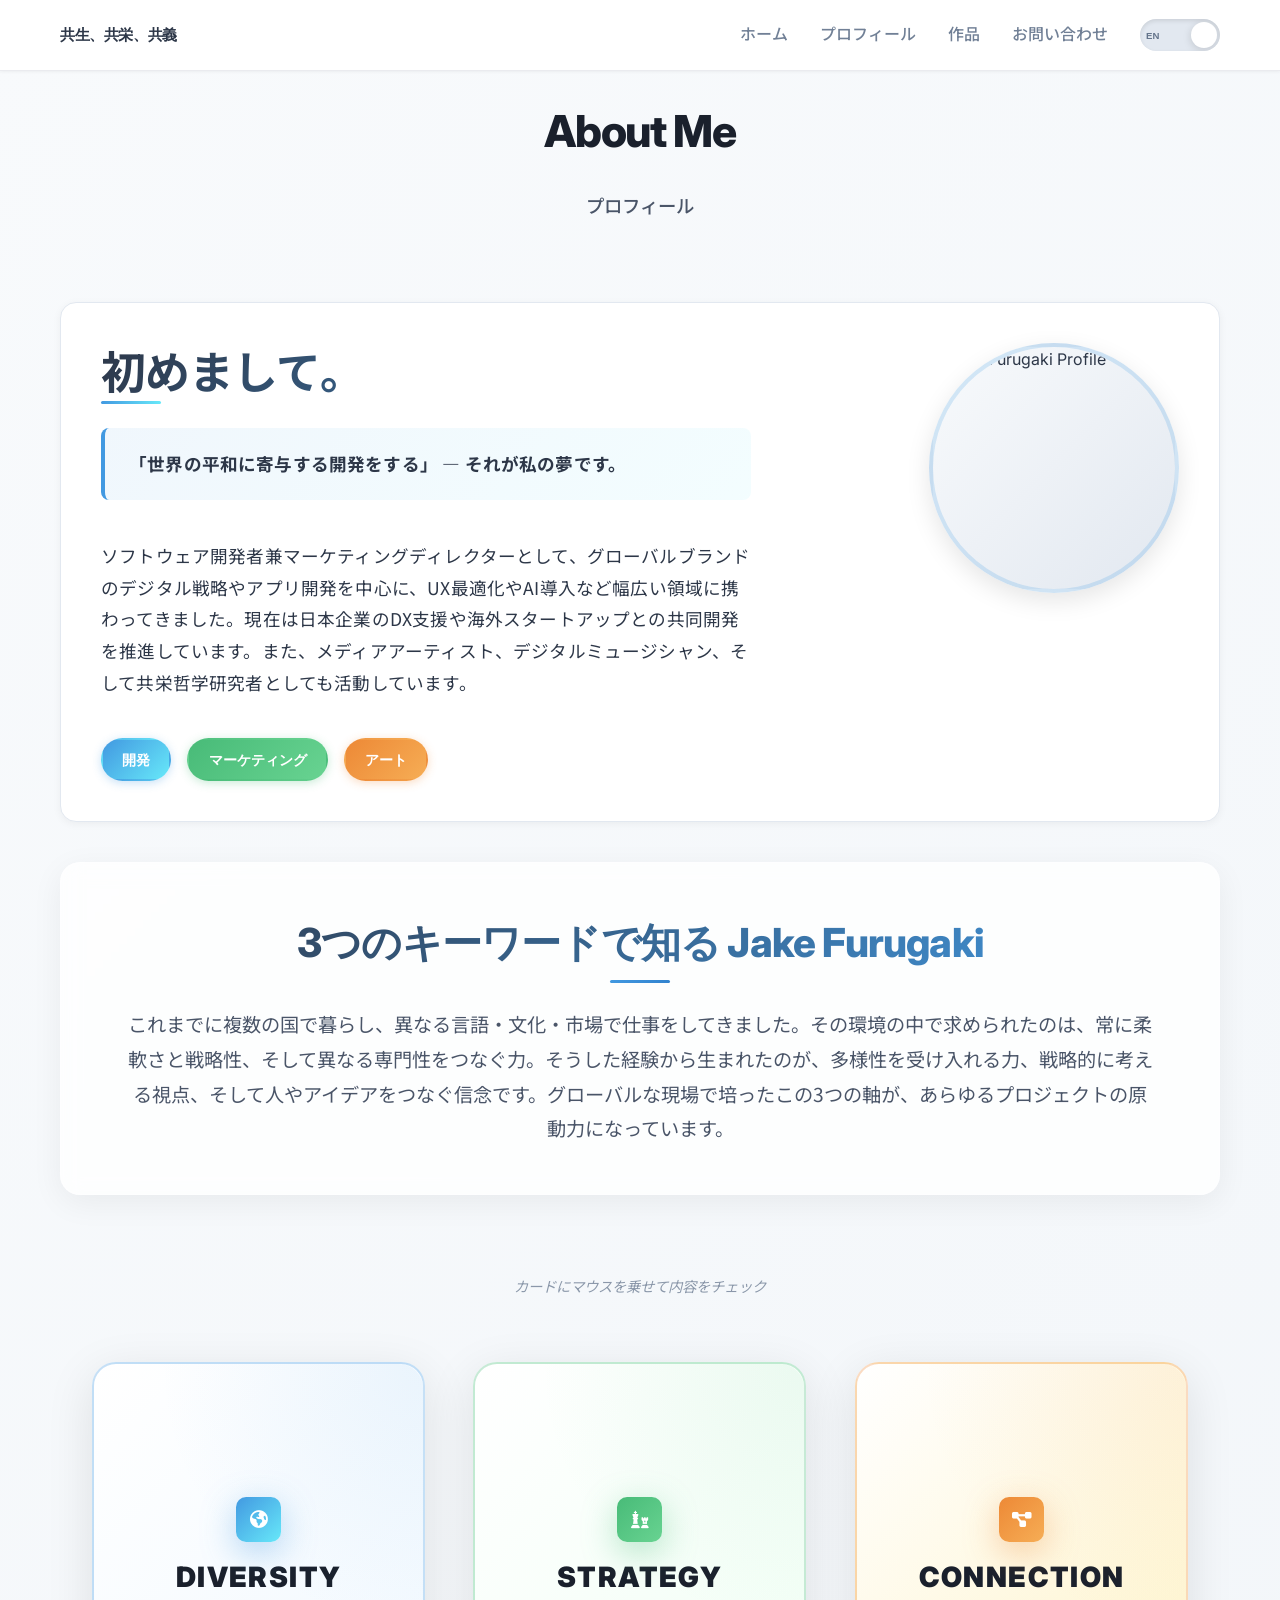
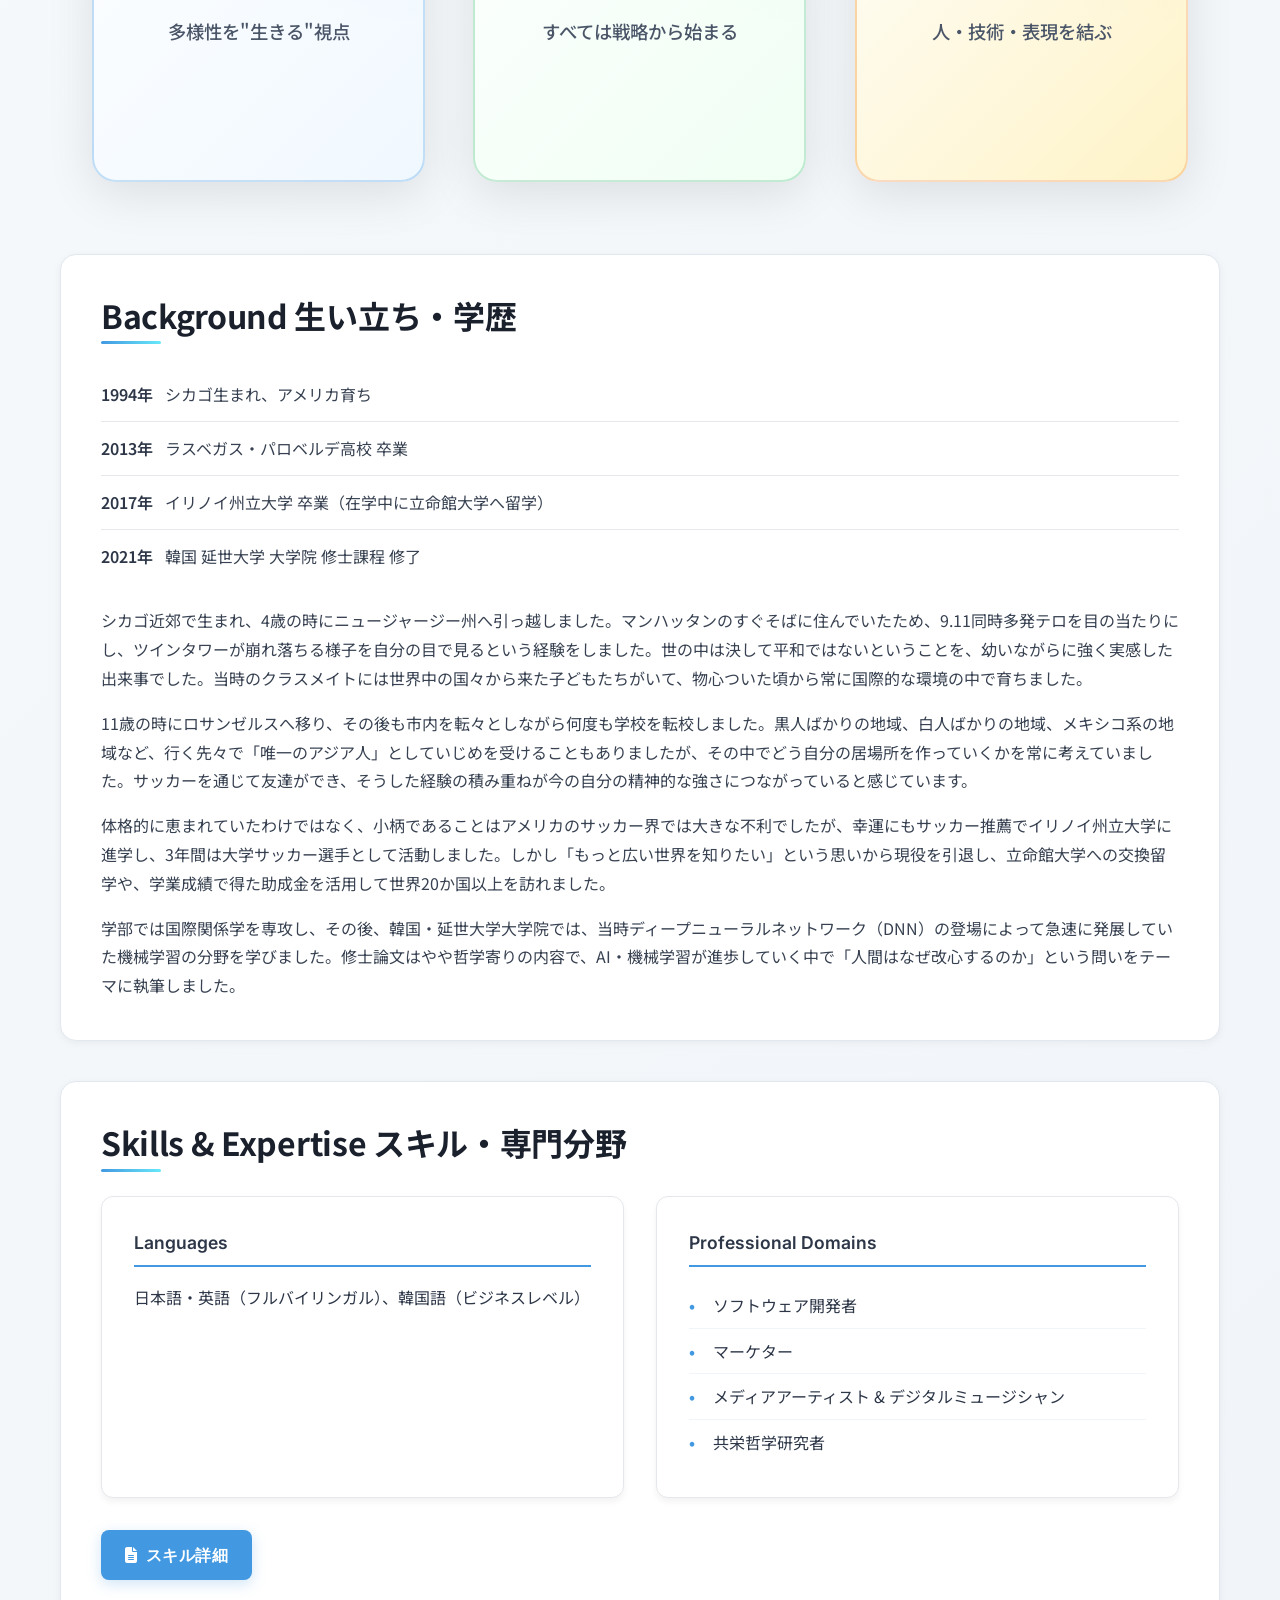
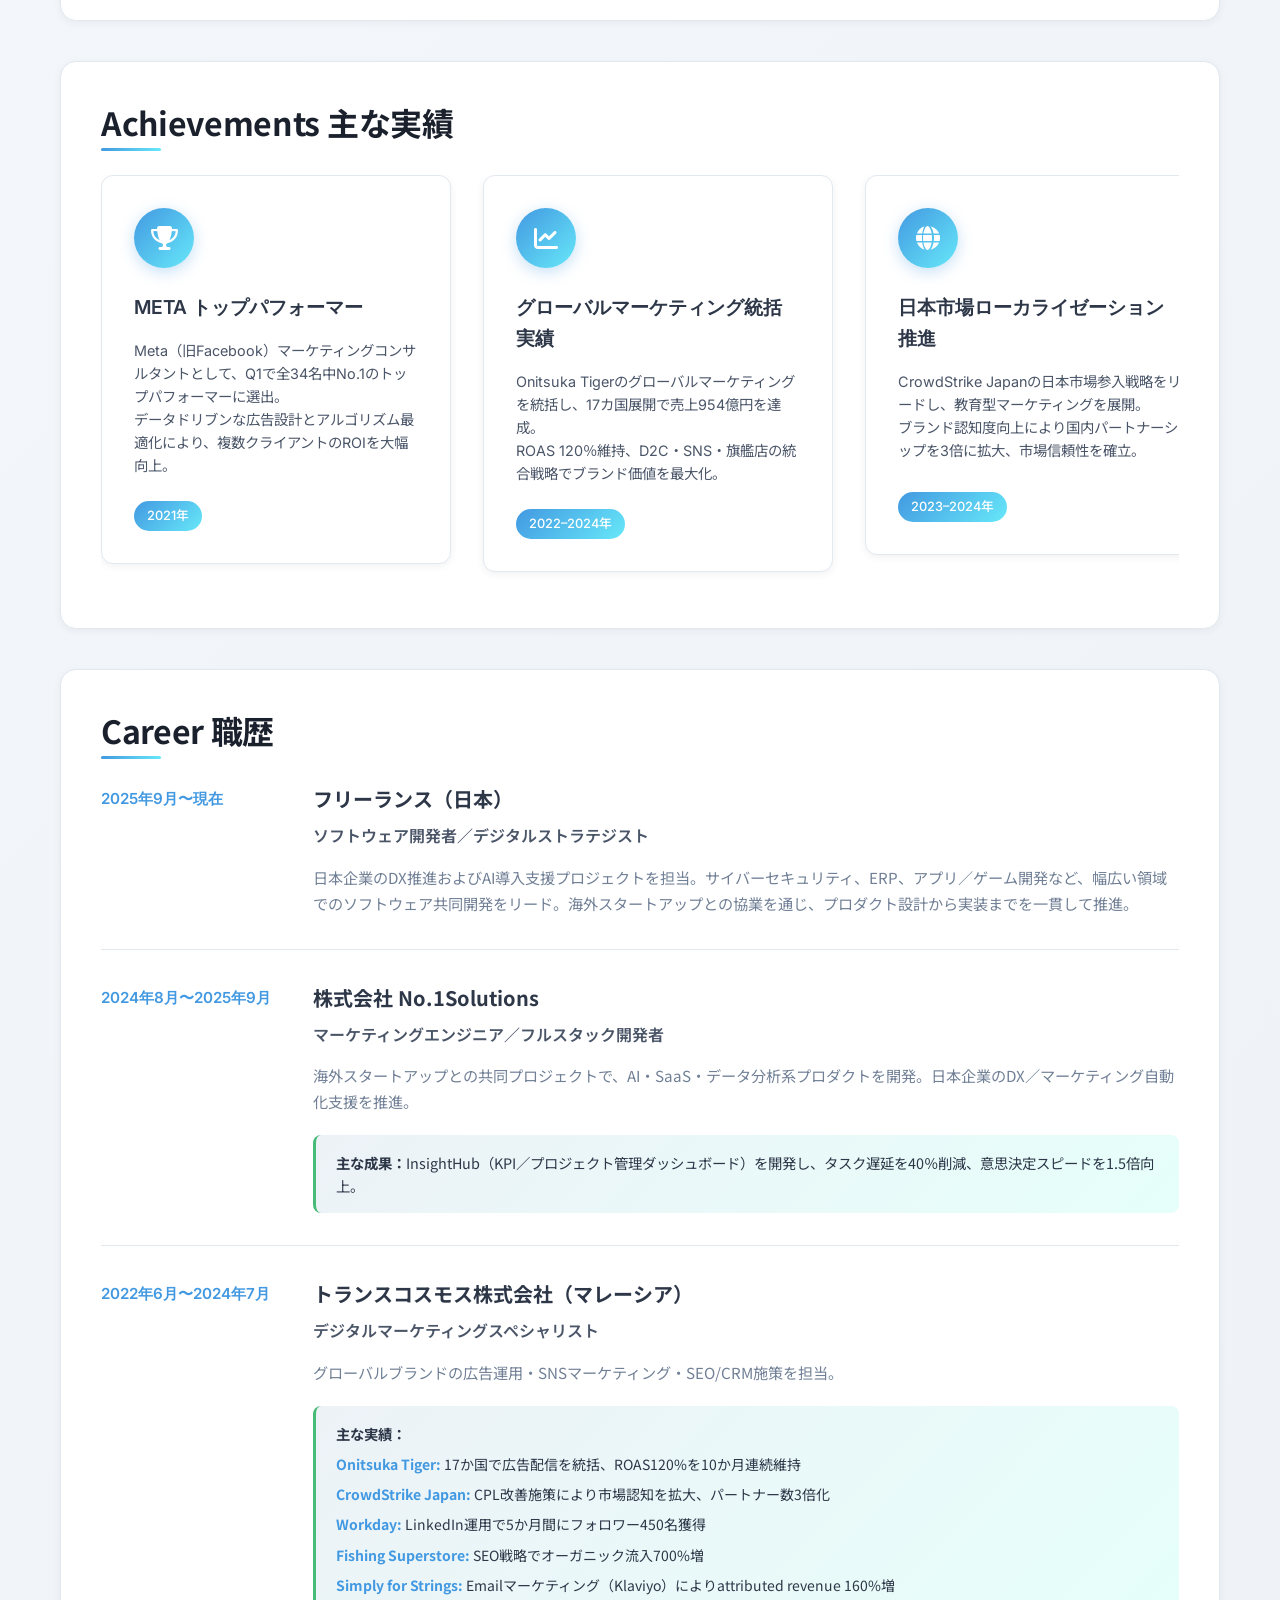
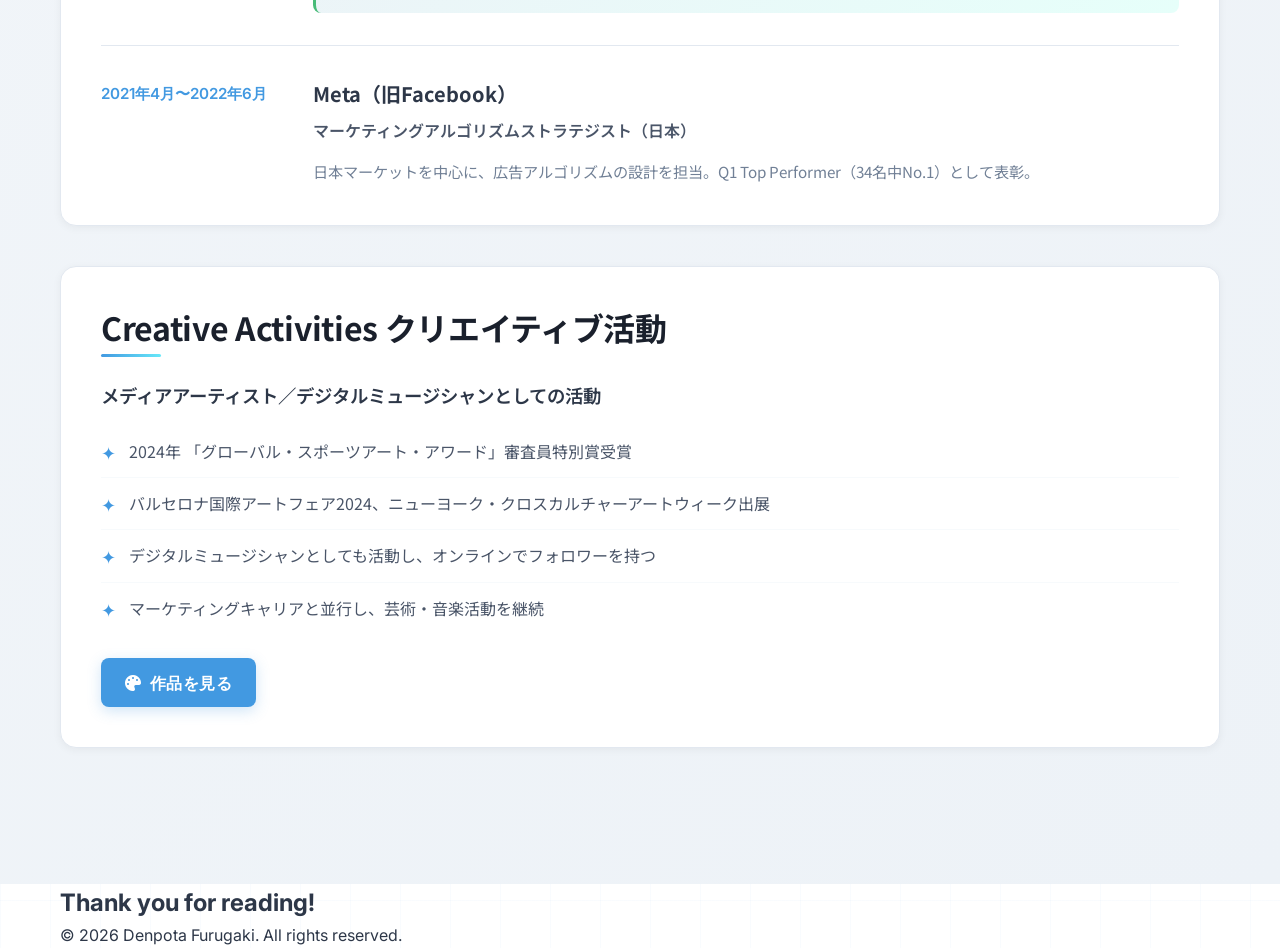
==== about.html @ 75eb28a7 "Expand Background narrative, fix Career timeline, update nav logo to philosophy - Add 4 narrative pa" ====
<!DOCTYPE html>
<html lang="ja">
<head>
    <meta charset="UTF-8">
    <meta name="viewport" content="width=device-width, initial-scale=1.0">
    <title>About | Jake Furugaki - ソフトウェア開発者 & マーケター & デジタルアーティスト</title>
    <meta name="description" content="古垣伝法太（Jake Furugaki）について - ソフトウェア開発、マーケティング、デジタルアートの専門家">
    
    <!-- Fonts -->
    <link rel="preconnect" href="https://fonts.googleapis.com">
    <link rel="preconnect" href="https://fonts.gstatic.com" crossorigin>
    <link href="https://fonts.googleapis.com/css2?family=Orbitron:wght@400;500;600;700;800;900&family=Exo+2:wght@300;400;500;600;700&family=Inter:wght@300;400;500;600;700&family=Noto+Sans+JP:wght@300;400;500;600;700&family=DotGothic16&family=Kosugi+Maru&display=swap" rel="stylesheet">
    
    <!-- Font Awesome -->
    <link rel="stylesheet" href="https://cdnjs.cloudflare.com/ajax/libs/font-awesome/6.4.0/css/all.min.css">
    
    <!-- Custom Styles -->
    <link rel="stylesheet" href="styles.css">
</head>
<body>
    <!-- Navigation -->
    <nav class="navbar">
        <div class="nav-container">
            <div class="nav-logo">
                <a href="index.html" style="text-decoration: none; color: inherit;">
                    <h2 data-ja="共生、共栄、共義" data-en="Coexistence<br>Coprosperity<br>Co-righteousness">共生、共栄、共義</h2>
                </a>
            </div>
            <div class="nav-menu" id="nav-menu">
                <a href="index.html" class="nav-link" data-ja="ホーム" data-en="Home">Home</a>
                <a href="about.html" class="nav-link active" data-ja="プロフィール" data-en="About">About</a>
                <a href="index.html#work" class="nav-link" data-ja="作品" data-en="My Works">My Works</a>
                <a href="index.html#contact" class="nav-link" data-ja="お問い合わせ" data-en="Contacts">Contacts</a>
                <button id="lang-toggle" class="lang-btn japanese" title="Switch Language / 言語を切り替え">
                    <span class="lang-label en">EN</span>
                    <span class="lang-label jp">JP</span>
                </button>
            </div>
            <div class="nav-toggle" id="nav-toggle">
                <span class="bar"></span>
                <span class="bar"></span>
                <span class="bar"></span>
            </div>
        </div>
    </nav>

    <!-- About Section -->
    <section id="about" class="about">
        <div class="container">
            <div class="section-header">
                <h2 class="section-title">About Me</h2>
                <p class="section-subtitle japanese-subtitle" data-ja="プロフィール" data-en="Profile">プロフィール</p>
            </div>
            
            <!-- Home-style Introduction Section -->
            <div class="about-home-intro">
                <div class="intro-content-wrapper">
                    <div class="intro-text-side">
                        <h3 class="japanese-heading" data-ja="初めまして。" data-en="Nice to meet you.">初めまして。</h3>
                        <p class="japanese-text vision-statement" data-ja="<strong>「世界の平和に寄与する開発をする」 ― それが私の夢です。</strong>" data-en="<strong>&quot;To create development that contributes to world peace&quot; — that is my dream.</strong>">
                            <strong>「世界の平和に寄与する開発をする」 ― それが私の夢です。</strong>
                        </p>
                        <p class="japanese-text" data-ja="ソフトウェア開発者兼マーケティングディレクターとして、グローバルブランドのデジタル戦略やアプリ開発を中心に、UX最適化やAI導入など幅広い領域に携わってきました。現在は日本企業のDX支援や海外スタートアップとの共同開発を推進しています。また、メディアアーティスト、デジタルミュージシャン、そして共栄哲学研究者としても活動しています。" data-en="As a software developer and marketing director, I have been involved in a wide range of areas including digital strategy and app development for global brands, UX optimization, and AI implementation. Currently, I am promoting DX support for Japanese companies and joint development with overseas startups. I also work as a media artist, digital musician, and mutual prosperity philosophy researcher.">
                            ソフトウェア開発者兼マーケティングディレクターとして、グローバルブランドのデジタル戦略やアプリ開発を中心に、UX最適化やAI導入など幅広い領域に携わってきました。現在は日本企業のDX支援や海外スタートアップとの共同開発を推進しています。また、メディアアーティスト、デジタルミュージシャン、そして共栄哲学研究者としても活動しています。
                        </p>
                        
                        <div class="skills-keywords">
                            <span class="skill-keyword development" data-ja="開発" data-en="Development">開発</span>
                            <span class="skill-keyword marketing" data-ja="マーケティング" data-en="Marketing">マーケティング</span>
                            <span class="skill-keyword art" data-ja="アート" data-en="Art">アート</span>
                        </div>
                    </div>
                    
                    <div class="profile-image-section">
                        <div class="profile-image-container has-image">
                            <img src="images/profile/denpota-profile.JPG" alt="Jake Furugaki Profile" class="profile-image" id="profileImage">
                            <div class="image-placeholder">
                                <i class="fas fa-user"></i>
                                <span>Profile Image</span>
                            </div>
                        </div>
                    </div>
                </div>
            </div>
            
            
            <!-- Introduction Section -->
            <div class="about-intro-section">
                <div class="intro-header">
                    <h2 class="intro-title" data-ja="3つのキーワードで知る Jake Furugaki" data-en="My 3 Core Values">3つのキーワードで知る Jake Furugaki</h2>
                    <p class="intro-description" data-ja="これまでに複数の国で暮らし、異なる言語・文化・市場で仕事をしてきました。その環境の中で求められたのは、常に柔軟さと戦略性、そして異なる専門性をつなぐ力。そうした経験から生まれたのが、多様性を受け入れる力、戦略的に考える視点、そして人やアイデアをつなぐ信念です。グローバルな現場で培ったこの3つの軸が、あらゆるプロジェクトの原動力になっています。" data-en="Having lived in multiple countries and worked across different languages, cultures, and markets, I've learned that success always demands flexibility, strategic thinking, and the ability to connect diverse expertise. Through these experiences, I've cultivated three core strengths — embracing diversity, thinking strategically, and bridging people and ideas. These three pillars, shaped through global collaboration and cross-disciplinary work, continue to drive every project I take on.">
                        これまでに複数の国で暮らし、異なる言語・文化・市場で仕事をしてきました。
                        その環境の中で求められたのは、常に柔軟さと戦略性、そして異なる専門性をつなぐ力。
                        そうした経験から生まれたのが、多様性を受け入れる力、戦略的に考える視点、
                        そして人やアイデアをつなぐ信念です。
                        グローバルな現場で培ったこの3つの軸が、あらゆるプロジェクトの原動力になっています。
                    </p>
                </div>

                <!-- Interaction hint -->
                <div class="flip-cards-hint">
                    <span class="desktop-hint" data-ja="カードにマウスを乗せて内容をチェック" data-en="Hover over cards to check content">カードにマウスを乗せて内容をチェック</span>
                    <span class="mobile-hint" data-ja="タップして内容をチェック" data-en="Tap to check content">タップして内容をチェック</span>
                </div>
                
                <!-- Three Core Themes Flip Cards -->
                <div class="flip-cards-container">
                    <!-- Diversity Card -->
                    <div class="flip-card diversity-card">
                        <div class="flip-card-inner">
                            <div class="flip-card-front">
                                <div class="card-icon">
                                    <i class="fas fa-globe-americas"></i>
                                </div>
                                <h4 class="card-title">DIVERSITY</h4>
                                <p class="card-subtitle" data-ja="多様性を&quot;生きる&quot;視点" data-en="A Perspective of &quot;Living&quot; Diversity">多様性を"生きる"視点</p>
                            </div>
                            <div class="flip-card-back">
                                <h4 class="card-back-title">DIVERSITY</h4>
                                <div class="card-back-content">
                                    <p class="card-back-intro" data-ja="4カ国で暮らし、3つの言語で働いてきた経験を通じて、文化や言語だけでなく、異なる分野や発想を自在に行き来する力を培いました。" data-en="Having lived in four countries and worked in three languages, I've developed the ability to move fluidly across different cultures, disciplines, and ideas. This experience strengthened my adaptability and cross-domain communication skills.">
                                        4カ国で暮らし、3つの言語で働いてきた経験を通じて、文化や言語だけでなく、異なる分野や発想を自在に行き来する力を培いました。
                                    </p>
                                    <ul class="card-back-list">
                                        <li data-ja="17カ国規模のグローバルプロジェクトを統括" data-en="Led a global project spanning 17 countries">17カ国規模のグローバルプロジェクトを統括</li>
                                        <li data-ja="マーケティング・開発・アートなど、多様な分野をつなぎ新しい価値を創出" data-en="Bridged diverse fields such as marketing, development, and art to create new forms of value">マーケティング・開発・アートなど、多様な分野をつなぎ新しい価値を創出</li>
                                        <li data-ja="多言語環境での要件定義・交渉をリード" data-en="Facilitated requirement definitions and negotiations in multilingual environments">多言語環境での要件定義・交渉をリード</li>
                                    </ul>
                                </div>
                            </div>
                        </div>
                    </div>

                    <!-- Strategy Card -->
                    <div class="flip-card strategy-card">
                        <div class="flip-card-inner">
                            <div class="flip-card-front">
                                <div class="card-icon">
                                    <i class="fas fa-chess"></i>
                                </div>
                                <h4 class="card-title">STRATEGY</h4>
                                <p class="card-subtitle" data-ja="すべては戦略から始まる" data-en="Everything Starts with Strategy">すべては戦略から始まる</p>
                            </div>
                            <div class="flip-card-back">
                                <h4 class="card-back-title">STRATEGY</h4>
                                <div class="card-back-content">
                                    <p class="card-back-intro" data-ja="サッカーで培った"フィールドを読む力"を活かし、マーケティングや開発の現場で、最短で成果を導いてきました。" data-en="Drawing from the strategic mindset I honed on the soccer field, I apply the same ability to &quot;read the field&quot; to marketing and product development—delivering measurable results in the shortest time possible.">
                                        サッカーで培った"フィールドを読む力"を活かし、マーケティングや開発の現場で、最短で成果を導いてきました。
                                    </p>
                                    <ul class="card-back-list">
                                        <li data-ja="Metaでのデータドリブンなマーケティング設計" data-en="Designed data-driven marketing strategies at Meta">Metaでのデータドリブンなマーケティング設計</li>
                                        <li data-ja="Onitsuka Tiger・CrowdStrikeでの施策立案とKPI運用" data-en="Executed campaign strategy and KPI management for Onitsuka Tiger and CrowdStrike">Onitsuka Tiger・CrowdStrikeでの施策立案とKPI運用</li>
                                        <li data-ja="プロダクト要件定義からロードマップ設計、検証まで一貫して推進" data-en="Led end-to-end product planning, from requirement definition to roadmap design and validation">プロダクト要件定義からロードマップ設計、検証まで一貫して推進</li>
                                    </ul>
                                </div>
                            </div>
                        </div>
                    </div>

                    <!-- Connection Card -->
                    <div class="flip-card connection-card">
                        <div class="flip-card-inner">
                            <div class="flip-card-front">
                                <div class="card-icon">
                                    <i class="fas fa-project-diagram"></i>
                                </div>
                                <h4 class="card-title">CONNECTION</h4>
                                <p class="card-subtitle" data-ja="人・技術・表現を結ぶ" data-en="Connecting People, Technology & Expression">人・技術・表現を結ぶ</p>
                            </div>
                            <div class="flip-card-back">
                                <h4 class="card-back-title">CONNECTION</h4>
                                <div class="card-back-content">
                                    <p class="card-back-intro" data-ja="目的を共有し、チームとアイデアを結ぶことで、体験に&quot;意味&quot;を宿します。" data-en="By sharing a common purpose, I connect teams and ideas to create experiences with meaning. I believe collaboration turns strategy into something people can feel.">
                                        目的を共有し、チームとアイデアを結ぶことで、体験に"意味"を宿します。
                                    </p>
                                    <ul class="card-back-list">
                                        <li data-ja="事業課題をUX要件に翻訳／部門横断の連携" data-en="Translated business challenges into UX requirements, enabling cross-functional collaboration">事業課題をUX要件に翻訳／部門横断の連携</li>
                                        <li data-ja="DX・AI導入支援（フリーランス）での伴走" data-en="Supported DX and AI implementation projects (Freelance)">DX・AI導入支援（フリーランス）での伴走</li>
                                        <li data-ja="メディアアートで技術と感性の接点を探求" data-en="Explored the intersection of technology and emotion through media art">メディアアートで技術と感性の接点を探求</li>
                                    </ul>
                                </div>
                            </div>
                        </div>
                    </div>
                </div>
            </div>
            
            <!-- Education Section -->
            <div class="education-section">
                <h3 class="japanese-heading" data-ja="Background 生い立ち・学歴" data-en="Background">Background <span class="heading-japanese" data-ja="生い立ち・学歴" data-en="">生い立ち・学歴</span></h3>
                <ul class="education-list japanese-text">
                    <li data-ja="<strong>1994年</strong> シカゴ生まれ、アメリカ育ち" data-en="<strong>1994:</strong> Born in Chicago, USA; raised in the United States"><strong>1994年</strong> シカゴ生まれ、アメリカ育ち</li>
                    <li data-ja="<strong>2013年</strong> ラスベガス・パロベルデ高校 卒業" data-en="<strong>2013:</strong> Graduated from Palos Verdes High School, Las Vegas"><strong>2013年</strong> ラスベガス・パロベルデ高校 卒業</li>
                    <li data-ja="<strong>2017年</strong> イリノイ州立大学 卒業（在学中に立命館大学へ留学）" data-en="<strong>2017:</strong> Graduated from Illinois College (Studied abroad at Ritsumeikan University during undergraduate years)"><strong>2017年</strong> イリノイ州立大学 卒業（在学中に立命館大学へ留学）</li>
                    <li data-ja="<strong>2021年</strong> 韓国 延世大学 大学院 修士課程 修了" data-en="<strong>2021:</strong> Completed Master's degree at Yonsei University"><strong>2021年</strong> 韓国 延世大学 大学院 修士課程 修了</li>
                </ul>

                <div class="background-narrative">
                    <p class="japanese-text" data-ja="シカゴ近郊で生まれ、4歳の時にニュージャージー州へ引っ越しました。マンハッタンのすぐそばに住んでいたため、9.11同時多発テロを目の当たりにし、ツインタワーが崩れ落ちる様子を自分の目で見るという経験をしました。世の中は決して平和ではないということを、幼いながらに強く実感した出来事でした。当時のクラスメイトには世界中の国々から来た子どもたちがいて、物心ついた頃から常に国際的な環境の中で育ちました。" data-en="I was born near Chicago, but moved to New Jersey at the age of four. Living just outside Manhattan, I witnessed the 9/11 attacks firsthand — watching the towers fall left me with an early, lasting awareness that the world is not always a peaceful place. My classmates came from all over the world, and from a young age I grew up in a deeply international environment.">シカゴ近郊で生まれ、4歳の時にニュージャージー州へ引っ越しました。マンハッタンのすぐそばに住んでいたため、9.11同時多発テロを目の当たりにし、ツインタワーが崩れ落ちる様子を自分の目で見るという経験をしました。世の中は決して平和ではないということを、幼いながらに強く実感した出来事でした。当時のクラスメイトには世界中の国々から来た子どもたちがいて、物心ついた頃から常に国際的な環境の中で育ちました。</p>

                    <p class="japanese-text" data-ja="11歳の時にロサンゼルスへ移り、その後も市内を転々としながら何度も学校を転校しました。黒人ばかりの地域、白人ばかりの地域、メキシコ系の地域など、行く先々で「唯一のアジア人」としていじめを受けることもありましたが、その中でどう自分の居場所を作っていくかを常に考えていました。サッカーを通じて友達ができ、そうした経験の積み重ねが今の自分の精神的な強さにつながっていると感じています。" data-en="At age 11 I moved to Los Angeles, and transferred schools many times across very different neighborhoods — predominantly Black, White, or Mexican-American communities. As often the only Asian kid in the room, I faced bullying more than once, and constantly had to figure out how to carve out a place for myself. Soccer became the bridge that helped me make friends, and those years shaped much of the resilience I carry today.">11歳の時にロサンゼルスへ移り、その後も市内を転々としながら何度も学校を転校しました。黒人ばかりの地域、白人ばかりの地域、メキシコ系の地域など、行く先々で「唯一のアジア人」としていじめを受けることもありましたが、その中でどう自分の居場所を作っていくかを常に考えていました。サッカーを通じて友達ができ、そうした経験の積み重ねが今の自分の精神的な強さにつながっていると感じています。</p>

                    <p class="japanese-text" data-ja="体格的に恵まれていたわけではなく、小柄であることはアメリカのサッカー界では大きな不利でしたが、幸運にもサッカー推薦でイリノイ州立大学に進学し、3年間は大学サッカー選手として活動しました。しかし「もっと広い世界を知りたい」という思いから現役を引退し、立命館大学への交換留学や、学業成績で得た助成金を活用して世界20か国以上を訪れました。" data-en="I was never physically gifted — being small is a serious disadvantage in American soccer — but I was fortunate enough to earn a soccer scholarship to Illinois College, where I played for three years. I eventually stepped away from the team to see more of the world: I studied abroad at Ritsumeikan University in Japan, and used academic grants to travel to over 20 countries.">体格的に恵まれていたわけではなく、小柄であることはアメリカのサッカー界では大きな不利でしたが、幸運にもサッカー推薦でイリノイ州立大学に進学し、3年間は大学サッカー選手として活動しました。しかし「もっと広い世界を知りたい」という思いから現役を引退し、立命館大学への交換留学や、学業成績で得た助成金を活用して世界20か国以上を訪れました。</p>

                    <p class="japanese-text" data-ja="学部では国際関係学を専攻し、その後、韓国・延世大学大学院では、当時ディープニューラルネットワーク（DNN）の登場によって急速に発展していた機械学習の分野を学びました。修士論文はやや哲学寄りの内容で、AI・機械学習が進歩していく中で「人間はなぜ改心するのか」という問いをテーマに執筆しました。" data-en="I majored in International Relations as an undergraduate, and went on to study Machine Learning at Yonsei University's graduate school in Korea — a period when the field was advancing rapidly thanks to breakthroughs in deep neural networks (DNN). My master's thesis took a more philosophical angle, exploring why human beings change and repent even as AI and machine learning continue to evolve.">学部では国際関係学を専攻し、その後、韓国・延世大学大学院では、当時ディープニューラルネットワーク（DNN）の登場によって急速に発展していた機械学習の分野を学びました。修士論文はやや哲学寄りの内容で、AI・機械学習が進歩していく中で「人間はなぜ改心するのか」という問いをテーマに執筆しました。</p>
                </div>
            </div>
            
            <!-- Skills Section -->
            <div class="skills-section">
                <h3 class="japanese-heading" data-ja="Skills & Expertise スキル・専門分野" data-en="Skills & Expertise">Skills & Expertise <span class="heading-japanese" data-ja="スキル・専門分野" data-en="">スキル・専門分野</span></h3>
                
                <div class="skills-grid">
                    <div class="skills-card">
                        <h4 class="skills-card-title" data-ja="Languages" data-en="Languages">Languages</h4>
                        <p class="japanese-text" data-ja="日本語・英語（フルバイリンガル）、韓国語（ビジネスレベル）" data-en="Japanese & English (Fully Bilingual), Korean (Business Level)">日本語・英語（フルバイリンガル）、韓国語（ビジネスレベル）</p>
                    </div>
                    
                    <div class="skills-card">
                        <h4 class="skills-card-title" data-ja="Professional Domains" data-en="Professional Domains">Professional Domains</h4>
                        <ul class="professional-domains japanese-text">
                            <li data-ja="ソフトウェア開発者" data-en="Software Developer">ソフトウェア開発者</li>
                            <li data-ja="マーケター" data-en="Marketer">マーケター</li>
                            <li data-ja="メディアアーティスト & デジタルミュージシャン" data-en="Media Artist & Digital Musician">メディアアーティスト & デジタルミュージシャン</li>
                            <li data-ja="共栄哲学研究者" data-en="Mutual Prosperity Philosophy Researcher">共栄哲学研究者</li>
                        </ul>
                    </div>
                </div>
                <a href="skills.html" class="btn btn-primary skills-detail-btn">
                    <i class="fas fa-file-alt"></i>
                    <span data-ja="スキル詳細" data-en="View Skill Sheet">スキル詳細</span>
                </a>
            </div>
            
        <!-- Key Achievements Section -->
        <div class="achievements-section">
            <h3 class="japanese-heading" data-ja="Achievements 主な実績" data-en="Achievements">Achievements <span class="heading-japanese" data-ja="主な実績" data-en="">主な実績</span></h3>
                
                <div class="achievements-scroll-container">
                    <div class="achievements-grid">
                        <div class="achievement-card">
                            <div class="achievement-icon">
                                <i class="fas fa-trophy"></i>
                            </div>
                            <h4 class="achievement-title" data-ja="META トップパフォーマー" data-en="META — Top Performer">META トップパフォーマー</h4>
                            <p class="achievement-description" data-ja="Meta（旧Facebook）マーケティングコンサルタントとして、Q1で全34名中No.1のトップパフォーマーに選出。<br>データドリブンな広告設計とアルゴリズム最適化により、複数クライアントのROIを大幅向上。" data-en="Recognized as the No.1 consultant out of 34 members in Q1 at Meta (formerly Facebook). Achieved significant ROI growth across multiple clients through data-driven ad design and algorithm optimization.">Meta（旧Facebook）マーケティングコンサルタントとして、Q1で全34名中No.1のトップパフォーマーに選出。<br>データドリブンな広告設計とアルゴリズム最適化により、複数クライアントのROIを大幅向上。</p>
                            <span class="achievement-year" data-ja="2021年" data-en="2021">2021年</span>
                        </div>
                        
                        <div class="achievement-card">
                            <div class="achievement-icon">
                                <i class="fas fa-chart-line"></i>
                            </div>
                            <h4 class="achievement-title" data-ja="グローバルマーケティング統括実績" data-en="Global Marketing Leadership">グローバルマーケティング統括実績</h4>
                            <p class="achievement-description" data-ja="Onitsuka Tigerのグローバルマーケティングを統括し、17カ国展開で売上954億円を達成。<br>ROAS 120％維持、D2C・SNS・旗艦店の統合戦略でブランド価値を最大化。" data-en="Oversaw Onitsuka Tiger's global marketing, achieving ¥95.4 billion in sales across 17 countries. Maintained 120% ROAS and maximized brand value through an integrated D2C, social media, and flagship store strategy.">Onitsuka Tigerのグローバルマーケティングを統括し、17カ国展開で売上954億円を達成。<br>ROAS 120％維持、D2C・SNS・旗艦店の統合戦略でブランド価値を最大化。</p>
                            <span class="achievement-year" data-ja="2022–2024年" data-en="2022–2024">2022–2024年</span>
                        </div>
                        
                        <div class="achievement-card">
                            <div class="achievement-icon">
                                <i class="fas fa-globe"></i>
                            </div>
                            <h4 class="achievement-title" data-ja="日本市場ローカライゼーション推進" data-en="Japan Market Localization Lead">日本市場ローカライゼーション推進</h4>
                            <p class="achievement-description" data-ja="CrowdStrike Japanの日本市場参入戦略をリードし、教育型マーケティングを展開。<br>ブランド認知度向上により国内パートナーシップを3倍に拡大、市場信頼性を確立。" data-en="Led CrowdStrike Japan's market entry strategy, executing education-based marketing campaigns. Increased brand awareness and tripled domestic partnerships, establishing strong market credibility.">CrowdStrike Japanの日本市場参入戦略をリードし、教育型マーケティングを展開。<br>ブランド認知度向上により国内パートナーシップを3倍に拡大、市場信頼性を確立。</p>
                            <span class="achievement-year" data-ja="2023–2024年" data-en="2023–2024">2023–2024年</span>
                        </div>
                        
                        <div class="achievement-card">
                            <div class="achievement-icon">
                                <i class="fas fa-bullseye"></i>
                            </div>
                            <h4 class="achievement-title" data-ja="SEO・SEM・SNS統合による広告成果最大化" data-en="Maximizing Ad Performance through Integrated SEO, SEM, and Social Strategy">SEO・SEM・SNS統合による広告成果最大化</h4>
                            <p class="achievement-description" data-ja="Koala Livingのオムニチャネル広告戦略を主導し、CVR49％増・Facebookリーチ2.1万件を達成。SEO・SEM最適化で安定した収益基盤を確立。" data-en="Led Koala Living's omnichannel advertising strategy, achieving a 49% increase in conversion rate and 21K Facebook reach. Established a stable revenue foundation through optimized SEO and SEM performance.">Koala Livingのオムニチャネル広告戦略を主導し、CVR49％増・Facebookリーチ2.1万件を達成。SEO・SEM最適化で安定した収益基盤を確立。</p>
                            <span class="achievement-year" data-ja="2023年" data-en="2023">2023年</span>
                        </div>
                        
                        <div class="achievement-card">
                            <div class="achievement-icon">
                                <i class="fas fa-search"></i>
                            </div>
                            <h4 class="achievement-title" data-ja="SEO最適化で検索上位を獲得" data-en="Achieving Top Search Rankings through SEO Optimization">SEO最適化で検索上位を獲得</h4>
                            <p class="achievement-description" data-ja="Fishing SuperstoreのSEO強化を担当。リンクビルディング戦略でオーガニック流入700％増・売上54％増を実現。検索上位表示6,000キーワード突破。" data-en="Oversaw Fishing Superstore's SEO enhancement, implementing a link-building strategy that resulted in a 700% increase in organic traffic and a 54% rise in revenue. Surpassed 6,000 top-ranking keywords across major search engines.">Fishing SuperstoreのSEO強化を担当。リンクビルディング戦略でオーガニック流入700％増・売上54％増を実現。検索上位表示6,000キーワード突破。</p>
                            <span class="achievement-year" data-ja="2022–2023年" data-en="2022–2023">2022–2023年</span>
                        </div>
                        
                        <div class="achievement-card">
                            <div class="achievement-icon">
                                <i class="fas fa-envelope"></i>
                            </div>
                            <h4 class="achievement-title" data-ja="Eメールマーケティングで収益11倍を達成" data-en="11× Revenue Growth through Email Marketing">Eメールマーケティングで収益11倍を達成</h4>
                            <p class="achievement-description" data-ja="Simply for StringsのEメール戦略を刷新し、収益11倍・CVR＋15％・CTR＋33％を達成。データドリブンなパーソナライズ施策でブランド体験を最適化。" data-en="Revamped Simply for Strings' email marketing strategy, achieving 11× revenue growth, +15% CVR, and +33% CTR. Enhanced brand engagement through data-driven personalization and customer experience optimization.">Simply for StringsのEメール戦略を刷新し、収益11倍・CVR＋15％・CTR＋33％を達成。データドリブンなパーソナライズ施策でブランド体験を最適化。</p>
                            <span class="achievement-year" data-ja="2021–2022年" data-en="2021–2022">2021–2022年</span>
                        </div>
                    </div>
                </div>
            </div>
            
            <!-- Work Experience Timeline -->
            <div class="career-section">
                <h3 class="japanese-heading" data-ja="Career 職歴" data-en="Career">Career <span class="heading-japanese" data-ja="職歴" data-en="">職歴</span></h3>
                
                <div class="career-timeline-compact">
                    <!-- 2024 - Present -->
                    <div class="career-item">
                        <div class="career-year" data-ja="2025年9月〜現在" data-en="September 2025 – Present">2025年9月〜現在</div>
                        <div class="career-content">
                            <h4 class="career-company" data-ja="フリーランス（日本）" data-en="Freelance (Japan)">フリーランス（日本）</h4>
                            <p class="career-role" data-ja="ソフトウェア開発者／デジタルストラテジスト" data-en="Software Developer / Digital Strategist">ソフトウェア開発者／デジタルストラテジスト</p>
                            <p class="career-description" data-ja="日本企業のDX推進およびAI導入支援プロジェクトを担当。サイバーセキュリティ、ERP、アプリ／ゲーム開発など、幅広い領域でのソフトウェア共同開発をリード。海外スタートアップとの協業を通じ、プロダクト設計から実装までを一貫して推進。" data-en="Led projects supporting digital transformation (DX) and AI implementation for Japanese enterprises. Directed collaborative software development across diverse domains including cybersecurity, ERP, and app/game development. Worked closely with overseas startups, driving the entire process from product design to implementation.">日本企業のDX推進およびAI導入支援プロジェクトを担当。サイバーセキュリティ、ERP、アプリ／ゲーム開発など、幅広い領域でのソフトウェア共同開発をリード。海外スタートアップとの協業を通じ、プロダクト設計から実装までを一貫して推進。</p>
                        </div>
                    </div>

                    <!-- 2023-2024 -->
                    <div class="career-item">
                        <div class="career-year" data-ja="2024年8月〜2025年9月" data-en="August 2024 – September 2025">2024年8月〜2025年9月</div>
                        <div class="career-content">
                            <h4 class="career-company" data-ja="株式会社 No.1Solutions" data-en="No.1 Solutions Inc. (Japan)">株式会社 No.1Solutions</h4>
                            <p class="career-role" data-ja="マーケティングエンジニア／フルスタック開発者" data-en="Marketing Engineer / Full-Stack Developer">マーケティングエンジニア／フルスタック開発者</p>
                            <p class="career-description" data-ja="海外スタートアップとの共同プロジェクトで、AI・SaaS・データ分析系プロダクトを開発。日本企業のDX／マーケティング自動化支援を推進。" data-en="Developed AI, SaaS, and data analytics products through collaborative projects with overseas startups, driving digital transformation (DX) and marketing automation for Japanese enterprises.">海外スタートアップとの共同プロジェクトで、AI・SaaS・データ分析系プロダクトを開発。日本企業のDX／マーケティング自動化支援を推進。</p>
                            <div class="career-highlight">
                                <strong data-ja="主な成果：" data-en="Key Achievement:">主な成果：</strong><span data-ja="InsightHub（KPI／プロジェクト管理ダッシュボード）を開発し、タスク遅延を40％削減、意思決定スピードを1.5倍向上。" data-en="Developed InsightHub, a KPI and project management dashboard that reduced task delays by 40% and improved decision-making speed by 1.5×.">InsightHub（KPI／プロジェクト管理ダッシュボード）を開発し、タスク遅延を40％削減、意思決定スピードを1.5倍向上。</span>
                            </div>
                        </div>
                    </div>

                    <!-- 2022-2023 -->
                    <div class="career-item">
                        <div class="career-year" data-ja="2022年6月〜2024年7月" data-en="June 2022 – July 2024">2022年6月〜2024年7月</div>
                        <div class="career-content">
                            <h4 class="career-company" data-ja="トランスコスモス株式会社（マレーシア）" data-en="Transcosmos inc. (Malaysia)">トランスコスモス株式会社（マレーシア）</h4>
                            <p class="career-role" data-ja="デジタルマーケティングスペシャリスト" data-en="Digital Marketing Specialist">デジタルマーケティングスペシャリスト</p>
                            <p class="career-description" data-ja="グローバルブランドの広告運用・SNSマーケティング・SEO/CRM施策を担当。" data-en="Managed advertising operations, social media marketing, SEO, and CRM strategies for multiple global brands.">グローバルブランドの広告運用・SNSマーケティング・SEO/CRM施策を担当。</p>
                            <div class="career-highlights-list">
                                <strong data-ja="主な実績：" data-en="Key Achievements:">主な実績：</strong>
                                <ul>
                                    <li><strong>Onitsuka Tiger:</strong> <span data-ja="17か国で広告配信を統括、ROAS120%を10か月連続維持" data-en="Oversaw ad distribution across 17 countries, maintaining 120% ROAS for 10 consecutive months.">17か国で広告配信を統括、ROAS120%を10か月連続維持</span></li>
                                    <li><strong>CrowdStrike Japan:</strong> <span data-ja="CPL改善施策により市場認知を拡大、パートナー数3倍化" data-en="Expanded market awareness and tripled partner companies through optimized CPL strategies.">CPL改善施策により市場認知を拡大、パートナー数3倍化</span></li>
                                    <li><strong>Workday:</strong> <span data-ja="LinkedIn運用で5か月間にフォロワー450名獲得" data-en="Gained 450 new LinkedIn followers within 5 months through targeted social media initiatives.">LinkedIn運用で5か月間にフォロワー450名獲得</span></li>
                                    <li><strong>Fishing Superstore:</strong> <span data-ja="SEO戦略でオーガニック流入700%増" data-en="Achieved +700% organic traffic growth via SEO optimization.">SEO戦略でオーガニック流入700%増</span></li>
                                    <li><strong>Simply for Strings:</strong> <span data-ja="Emailマーケティング（Klaviyo）によりattributed revenue 160%増" data-en="Increased attributed revenue by 160% through Klaviyo-based email marketing.">Emailマーケティング（Klaviyo）によりattributed revenue 160%増</span></li>
                                </ul>
                            </div>
                        </div>
                    </div>

                    <!-- 2021 -->
                    <div class="career-item">
                        <div class="career-year" data-ja="2021年4月〜2022年6月" data-en="April 2021 – June 2022">2021年4月〜2022年6月</div>
                        <div class="career-content">
                            <h4 class="career-company" data-ja="Meta（旧Facebook）" data-en="Meta (Facebook)">Meta（旧Facebook）</h4>
                            <p class="career-role" data-ja="マーケティングアルゴリズムストラテジスト（日本）" data-en="Marketing Algorithm Strategist, Japan">マーケティングアルゴリズムストラテジスト（日本）</p>
                            <p class="career-description" data-ja="日本マーケットを中心に、広告アルゴリズムの設計を担当。Q1 Top Performer（34名中No.1）として表彰。" data-en="Designed advertising algorithms with a focus on the Japanese market. Recognized as the Q1 Top Performer (Ranked #1 among 34 consultants) for outstanding results.">日本マーケットを中心に、広告アルゴリズムの設計を担当。Q1 Top Performer（34名中No.1）として表彰。</p>
                        </div>
                    </div>
                </div>
            </div>
            
            <!-- Creative Activities Section -->
            <div class="creative-activities-section">
                <h3 class="japanese-heading" data-ja="Creative Activities クリエイティブ活動" data-en="Creative Activities">Creative Activities <span class="heading-japanese" data-ja="クリエイティブ活動" data-en="">クリエイティブ活動</span></h3>
                
                <div class="creative-activities-content">
                    <h4 class="creative-activities-title" data-ja="メディアアーティスト／デジタルミュージシャンとしての活動" data-en="Activities as a Media Artist / Digital Musician">メディアアーティスト／デジタルミュージシャンとしての活動</h4>
                    <ul class="creative-activities-list japanese-text">
                        <li data-ja="2024年 「グローバル・スポーツアート・アワード」審査員特別賞受賞" data-en="2024: Received the Special Jury Award at the Global Sports Art Awards">2024年 「グローバル・スポーツアート・アワード」審査員特別賞受賞</li>
                        <li data-ja="バルセロナ国際アートフェア2024、ニューヨーク・クロスカルチャーアートウィーク出展" data-en="Exhibited at the Barcelona International Art Fair 2024 and the New York Cross-Cultural Art Week">バルセロナ国際アートフェア2024、ニューヨーク・クロスカルチャーアートウィーク出展</li>
                        <li data-ja="デジタルミュージシャンとしても活動し、オンラインでフォロワーを持つ" data-en="Active as a digital musician with an online following">デジタルミュージシャンとしても活動し、オンラインでフォロワーを持つ</li>
                        <li data-ja="マーケティングキャリアと並行し、芸術・音楽活動を継続" data-en="Continues to pursue artistic and musical activities alongside a career in marketing">マーケティングキャリアと並行し、芸術・音楽活動を継続</li>
                    </ul>
                    <a href="index.html#art" class="btn btn-primary creative-activities-btn">
                        <i class="fas fa-palette"></i>
                        <span data-ja="作品を見る" data-en="View Works">作品を見る</span>
                    </a>
                </div>
            </div>
        </div>
    </section>

    <!-- Footer -->
    <footer class="footer">
        <div class="container">
            <h2>Thank you for reading!</h2>
            <p>&copy; 2026 Denpota Furugaki. All rights reserved.</p>
        </div>
    </footer>

    <!-- Scripts -->
    <script src="script.js"></script>
</body>
</html>
---- styles.css ----
/* Reset and Base Styles */
* {
    margin: 0;
    padding: 0;
    box-sizing: border-box;
}

html {
    scroll-behavior: smooth;
}

body {
    font-family: 'Inter', 'Noto Sans JP', sans-serif;
    line-height: 1.6;
    color: #2d3748;
    background: #ffffff;
    overflow-x: hidden;
    /* Tech grid background */
    background-image: 
        linear-gradient(rgba(66, 153, 225, 0.03) 1px, transparent 1px),
        linear-gradient(90deg, rgba(66, 153, 225, 0.03) 1px, transparent 1px);
    background-size: 50px 50px;
    background-position: 0 0, 0 0;
}

.container {
    max-width: 1200px;
    margin: 0 auto;
    padding: 0 20px;
}

/* Navigation */
.navbar {
    position: fixed;
    top: 0;
    width: 100%;
    background: rgba(255, 255, 255, 0.95);
    backdrop-filter: blur(20px);
    z-index: 1000;
    transition: all 0.3s ease;
    border-bottom: 1px solid rgba(229, 231, 235, 0.8);
    box-shadow: 0 1px 3px rgba(0, 0, 0, 0.05);
}

.nav-container {
    max-width: 1200px;
    margin: 0 auto;
    padding: 0 20px;
    display: flex;
    justify-content: space-between;
    align-items: center;
    height: 70px;
}

.nav-logo h2 {
    color: #2d3748;
    font-family: 'Inter', sans-serif;
    font-weight: 700;
    font-size: 0.95rem;
    letter-spacing: -0.025em;
    line-height: 1.15;
    margin: 0;
}

.nav-menu {
    display: flex;
    gap: 2rem;
    align-items: center;
}

/* Language Toggle Switch */
.lang-btn {
    position: relative;
    width: 80px;
    height: 32px;
    background: #e2e8f0;
    border-radius: 16px;
    border: none;
    cursor: pointer;
    transition: all 0.3s ease;
    box-shadow: inset 0 2px 4px rgba(0, 0, 0, 0.1);
    display: flex;
    align-items: center;
    justify-content: space-between;
    padding: 0 6px;
    font-size: 0.65rem;
    font-weight: 600;
    color: #64748b;
    overflow: hidden;
}

.lang-btn::before {
    content: '';
    position: absolute;
    top: 3px;
    left: 3px;
    width: 26px;
    height: 26px;
    background: white;
    border-radius: 50%;
    transition: all 0.3s cubic-bezier(0.4, 0, 0.2, 1);
    box-shadow: 0 2px 8px rgba(0, 0, 0, 0.15);
    z-index: 2;
    display: flex;
    align-items: center;
    justify-content: center;
}

/* English flag icon when in English mode */
.lang-btn::after {
    content: '🇺🇸';
    position: absolute;
    left: 10px;
    top: 50%;
    transform: translateY(-50%);
    font-size: 0.8rem;
    transition: all 0.3s ease;
    z-index: 1;
}

/* Japanese mode - slide toggle to right */
.lang-btn.english::before {
    left: 3px;
}

.lang-btn.english::after {
    left: 10px;
    content: '🇺🇸';
}

.lang-btn.japanese::before {
    left: 51px;
}

.lang-btn.japanese::after {
    left: 58px;
    content: '🇯🇵';
}

.lang-btn:hover {
    background: #cbd5e1;
    transform: scale(1.05);
}

.lang-btn:active {
    transform: scale(0.98);
}

/* Language labels */
.lang-btn .lang-label {
    position: absolute;
    top: 50%;
    transform: translateY(-50%);
    font-size: 0.6rem;
    font-weight: 600;
    transition: all 0.3s ease;
    z-index: 1;
}

.lang-btn .lang-label.en {
    left: 6px;
    color: #64748b;
}

.lang-btn .lang-label.jp {
    right: 6px;
    color: #64748b;
}

/* Active language styling */
.lang-btn.english .lang-label.en {
    color: #1e40af;
    font-weight: 700;
}

.lang-btn.japanese .lang-label.jp {
    color: #1e40af;
    font-weight: 700;
}

.nav-link {
    text-decoration: none;
    color: #718096;
    font-weight: 500;
    transition: all 0.3s ease;
    position: relative;
    overflow: hidden;
}

.nav-link::before {
    content: '';
    position: absolute;
    bottom: -2px;
    left: 0;
    width: 0;
    height: 2px;
    background: linear-gradient(90deg, #4299e1, #67e8f9);
    transition: width 0.3s ease;
}

.nav-link:hover {
    color: #2d3748;
}

.nav-link:hover::before {
    width: 100%;
}

.nav-link::after {
    content: '';
    position: absolute;
    bottom: -5px;
    left: 0;
    width: 0;
    height: 2px;
    background: #4299e1;
    transition: width 0.3s ease;
}

.nav-link:hover::after {
    width: 100%;
}

.nav-toggle {
    display: none;
    flex-direction: column;
    cursor: pointer;
}

/* Nav Dropdown */
.nav-dropdown {
    position: relative;
}

.nav-dropdown-menu {
    display: none;
    position: absolute;
    top: 100%;
    left: 50%;
    transform: translateX(-50%);
    background: white;
    border-radius: 8px;
    box-shadow: 0 8px 32px rgba(0, 0, 0, 0.12);
    border: 1px solid #e2e8f0;
    padding: 0.5rem 0;
    min-width: 220px;
    z-index: 1000;
    margin-top: 0.5rem;
}

.nav-dropdown-menu::before {
    content: '';
    position: absolute;
    top: -8px;
    left: 50%;
    transform: translateX(-50%);
    border-left: 8px solid transparent;
    border-right: 8px solid transparent;
    border-bottom: 8px solid white;
}

.nav-dropdown:hover .nav-dropdown-menu {
    display: block;
}

.dropdown-item {
    display: block;
    padding: 0.6rem 1.2rem;
    color: #4a5568;
    text-decoration: none;
    font-size: 0.9rem;
    font-weight: 500;
    font-family: 'Noto Sans JP', sans-serif;
    transition: all 0.2s ease;
    white-space: nowrap;
}

.dropdown-item:hover {
    background: #f7fafc;
    color: #4299e1;
}

.bar {
    width: 25px;
    height: 3px;
    background: #1f2937;
    margin: 3px 0;
    transition: 0.3s;
}

/* ===== Banner ===== */
.banner {
    position: relative;
    max-width: 1100px;       /* align with your site width */
    margin: 16px auto 24px;  /* space below navbar */
    padding: 0 16px;         /* side gutters match site */
}

.banner-cover {
    height: clamp(160px, 28vw, 320px); /* responsive height */
    border-radius: 14px;
    background-image: url("images/banners/hero-art.png"); /* <-- your cover image */
    background-size: cover;
    background-position: center;
    filter: none;            /* e.g., brightness(.95) if needed */
    box-shadow: 0 10px 24px rgba(0,0,0,.12);
}

/* Circular avatar that overlaps the banner */
.banner-avatar {
    position: absolute;
    left: 24px;
    bottom: -34px;           /* overlap below the cover */
    width: clamp(84px, 12vw, 120px);
    height: clamp(84px, 12vw, 120px);
    border-radius: 50%;
    overflow: hidden;
    border: 6px solid #fff;  /* white ring like in your screenshot */
    box-shadow: 0 10px 24px rgba(0,0,0,.18);
    background: #fff;
}

.banner-avatar img {
    width: 100%;
    height: 100%;
    object-fit: cover;
}

/* Optional text block on the right */
.banner-text {
    position: absolute;
    right: 28px;
    bottom: 12px;
    text-align: right;
    color: #ffffff;           /* ← make text white */
    text-shadow: 0 2px 4px rgba(0,0,0,0.4); /* optional: soft shadow for contrast */
    background: none;         /* ← remove any background color */
}

.banner-text h2 {
    margin: 0 0 6px 0;
    font-size: clamp(18px, 2.2vw, 28px);
    font-weight: 700;
}

.banner-text p {
    margin: 0;
    font-size: clamp(12px, 1.6vw, 16px);
    opacity: .85;
}

/* Keep layout tidy below the overlap */
@media (min-width: 480px) {
    .banner { margin-bottom: 60px; } /* room for the avatar overlap */
}
@media (max-width: 479px) {
    .banner { margin-bottom: 50px; }
    .banner-avatar { left: 16px; bottom: -28px; border-width: 5px; }
    .banner-text { right: 16px; bottom: 10px; }
}

/* Hero Section */
.hero {
    min-height: auto;
    display: flex;
    align-items: center;
    position: relative;
    background: linear-gradient(135deg, #ffffff 0%, #f8fafc 100%);
    color: #2d3748;
    overflow: hidden;
    padding: 6rem 0 3rem;
    animation: fadeIn 1s ease-out;
    /* Tech-inspired overlay */
    background-image: 
        radial-gradient(circle at 20% 20%, rgba(66, 153, 225, 0.05) 0%, transparent 50%),
        radial-gradient(circle at 80% 80%, rgba(103, 232, 249, 0.05) 0%, transparent 50%),
        linear-gradient(rgba(66, 153, 225, 0.02) 1px, transparent 1px),
        linear-gradient(90deg, rgba(66, 153, 225, 0.02) 1px, transparent 1px);
    background-size: 800px 800px, 600px 600px, 40px 40px, 40px 40px;
    background-position: 0 0, 100% 100%, 0 0, 0 0;
}

.hero::before {
    content: '';
    position: absolute;
    top: 0;
    left: 0;
    right: 0;
    bottom: 0;
    background: 
            radial-gradient(circle at 20% 50%, rgba(66, 153, 225, 0.03) 0%, transparent 50%),
            radial-gradient(circle at 80% 20%, rgba(113, 128, 150, 0.02) 0%, transparent 50%);
    z-index: 1;
}

.hero-background {
    position: absolute;
    top: 0;
    left: 0;
    width: 100%;
    height: 100%;
    z-index: 1;
}

.particles {
    position: absolute;
    width: 100%;
    height: 100%;
}

.particle {
    position: absolute;
    background: rgba(66, 153, 225, 0.1);
    border-radius: 50%;
    animation: float 6s ease-in-out infinite;
}

@keyframes float {
    0%, 100% { transform: translateY(0px) rotate(0deg); }
    50% { transform: translateY(-20px) rotate(180deg); }
}

.hero-content {
    position: relative;
    z-index: 2;
    display: flex;
    flex-direction: column;
    align-items: center;
    justify-content: flex-end;
    text-align: center;
    max-width: 800px;
    margin: 0 auto;
    padding: 0 20px;
    min-height: 400px;
}

.hero-title {
    font-family: 'Inter', sans-serif;
    font-size: 4rem;
    font-weight: 800;
    margin-bottom: 1.5rem;
    line-height: 1.1;
    letter-spacing: -0.025em;
    color: #2d3748;
}

/* Japanese Text Styling */
.title-line:first-child {
    font-family: 'Noto Sans JP', sans-serif;
    font-weight: 700;
    letter-spacing: 0.05em;
}

.title-line:last-child {
    font-family: 'Inter', sans-serif;
    font-weight: 800;
    letter-spacing: -0.025em;
    color: #2d3748;
}

.title-line {
    display: block;
    animation: slideInLeft 1s ease-out;
}

.title-line:nth-child(2) {
    animation-delay: 0.2s;
    color: #2d3748;
}

@keyframes slideInLeft {
    from {
        opacity: 0;
        transform: translateX(-50px);
    }
    to {
        opacity: 1;
        transform: translateX(0);
    }
}

/* Animation Container - Isolated from buttons */
.hero-animation-container {
    height: 3rem; /* Fixed height for animation container */
    margin-bottom: 2rem;
    display: flex;
    align-items: center;
    justify-content: center;
    width: 100%;
    position: relative;
}

.hero-subtitle {
    font-family: 'Inter', sans-serif;
    font-size: 1.25rem;
    font-weight: 500;
    color: #718096;
    height: 1.75rem; /* Fixed single-line height */
    display: flex;
    align-items: center;
    justify-content: center;
    text-align: center;
    width: 100%;
    position: relative;
    margin: 0; /* Remove margin from subtitle */
}

.typing-text {
    color: #2d3748;
    font-weight: 600;
    white-space: nowrap;
    display: inline-block;
}


.cursor {
    animation: blink 1s infinite;
}

@keyframes blink {
    0%, 50% { opacity: 1; }
    51%, 100% { opacity: 0; }
}

@keyframes glitch {
    0% { transform: translate(0); }
    20% { transform: translate(-2px, 2px); }
    40% { transform: translate(-2px, -2px); }
    60% { transform: translate(2px, 2px); }
    80% { transform: translate(2px, -2px); }
    100% { transform: translate(0); }
}

@keyframes neon-flicker {
    0%, 100% { opacity: 1; }
    50% { opacity: 0.8; }
}

.digital-text {
    animation: neon-flicker 2s infinite alternate;
}

/* Japanese Text Classes */
.japanese-text {
    font-family: 'Noto Sans JP', sans-serif;
    font-weight: 400;
    line-height: 1.8;
}

.japanese-subtitle {
    font-family: 'Noto Sans JP', sans-serif;
    font-weight: 500;
    color: #718096;
}

.japanese-heading {
    font-family: 'Noto Sans JP', sans-serif;
    font-weight: 700;
    color: #1a202c;
    font-size: 2rem;
    margin-bottom: 2rem;
    letter-spacing: -0.01em;
    line-height: 1.3;
    position: relative;
}

.heading-japanese {
    font-weight: 400;
    color: #718096;
    font-size: 1.25rem;
    margin-left: 1rem;
    letter-spacing: 0.02em;
}

.japanese-heading::after {
    content: '';
    position: absolute;
    bottom: -0.5rem;
    left: 0;
    width: 60px;
    height: 3px;
    background: linear-gradient(90deg, #4299e1, #67e8f9);
    border-radius: 2px;
}

.hero-description {
    font-size: 1.1rem;
    margin-bottom: 2rem;
    opacity: 0.9;
    line-height: 1.8;
}

.hero-buttons {
    display: flex;
    gap: 1rem;
    flex-wrap: wrap;
    margin-top: 2rem;
    min-height: 3.5rem; /* Ensure stable height for buttons */
    justify-content: center;
}

.btn {
    display: inline-flex;
    align-items: center;
    gap: 0.5rem;
    padding: 12px 24px;
    border-radius: 8px;
    text-decoration: none;
    font-weight: 600;
    transition: all 0.3s ease;
    border: none;
    cursor: pointer;
    font-size: 1rem;
    font-family: 'Exo 2', sans-serif;
    letter-spacing: 0.5px;
    text-transform: uppercase;
    position: relative;
    overflow: hidden;
}

.btn::before {
    content: '';
    position: absolute;
    top: 0;
    left: -100%;
    width: 100%;
    height: 100%;
    background: linear-gradient(90deg, 
        transparent, 
        rgba(255, 255, 255, 0.2), 
        transparent);
    transition: left 0.5s ease;
}

.btn-primary {
    background: #4299e1;
    color: white;
    border: none;
    box-shadow: 0 4px 14px 0 rgba(66, 153, 225, 0.25);
}

.btn-primary:hover {
    background: #3182ce;
    transform: translateY(-1px);
    box-shadow: 0 6px 20px rgba(66, 153, 225, 0.35);
}

.btn:hover::before {
    left: 100%;
}

.btn-secondary {
    background: transparent;
    color: #4299e1;
    border: 2px solid #4299e1;
}

.btn-secondary:hover {
    background: #4299e1;
    color: white;
    transform: translateY(-1px);
    box-shadow: 0 4px 14px 0 rgba(66, 153, 225, 0.25);
}

.hero-image {
    display: flex;
    justify-content: center;
}

.profile-card {
    background: rgba(255, 255, 255, 0.9);
    backdrop-filter: blur(20px);
    border-radius: 16px;
    padding: 2rem;
    border: 1px solid rgba(229, 231, 235, 0.8);
    box-shadow: 0 10px 25px rgba(0, 0, 0, 0.1);
    animation: slideInRight 1s ease-out;
}

@keyframes slideInRight {
    from {
        opacity: 0;
        transform: translateX(50px);
    }
    to {
        opacity: 1;
        transform: translateX(0);
    }
}

.card-header {
    display: flex;
    align-items: center;
    justify-content: space-between;
    margin-bottom: 1rem;
}

.avatar {
    width: 60px;
    height: 60px;
    background: #4299e1;
    border-radius: 50%;
    display: flex;
    align-items: center;
    justify-content: center;
    font-size: 1.5rem;
    color: white;
    box-shadow: 0 4px 14px 0 rgba(66, 153, 225, 0.25);
}

.status-indicator {
    width: 12px;
    height: 12px;
    border-radius: 50%;
    background: #10b981;
    animation: pulse 2s infinite;
}

@keyframes pulse {
    0% { transform: scale(1); }
    50% { transform: scale(1.2); }
    100% { transform: scale(1); }
}

.card-body h3 {
    font-family: 'Inter', sans-serif;
    font-size: 1.5rem;
    margin-bottom: 0.5rem;
    color: #2d3748;
}

.card-body p {
    color: #4299e1;
    margin-bottom: 1rem;
    font-weight: 500;
}

.social-links {
    display: flex;
    gap: 1rem;
}

.social-link {
    width: 40px;
    height: 40px;
    background: rgba(66, 153, 225, 0.1);
    border: 1px solid rgba(66, 153, 225, 0.2);
    border-radius: 50%;
    display: flex;
    align-items: center;
    justify-content: center;
    color: #4299e1;
    text-decoration: none;
    transition: all 0.3s ease;
}

.social-link:hover {
    background: #4299e1;
    color: white;
    transform: translateY(-2px);
    box-shadow: 0 4px 14px 0 rgba(66, 153, 225, 0.25);
}

.scroll-indicator {
    position: absolute;
    bottom: 2rem;
    left: 50%;
    transform: translateX(-50%);
    z-index: 2;
}

.scroll-arrow {
    animation: bounce 2s infinite;
    color: white;
    font-size: 1.5rem;
}

@keyframes bounce {
    0%, 20%, 50%, 80%, 100% { transform: translateY(0); }
    40% { transform: translateY(-10px); }
    60% { transform: translateY(-5px); }
}

@keyframes fadeIn {
    from { opacity: 0; transform: translateY(20px); }
    to { opacity: 1; transform: translateY(0); }
}

/* Section Styles */
section {
    padding: 6rem 0;
    position: relative;
}

.section-header {
    text-align: center;
    margin-bottom: 5rem;
    position: relative;
}

.section-title {
    font-family: 'Inter', sans-serif;
    font-size: 2.75rem;
    font-weight: 800;
    color: #1a202c;
    margin-bottom: 1.5rem;
    letter-spacing: -0.03em;
    position: relative;
}

.section-subtitle {
    font-size: 1.15rem;
    color: #4a5568;
    max-width: 650px;
    margin: 0 auto;
    line-height: 1.7;
    font-weight: 500;
}

/* About Section */
.about {
    background: linear-gradient(135deg, #f8fafc 0%, #edf2f7 100%);
}

/* Home-style Introduction for About Page */
.about-home-intro {
    margin: 2.5rem 0;
    padding: 2.5rem;
    background: white;
    border-radius: 16px;
    box-shadow: 0 2px 8px rgba(0, 0, 0, 0.05);
    border: 1px solid #e2e8f0;
}

.intro-content-wrapper {
    display: flex;
    align-items: flex-start;
    gap: 2.5rem;
    max-width: 100%;
    margin: 0;
    padding: 0;
}

.intro-text-side {
    flex: 1.2;
    text-align: left;
}

.about-home-intro .japanese-heading {
    font-size: 2.8rem;
    font-weight: 700;
    color: #1a202c;
    margin-bottom: 2rem;
    font-family: 'Noto Sans JP', sans-serif;
    line-height: 1.2;
    letter-spacing: -0.02em;
    background: linear-gradient(135deg, #2d3748, #4299e1);
    background-clip: text;
    -webkit-background-clip: text;
    -webkit-text-fill-color: transparent;
}

.about-home-intro .japanese-text {
    font-size: 1.1rem;
    line-height: 1.8;
    color: #2d3748;
    font-family: 'Noto Sans JP', sans-serif;
    max-width: 650px;
    margin-bottom: 2.5rem;
    font-weight: 400;
    letter-spacing: 0.01em;
}

/* Skills Keywords */
.skills-keywords {
    display: flex;
    gap: 1rem;
    flex-wrap: wrap;
    margin-top: 1.5rem;
}

.skill-keyword {
    padding: 0.5rem 1.2rem;
    border-radius: 25px;
    font-size: 0.9rem;
    font-weight: 600;
    font-family: 'Inter', sans-serif;
    transition: all 0.3s ease;
    cursor: pointer;
    border: 2px solid transparent;
}

.skill-keyword.development {
    background: linear-gradient(135deg, #4299e1, #67e8f9);
    color: white;
    box-shadow: 0 2px 10px rgba(66, 153, 225, 0.3);
}

.skill-keyword.marketing {
    background: linear-gradient(135deg, #48bb78, #68d391);
    color: white;
    box-shadow: 0 2px 10px rgba(72, 187, 120, 0.3);
}

.skill-keyword.art {
    background: linear-gradient(135deg, #ed8936, #f6ad55);
    color: white;
    box-shadow: 0 2px 10px rgba(237, 137, 54, 0.3);
}

.skill-keyword:hover {
    transform: translateY(-2px);
    box-shadow: 0 4px 15px rgba(0, 0, 0, 0.2);
}

/* Profile Image Section */
.profile-image-section {
    flex: 0 0 auto;
    display: flex;
    flex-direction: column;
    align-items: center;
    gap: 1rem;
}

.profile-image-container {
    position: relative;
    width: 250px;
    height: 250px;
    border-radius: 50%;
    overflow: hidden;
    background: linear-gradient(135deg, #f8fafc, #e2e8f0);
    border: 4px solid rgba(66, 153, 225, 0.2);
    box-shadow: 0 8px 25px rgba(0, 0, 0, 0.1);
    cursor: pointer;
    transition: all 0.3s ease;
}

.profile-image-container:hover {
    transform: scale(1.02);
    box-shadow: 0 12px 35px rgba(0, 0, 0, 0.15);
    border-color: rgba(66, 153, 225, 0.4);
}

.profile-image {
    width: 100%;
    height: 100%;
    object-fit: cover;
    display: block;
}

.image-placeholder {
    position: absolute;
    top: 0;
    left: 0;
    right: 0;
    bottom: 0;
    display: none;
    flex-direction: column;
    align-items: center;
    justify-content: center;
    color: #94a3b8;
    background: linear-gradient(135deg, #f8fafc, #e2e8f0);
}

.image-placeholder i {
    font-size: 3rem;
    margin-bottom: 0.5rem;
}

.image-placeholder span {
    font-size: 0.9rem;
    font-weight: 500;
    font-family: 'Inter', sans-serif;
}


/* Profile Image with Upload */
.profile-image-container.has-image .image-placeholder {
    display: none;
}

.profile-image-container.has-image .profile-image {
    display: block;
}

.about-intro {
    margin: 2rem 0 3rem 0;
    padding: 2.5rem;
    background: linear-gradient(135deg, rgba(255, 255, 255, 0.9), rgba(248, 250, 252, 0.7));
    border-radius: 20px;
    box-shadow: 0 6px 24px rgba(0, 0, 0, 0.06);
    border: 1px solid rgba(66, 153, 225, 0.08);
}

.intro-paragraphs {
    margin-top: 2rem;
}

.intro-paragraphs p {
    margin-bottom: 1.5rem;
}

.intro-story {
    margin: 4rem auto 3rem auto;
    padding: 2.5rem 2rem;
    background: #f8fafc;
    border-radius: 12px;
    border-left: 4px solid #4299e1;
    max-width: 1200px;
    width: 100%;
    box-sizing: border-box;
}

.intro-story p {
    margin-bottom: 0;
}

/* Introduction Header */
.intro-header {
    text-align: center;
    margin: 0 auto 5rem auto;
    max-width: 1200px;
    width: 100%;
    padding: 3rem 2rem;
    box-sizing: border-box;
    position: relative;
    z-index: 2;
    background: rgba(255, 255, 255, 0.8);
    backdrop-filter: blur(10px);
    border-radius: 20px;
    border: 1px solid rgba(255, 255, 255, 0.3);
    box-shadow: 0 8px 32px rgba(0, 0, 0, 0.06);
}

.intro-title {
    font-size: 2.5rem;
    font-weight: 800;
    color: #2d3748;
    margin: 0 0 2rem 0;
    font-family: 'Inter', sans-serif;
    letter-spacing: -0.02em;
    background: linear-gradient(135deg, #2d3748 0%, #4299e1 100%);
    -webkit-background-clip: text;
    -webkit-text-fill-color: transparent;
    background-clip: text;
    position: relative;
}

.intro-title::after {
    content: '';
    position: absolute;
    bottom: -0.5rem;
    left: 50%;
    transform: translateX(-50%);
    width: 60px;
    height: 3px;
    background: linear-gradient(135deg, #4299e1, #3182ce);
    border-radius: 2px;
}

.intro-description {
    font-size: 1.2rem;
    color: #4a5568;
    line-height: 1.8;
    margin: 0 auto;
    max-width: 1200px;
    text-align: center;
    font-family: 'Noto Sans JP', sans-serif;
    font-weight: 400;
    position: relative;
    padding: 0 2rem;
    box-sizing: border-box;
}

/* Flip Cards Container */
.flip-cards-container {
    display: grid;
    grid-template-columns: repeat(3, 1fr);
    gap: 3rem;
    margin: 0 auto;
    perspective: 1000px;
    max-width: 1200px;
    width: 100%;
    padding: 2rem;
    box-sizing: border-box;
    position: relative;
    z-index: 2;
}

/* Interaction hint text */
.flip-cards-hint {
    text-align: center;
    margin-bottom: 2rem;
    font-size: 0.9rem;
    color: #718096;
    font-style: italic;
    opacity: 0.8;
}

.flip-cards-hint .desktop-hint {
    display: block;
}

.flip-cards-hint .mobile-hint {
    display: none;
}

@media (max-width: 768px) {
    .flip-cards-hint .desktop-hint {
        display: none;
    }
    
    .flip-cards-hint .mobile-hint {
        display: block;
    }
    
    .achievements-scroll-container {
        margin-left: -20px;
        margin-right: -20px;
        padding-left: 20px;
        padding-right: 20px;
    }

    .achievements-grid {
        gap: 1.5rem;
    }

    .achievement-card {
        flex: 0 0 320px;
        min-width: 320px;
        height: 370px;
        min-height: 370px;
        padding: 1.5rem;
    }

    .achievement-icon {
        width: 50px;
        height: 50px;
        font-size: 1.2rem;
    }

    .achievement-title {
        font-size: 1.1rem;
    }
    
    .intro-content-wrapper {
        flex-direction: column;
        gap: 2rem;
        text-align: center;
        padding: 0 1rem;
    }

    .intro-text-side {
        text-align: center;
    }

    .skills-keywords {
        justify-content: center;
        gap: 0.8rem;
    }

    .skill-keyword {
        font-size: 0.8rem;
        padding: 0.4rem 1rem;
    }

    .profile-image-container {
        width: 180px;
        height: 180px;
    }

    .image-placeholder i {
        font-size: 2.5rem;
    }

    .image-placeholder span {
        font-size: 0.8rem;
    }
    
    .about-home-intro .japanese-heading {
        font-size: 1.8rem;
    }
    
    .about-home-intro .japanese-text {
        font-size: 0.95rem;
    }
    
    .heading-japanese {
        display: block;
        font-size: 1rem;
        margin-left: 0;
        margin-top: 0.5rem;
    }
    
    .about-home-intro {
        margin: 1.5rem 0;
        padding: 1.5rem;
    }
    
    .education-section,
    .skills-section,
    .achievements-section,
    .career-section {
        margin: 1.5rem 0;
        padding: 1.5rem;
    }
    
    /* Creative Works Responsive */
    .creative-works-subsection {
        margin: 1.5rem 0;
        padding: 1.5rem;
    }
    
    .creative-category {
        margin-bottom: 2rem;
    }
    
    /* Compact Career Responsive */
    .career-item {
        grid-template-columns: 1fr;
        gap: 0.75rem;
        padding-bottom: 1.5rem;
    }
    
    .career-year {
        font-size: 0.875rem;
        padding-top: 0;
    }
    
    .career-company {
        font-size: 1.1rem;
    }
    
    .career-role {
        font-size: 0.95rem;
    }
    
    .career-description {
        font-size: 0.9rem;
    }
    
    .career-highlight,
    .career-highlights-list {
        padding: 0.875rem 1rem;
        font-size: 0.85rem;
    }
    
    .career-highlights-list li {
        font-size: 0.825rem;
    }
    
    /* Art Carousel Responsive */
    .art-carousel-slides {
        height: 420px;
    }
    
    .art-carousel-image {
        height: 280px;
    }
    
    .art-carousel-info {
        padding: 1.25rem;
    }
    
    .art-carousel-btn {
        width: 36px;
        height: 36px;
        top: 140px;
    }
    
    .art-carousel-btn.prev {
        left: 0.5rem;
    }
    
    .art-carousel-btn.next {
        right: 0.5rem;
    }
    
    .art-carousel-dots {
        bottom: 120px;
    }
    
    .creative-overview {
        padding: 1.25rem 1.5rem;
        margin-bottom: 2rem;
    }
    
    .creative-overview-title {
        font-size: 1rem;
    }
    
    .creative-highlights li {
        font-size: 0.875rem;
        padding-left: 1.25rem;
    }
    
    .video-play-icon {
        font-size: 3rem;
    }
    
    .video-overlay {
        padding: 1.25rem 1rem 0.75rem;
        font-size: 0.85rem;
    }
    
    .video-overlay i {
        font-size: 1.1rem;
    }
    
    .video-title {
        font-size: 1.05rem;
    }
    
    .video-info {
        padding: 1rem 1.25rem;
    }
    
    .music-links {
        grid-template-columns: 1fr;
        gap: 1rem;
    }
    
    .music-link {
        padding: 1.25rem;
        gap: 1rem;
    }
    
    .music-icon {
        width: 48px;
        height: 48px;
        font-size: 1.25rem;
    }
    
    .creative-subheading {
        font-size: 1.25rem;
    }
    
    .creative-intro {
        font-size: 0.95rem;
        margin-bottom: 1.5rem;
    }
    
    .music-platform {
        font-size: 1rem;
    }
    
    .music-description {
        font-size: 0.825rem;
    }
}

/* Flip Card */
.flip-card {
    background-color: transparent;
    width: 100%;
    height: 420px;
    perspective: 800px;
    /* Enhanced glow effect */
    position: relative;
    transform: translateZ(0);
    -webkit-transform: translateZ(0);
}

.flip-card::before {
    content: '';
    position: absolute;
    top: -2px;
    left: -2px;
    right: -2px;
    bottom: -2px;
    background: linear-gradient(135deg, 
        rgba(66, 153, 225, 0.1), 
        rgba(103, 232, 249, 0.1), 
        rgba(72, 187, 120, 0.1), 
        rgba(237, 137, 54, 0.1), 
        rgba(159, 122, 234, 0.1));
    border-radius: 24px;
    z-index: -1;
    opacity: 0;
    transition: opacity 0.3s ease;
    filter: blur(4px);
}

/* Optimized animations removed for performance */

.flip-card-inner {
    position: relative;
    width: 100%;
    height: 100%;
    text-align: center;
    transition: transform 0.4s ease-out;
    transform-style: preserve-3d;
    cursor: pointer;
    will-change: transform;
    backface-visibility: hidden;
    -webkit-backface-visibility: hidden;
    transform-origin: center center;
}

/* Enhanced cursor feedback */
.flip-card:hover .flip-card-inner {
    cursor: grab;
}

.flip-card:active .flip-card-inner {
    cursor: grabbing;
}

.flip-card:hover .flip-card-inner,
.flip-card.flipped .flip-card-inner {
    transform: rotateY(180deg) translateZ(0);
}

.flip-card:hover::before,
.flip-card.flipped::before {
    opacity: 1;
}

.flip-card:hover .flip-card-front,
.flip-card:hover .flip-card-back,
.flip-card.flipped .flip-card-front,
.flip-card.flipped .flip-card-back {
    box-shadow: 0 15px 50px rgba(0, 0, 0, 0.12);
}

.flip-card-front, .flip-card-back {
    position: absolute;
    top: 0;
    left: 0;
    width: 100%;
    height: 100%;
    -webkit-backface-visibility: hidden;
    backface-visibility: hidden;
    border-radius: 24px;
    box-shadow: 0 12px 48px rgba(0, 0, 0, 0.1);
    border: 2px solid rgba(255, 255, 255, 0.4);
    display: flex;
    flex-direction: column;
    align-items: center;
    justify-content: center;
    padding: 3rem 2.5rem;
    transition: box-shadow 0.3s ease-out;
    will-change: box-shadow;
    transform: translateZ(0);
    -webkit-transform: translateZ(0);
    -webkit-font-smoothing: antialiased;
}

.flip-card-front {
    background: linear-gradient(135deg, rgba(255, 255, 255, 0.98), rgba(250, 252, 255, 0.98));
    color: #1a202c;
}

.flip-card-back {
    background: linear-gradient(135deg, rgba(248, 250, 252, 0.98), rgba(237, 242, 247, 0.98));
    color: #1a202c;
    transform: rotateY(180deg);
    overflow: hidden;
}

.flip-card-back::after {
    content: '';
    position: absolute;
    top: 0;
    left: 0;
    right: 0;
    bottom: 0;
    border: 2px solid transparent;
    border-radius: 20px;
    background: linear-gradient(45deg, 
        rgba(66, 153, 225, 0.1), 
        rgba(103, 232, 249, 0.1), 
        rgba(66, 153, 225, 0.1)) border-box;
    mask: linear-gradient(#fff 0 0) padding-box, linear-gradient(#fff 0 0);
    mask-composite: exclude;
    -webkit-mask: linear-gradient(#fff 0 0) padding-box, linear-gradient(#fff 0 0);
    -webkit-mask-composite: xor;
    animation: borderGlow 8s ease-in-out infinite;
}

@keyframes borderGlow {
    0%, 100% { opacity: 0.3; }
    50% { opacity: 0.8; }
}

/* Card Icons */
.card-icon {
    width: 90px;
    height: 90px;
    background: linear-gradient(135deg, #4299e1, #2b6cb0);
    border-radius: 22px;
    display: flex;
    align-items: center;
    justify-content: center;
    margin-bottom: 2rem;
    color: white;
    font-size: 2.2rem;
    box-shadow: 0 10px 30px rgba(66, 153, 225, 0.35);
    transition: transform 0.3s cubic-bezier(0.4, 0, 0.2, 1), box-shadow 0.3s cubic-bezier(0.4, 0, 0.2, 1);
    will-change: transform, box-shadow;
    position: relative;
    transform: translateZ(0);
    -webkit-transform: translateZ(0);
}

.diversity-card .card-icon {
    background: linear-gradient(135deg, #4299e1, #67e8f9);
    box-shadow: 0 10px 35px rgba(66, 153, 225, 0.4);
}

.diversity-card .flip-card-front {
    background: linear-gradient(135deg, #ffffff, #f0f8ff);
    border: 2px solid rgba(66, 153, 225, 0.3);
    position: relative;
}

.diversity-card .flip-card-front::before {
    content: '';
    position: absolute;
    top: 0;
    left: 0;
    right: 0;
    bottom: 0;
    background: radial-gradient(circle at top right, rgba(66, 153, 225, 0.08) 0%, transparent 50%);
    border-radius: 24px;
    pointer-events: none;
}

.diversity-card .flip-card-back {
    background: linear-gradient(135deg, #f0f8ff, #e6f3ff);
    border: 2px solid rgba(66, 153, 225, 0.25);
}

.diversity-card:hover .flip-card-inner,
.diversity-card.flipped .flip-card-inner {
    transform: rotateY(180deg);
}

.diversity-card .card-back-title {
    color: #2b6cb0;
    font-weight: 800;
    letter-spacing: 0.02em;
}

.diversity-card .card-back-list li::before {
    color: #4299e1;
    animation: pulse 2s infinite;
}

@keyframes pulse {
    0% { transform: scale(1); }
    50% { transform: scale(1.1); }
    100% { transform: scale(1); }
}

.diversity-card:hover .card-icon,
.diversity-card.flipped .card-icon {
    transform: scale(1.08);
    box-shadow: 0 15px 45px rgba(66, 153, 225, 0.5);
}

.strategy-card .card-icon {
    background: linear-gradient(135deg, #48bb78, #68d391);
    box-shadow: 0 10px 35px rgba(72, 187, 120, 0.4);
}

.strategy-card .flip-card-front {
    background: linear-gradient(135deg, #ffffff, #f0fff4);
    border: 2px solid rgba(72, 187, 120, 0.3);
    position: relative;
}

.strategy-card .flip-card-front::before {
    content: '';
    position: absolute;
    top: 0;
    left: 0;
    right: 0;
    bottom: 0;
    background: radial-gradient(circle at top right, rgba(72, 187, 120, 0.08) 0%, transparent 50%);
    border-radius: 24px;
    pointer-events: none;
}

.strategy-card .flip-card-back {
    background: linear-gradient(135deg, #f0fff4, #dcfce7);
    border: 2px solid rgba(72, 187, 120, 0.25);
}

.strategy-card:hover .flip-card-inner,
.strategy-card.flipped .flip-card-inner {
    transform: rotateY(180deg);
}

.strategy-card .card-back-title {
    color: #2f855a;
    font-weight: 800;
    letter-spacing: 0.02em;
}

.strategy-card .card-back-list li::before {
    color: #48bb78;
    animation: pulse 2s infinite;
}

.strategy-card:hover .card-icon,
.strategy-card.flipped .card-icon {
    transform: scale(1.08);
    box-shadow: 0 15px 45px rgba(72, 187, 120, 0.5);
}

.connection-card .card-icon {
    background: linear-gradient(135deg, #ed8936, #f6ad55);
    box-shadow: 0 10px 35px rgba(237, 137, 54, 0.4);
}

.connection-card .flip-card-front {
    background: linear-gradient(135deg, #ffffff, #fef3c7);
    border: 2px solid rgba(237, 137, 54, 0.3);
    position: relative;
}

.connection-card .flip-card-front::before {
    content: '';
    position: absolute;
    top: 0;
    left: 0;
    right: 0;
    bottom: 0;
    background: radial-gradient(circle at top right, rgba(237, 137, 54, 0.08) 0%, transparent 50%);
    border-radius: 24px;
    pointer-events: none;
}

.connection-card .flip-card-back {
    background: linear-gradient(135deg, #fffbeb, #fef3c7);
    border: 2px solid rgba(237, 137, 54, 0.25);
}

.connection-card:hover .flip-card-inner,
.connection-card.flipped .flip-card-inner {
    transform: rotateY(180deg);
}

.connection-card .card-back-title {
    color: #c05621;
    font-weight: 800;
    letter-spacing: 0.02em;
}

.connection-card .card-back-list li::before {
    color: #ed8936;
    animation: pulse 2s infinite;
}

.connection-card:hover .card-icon,
.connection-card.flipped .card-icon {
    transform: scale(1.08);
    box-shadow: 0 15px 45px rgba(237, 137, 54, 0.5);
}

/* Card Text */
.card-title {
    font-size: 1.75rem;
    font-weight: 900;
    color: #1a202c;
    margin-bottom: 1rem;
    font-family: 'Inter', sans-serif;
    letter-spacing: 0.05em;
    text-transform: uppercase;
}

.card-subtitle {
    font-size: 1.15rem;
    color: #4a5568;
    margin: 0;
    font-weight: 500;
    line-height: 1.7;
    font-family: 'Noto Sans JP', sans-serif;
}

.card-back-title {
    font-size: 1.5rem;
    font-weight: 900;
    color: #1a202c;
    margin-bottom: 1.5rem;
    letter-spacing: 0.05em;
    text-transform: uppercase;
    font-family: 'Inter', sans-serif;
    position: relative;
    text-align: center;
    /* Cohesive blue gradient text effect */
    background: linear-gradient(90deg, 
        rgba(66, 153, 225, 0.9), 
        rgba(103, 232, 249, 0.9), 
        rgba(66, 153, 225, 0.9));
    background-size: 200% 100%;
    background-clip: text;
    -webkit-background-clip: text;
    -webkit-text-fill-color: transparent;
    animation: gradientShift 4s ease-in-out infinite;
}

@keyframes gradientShift {
    0%, 100% { background-position: 0% 50%; }
    50% { background-position: 100% 50%; }
}

/* Subtle floating animation for card back content */
@keyframes contentFloat {
    0%, 100% { transform: translateY(0px); }
    50% { transform: translateY(-2px); }
}

.flip-card-back .card-back-content {
    animation: contentFloat 6s ease-in-out infinite;
}

.card-back-text {
    color: #4a5568;
    line-height: 1.6;
    font-size: 0.9rem;
    margin: 0;
    text-align: left;
}

/* Enhanced Card Back Content */
.card-back-content {
    display: flex;
    flex-direction: column;
    gap: 1.8rem;
    height: 100%;
    justify-content: space-between;
    position: relative;
}

.card-back-content::before {
    content: '';
    position: absolute;
    top: -0.5rem;
    left: 50%;
    transform: translateX(-50%);
    width: 60px;
    height: 2px;
    background: linear-gradient(90deg, 
        rgba(66, 153, 225, 0.4), 
        rgba(103, 232, 249, 0.4), 
        rgba(66, 153, 225, 0.4));
    border-radius: 1px;
    animation: gradientShift 3s ease-in-out infinite;
}

.card-back-intro {
    color: #4a5568;
    line-height: 1.6;
    font-size: 0.9rem;
    margin: 0;
    text-align: left;
}

.card-back-list {
    list-style: none;
    padding: 0;
    margin: 0;
    display: flex;
    flex-direction: column;
    gap: 1rem;
}

.card-back-list li {
    color: #2d3748;
    font-size: 0.85rem;
    line-height: 1.5;
    position: relative;
    padding-left: 1.2rem;
    font-weight: 500;
}

.card-back-list li::before {
    content: "▶";
    position: absolute;
    left: 0;
    color: #4299e1;
    font-weight: bold;
    font-size: 0.8rem;
    transition: all 0.3s ease;
    transform: scale(0.9);
}

.card-back-list li:hover::before {
    transform: scale(1.2);
    color: #67e8f9;
}

.about-text h3 {
    font-family: 'Inter', sans-serif;
    font-size: 1.8rem;
    color: #2d3748;
    margin-bottom: 1rem;
    font-weight: 700;
}

.about-text p {
    font-size: 1.1rem;
    color: #718096;
    margin-bottom: 2rem;
    line-height: 1.8;
}

.education-section {
    background: white;
    padding: 2.5rem;
    border-radius: 16px;
    margin: 2.5rem 0;
    box-shadow: 0 2px 8px rgba(0, 0, 0, 0.05);
    border: 1px solid #e2e8f0;
}


.education-section h4 {
    color: #2d3748;
    margin-bottom: 1rem;
    font-size: 1.1rem;
    display: flex;
    align-items: center;
    gap: 0.5rem;
}

.education-section h4 i {
    color: #4299e1;
}

.education-list {
    list-style: none;
    padding: 0;
    margin: 0;
}

.education-list li {
    padding: 0.75rem 0;
    border-bottom: 1px solid #e5e7eb;
    color: #374151;
    font-size: 1rem;
}

.education-list li:last-child {
    border-bottom: none;
}

.education-list li strong {
    color: #2d3748;
    font-weight: 600;
    margin-right: 0.5rem;
}

.background-narrative {
    margin-top: 1.5rem;
    display: flex;
    flex-direction: column;
    gap: 1rem;
}

.background-narrative p {
    color: #374151;
    font-size: 1rem;
    line-height: 1.8;
    margin: 0;
}

.about-stats {
    display: flex;
    gap: 2rem;
}

.stat-item {
    text-align: center;
}

.stat-number {
    font-size: 2rem;
    font-weight: 700;
    color: #2563eb;
    display: block;
}

.stat-label {
    font-size: 0.9rem;
    color: #718096;
    margin-top: 0.5rem;
}

/* Home Profile Section */
.home-profile-section {
    padding: 4rem 0 3rem;
    background: linear-gradient(135deg, #ffffff 0%, #f8fafc 100%);
    display: flex;
    justify-content: center;
    align-items: center;
}

.home-profile-container {
    display: flex;
    justify-content: center;
    align-items: center;
}

.home-profile-image-wrapper {
    position: relative;
    width: 200px;
    height: 200px;
    border-radius: 50%;
    overflow: hidden;
    border: 4px solid rgba(66, 153, 225, 0.2);
    box-shadow: 
        0 10px 30px rgba(0, 0, 0, 0.1),
        0 0 0 10px rgba(255, 255, 255, 0.5);
    transition: all 0.3s ease;
    animation: fadeInUp 0.8s ease-out;
}

.home-profile-image-wrapper:hover {
    transform: scale(1.05);
    box-shadow: 
        0 15px 40px rgba(0, 0, 0, 0.15),
        0 0 0 10px rgba(255, 255, 255, 0.5);
    border-color: rgba(66, 153, 225, 0.4);
}

.home-profile-image {
    width: 100%;
    height: 100%;
    object-fit: cover;
    display: block;
}

@keyframes fadeInUp {
    from {
        opacity: 0;
        transform: translateY(20px);
    }
    to {
        opacity: 1;
        transform: translateY(0);
    }
}

/* Responsive for Home Profile */
@media (max-width: 768px) {
    .home-profile-section {
        padding: 3rem 0 2rem;
    }
    
    .home-profile-image-wrapper {
        width: 160px;
        height: 160px;
        box-shadow: 
            0 8px 20px rgba(0, 0, 0, 0.1),
            0 0 0 8px rgba(255, 255, 255, 0.5);
    }
    
    .home-profile-image-wrapper:hover {
        box-shadow: 
            0 12px 30px rgba(0, 0, 0, 0.15),
            0 0 0 8px rgba(255, 255, 255, 0.5);
    }
}

/* Introduction Section */
.introduction {
    background: linear-gradient(135deg, #ffffff 0%, #f8fafc 100%);
    padding: 3rem 0 4rem;  /* top smaller, bottom a bit larger */
    width: 100%;
    position: relative;
    overflow: hidden;
    /* Tech grid overlay */
    background-image: 
        radial-gradient(circle at 30% 70%, rgba(72, 187, 120, 0.03) 0%, transparent 60%),
        radial-gradient(circle at 70% 30%, rgba(237, 137, 54, 0.03) 0%, transparent 60%),
        linear-gradient(rgba(66, 153, 225, 0.02) 1px, transparent 1px),
        linear-gradient(90deg, rgba(66, 153, 225, 0.02) 1px, transparent 1px);
    background-size: 600px 600px, 500px 500px, 30px 30px, 30px 30px;
    background-position: 0 0, 100% 0, 0 0, 0 0;
}

.introduction::before {
    content: '';
    position: absolute;
    top: 0;
    left: 0;
    right: 0;
    bottom: 0;
    background: radial-gradient(circle at 20% 20%, rgba(66, 153, 225, 0.02) 0%, transparent 50%), 
                radial-gradient(circle at 80% 80%, rgba(113, 128, 150, 0.02) 0%, transparent 50%);
    pointer-events: none;
}

.intro-content {
    display: grid;
    grid-template-columns: 2fr 1fr;
    gap: 4rem;
    align-items: center;
}

.intro-text h2 {
    font-family: 'Noto Sans JP', sans-serif;
    font-size: 2.5rem;
    font-weight: 700;
    color: #2d3748;
    margin-bottom: 1.5rem;
    line-height: 1.3;
}

.intro-text p {
    font-size: 1.1rem;
    color: #718096;
    margin-bottom: 1.5rem;
    line-height: 1.8;
}

.intro-stats {
    display: flex;
    gap: 2rem;
    margin: 2rem 0;
}

.intro-button {
    margin-top: 2rem;
}

.intro-visual {
    display: flex;
    flex-direction: column;
    gap: 2rem;
    align-items: center;
}

.visual-item {
    display: flex;
    flex-direction: column;
    align-items: center;
    gap: 0.5rem;
    padding: 1.5rem;
    background: #f8fafc;
    border-radius: 16px;
    transition: all 0.3s ease;
    min-width: 120px;
}

.visual-item:hover {
    background: #4299e1;
    color: white;
    transform: translateY(-5px);
    box-shadow: 0 10px 25px rgba(66, 153, 225, 0.25);
}

.visual-item i {
    font-size: 2rem;
    color: #4299e1;
    transition: color 0.3s ease;
}

.visual-item:hover i {
    color: white;
}

.visual-item span {
    font-family: 'Noto Sans JP', sans-serif;
    font-weight: 500;
    font-size: 0.9rem;
    color: #718096;
    transition: color 0.3s ease;
}

.visual-item:hover span {
    color: white;
}

.about-skills {
    display: flex;
    flex-direction: column;
    gap: 1.5rem;
}

.skill-category {
    background: white;
    padding: 1.5rem;
    border-radius: 12px;
    box-shadow: 0 4px 6px rgba(0, 0, 0, 0.1);
    transition: transform 0.3s ease;
}

.skill-category:hover {
    transform: translateY(-5px);
}

.skill-category h4 {
    color: #2d3748;
    margin-bottom: 0.5rem;
    display: flex;
    align-items: center;
    gap: 0.5rem;
}

.skill-category i {
    color: #2563eb;
}

/* Career Section */
.career {
    background: #ffffff;
}

.career-section {
    margin: 2.5rem 0;
    padding: 2.5rem;
    background: white;
    border-radius: 16px;
    box-shadow: 0 2px 8px rgba(0, 0, 0, 0.05);
    border: 1px solid #e2e8f0;
}

/* Creative Activities Section */
.creative-activities-section {
    margin: 2.5rem 0;
    padding: 2.5rem;
    background: white;
    border-radius: 16px;
    box-shadow: 0 2px 8px rgba(0, 0, 0, 0.05);
    border: 1px solid #e2e8f0;
}

.creative-activities-content {
    margin-top: 1.5rem;
}

.creative-activities-title {
    font-size: 1.15rem;
    font-weight: 600;
    color: #2d3748;
    margin-bottom: 1rem;
    font-family: 'Noto Sans JP', sans-serif;
}

.creative-activities-list {
    list-style: none;
    padding: 0;
    margin: 0;
}

.creative-activities-btn {
    margin-top: 1.5rem;
    display: inline-flex;
    align-items: center;
    gap: 0.5rem;
}

.skills-detail-btn {
    margin-top: 2rem;
    display: inline-flex;
    align-items: center;
    gap: 0.5rem;
}

/* Skill Sheet Page */
.skills-sheet-section {
    padding: 8rem 0 4rem;
    background: linear-gradient(135deg, #ffffff 0%, #f8fafc 100%);
}

.skill-block {
    margin-bottom: 3rem;
}

.skill-block-title {
    font-size: 1.6rem;
    font-weight: 700;
    color: #2d3748;
    margin-bottom: 1.5rem;
    padding-bottom: 0.5rem;
    border-bottom: 3px solid #4299e1;
    display: inline-block;
}

.skill-table {
    width: 100%;
    border-collapse: collapse;
    background: #fff;
    border-radius: 8px;
    overflow: hidden;
    box-shadow: 0 2px 8px rgba(0,0,0,0.05);
}

.skill-table th,
.skill-table td {
    padding: 0.85rem 1.2rem;
    text-align: left;
    border-bottom: 1px solid #edf2f7;
}

.skill-table th {
    background: #f7fafc;
    color: #4a5568;
    font-weight: 600;
    width: 30%;
}

.skill-card {
    background: #fff;
    border-radius: 12px;
    padding: 1.5rem;
    margin-bottom: 1.25rem;
    box-shadow: 0 2px 12px rgba(0,0,0,0.06);
    border-left: 4px solid #4299e1;
}

.skill-card-header {
    display: flex;
    justify-content: space-between;
    align-items: center;
    margin-bottom: 0.75rem;
    flex-wrap: wrap;
    gap: 0.5rem;
}

.skill-card h4 {
    font-size: 1.2rem;
    color: #2d3748;
    margin: 0;
}

.skill-level {
    color: #f6ad55;
    font-size: 1.1rem;
    letter-spacing: 2px;
}

.skill-desc {
    color: #4a5568;
    margin: 0.5rem 0;
    line-height: 1.6;
}

.skill-tech {
    display: inline-block;
    background: #edf2f7;
    color: #2d3748;
    padding: 0.4rem 0.85rem;
    border-radius: 20px;
    font-size: 0.85rem;
    font-weight: 500;
    margin: 0.5rem 0;
}

.skill-process {
    list-style: none;
    padding: 0;
    margin: 0.75rem 0;
}

.skill-process li {
    padding: 0.35rem 0;
    color: #4a5568;
    font-size: 0.92rem;
    line-height: 1.5;
}

.skill-result {
    background: #ebf8ff;
    color: #2c5282;
    padding: 0.75rem 1rem;
    border-radius: 6px;
    margin: 0.75rem 0;
    font-size: 0.92rem;
    border-left: 3px solid #4299e1;
}

.career-role-text {
    color: #718096;
    font-size: 0.95rem;
    margin: 0.25rem 0 0.5rem;
    font-style: italic;
}

.skill-case-btn {
    margin-top: 0.75rem;
    display: inline-flex;
    align-items: center;
    gap: 0.5rem;
    font-size: 0.9rem;
    padding: 0.5rem 1rem;
}

.strengths-list {
    list-style: none;
    padding: 0;
    margin: 0;
}

.strengths-list li {
    padding: 0.75rem 1rem;
    background: #fff;
    border-radius: 6px;
    margin-bottom: 0.5rem;
    color: #4a5568;
    border-left: 3px solid #4299e1;
}

.strengths-list strong {
    color: #2d3748;
    margin-right: 0.25rem;
}

.skills-back-btn {
    margin-top: 2rem;
    display: inline-flex;
    align-items: center;
    gap: 0.5rem;
}

.vision-statement {
    background: linear-gradient(135deg, rgba(66, 153, 225, 0.08), rgba(103, 232, 249, 0.08));
    padding: 1.25rem 1.5rem;
    border-left: 4px solid #4299e1;
    border-radius: 8px;
    margin-bottom: 1.25rem;
    font-size: 1.05rem;
    line-height: 1.7;
}

.creative-activities-list li {
    padding: 0.75rem 0 0.75rem 1.75rem;
    position: relative;
    font-size: 1rem;
    line-height: 1.7;
    color: #4a5568;
    border-bottom: 1px solid #f7fafc;
}

.creative-activities-list li:last-child {
    border-bottom: none;
}

.creative-activities-list li::before {
    content: '✦';
    position: absolute;
    left: 0;
    color: #4299e1;
    font-size: 1.1rem;
}

/* Career and Achievements Section */
.achievements-section {
    margin: 2.5rem 0;
    padding: 2.5rem;
    background: white;
    border-radius: 16px;
    box-shadow: 0 2px 8px rgba(0, 0, 0, 0.05);
    border: 1px solid #e2e8f0;
}

/* Horizontal Scrollable Achievements */
.achievements-scroll-container {
    overflow-x: auto;
    overflow-y: hidden;
    margin-top: 2rem;
    padding-bottom: 1rem;
    -webkit-overflow-scrolling: touch;
}

.achievements-scroll-container::-webkit-scrollbar {
    height: 8px;
}

.achievements-scroll-container::-webkit-scrollbar-track {
    background: rgba(0, 0, 0, 0.05);
    border-radius: 10px;
}

.achievements-scroll-container::-webkit-scrollbar-thumb {
    background: linear-gradient(90deg, #4299e1, #67e8f9);
    border-radius: 10px;
}

.achievements-scroll-container::-webkit-scrollbar-thumb:hover {
    background: linear-gradient(90deg, #3182ce, #4299e1);
}

.achievements-grid {
    display: flex;
    gap: 2rem;
    margin-top: 0;
    min-width: min-content;
}

.achievement-card {
    background: white;
    padding: 2rem;
    border-radius: 12px;
    flex: 0 0 350px;
    min-width: 350px;
    height: 380px;
    min-height: 380px;
    box-shadow: 0 2px 8px rgba(0, 0, 0, 0.06);
    border: 1px solid #e2e8f0;
    transition: all 0.3s ease;
    position: relative;
    display: flex;
    flex-direction: column;
    height: 100%;
}

.achievement-card:hover {
    transform: translateY(-2px);
    box-shadow: 0 4px 16px rgba(0, 0, 0, 0.1);
}

.achievement-icon {
    width: 60px;
    height: 60px;
    background: linear-gradient(135deg, #4299e1, #67e8f9);
    border-radius: 50%;
    display: flex;
    align-items: center;
    justify-content: center;
    margin-bottom: 1.5rem;
    color: white;
    font-size: 1.5rem;
    box-shadow: 0 4px 15px rgba(66, 153, 225, 0.3);
}

.achievement-title {
    font-size: 1.2rem;
    font-weight: 600;
    color: #2d3748;
    margin-bottom: 1rem;
    font-family: 'Inter', sans-serif;
}

.achievement-description {
    color: #4a5568;
    line-height: 1.6;
    margin-bottom: 1.5rem;
    font-size: 0.9rem;
    flex-grow: 1;
}

.achievement-year {
    background: linear-gradient(135deg, #4299e1, #67e8f9);
    color: white;
    padding: 0.3rem 0.8rem;
    border-radius: 20px;
    font-size: 0.8rem;
    font-weight: 500;
    display: inline-block;
    margin-top: auto;
    align-self: flex-start;
}

.timeline {
    position: relative;
    max-width: 800px;
    margin: 0 auto;
}

.timeline::before {
    content: '';
    position: absolute;
    left: 50%;
    top: 0;
    bottom: 0;
    width: 2px;
    background: #e5e7eb;
    transform: translateX(-50%);
}

.timeline-item {
    position: relative;
    margin-bottom: 3rem;
    width: 50%;
}

.timeline-item:nth-child(odd) {
    left: 0;
    padding-right: 3rem;
}

.timeline-item:nth-child(even) {
    left: 50%;
    padding-left: 3rem;
}

.timeline-marker {
    position: absolute;
    top: 0;
    width: 16px;
    height: 16px;
    background: #3182ce;
    border-radius: 50%;
    border: 4px solid white;
    box-shadow: 0 0 0 4px #e5e7eb;
}

.timeline-item:nth-child(odd) .timeline-marker {
    right: -8px;
}

.timeline-item:nth-child(even) .timeline-marker {
    left: -8px;
}

.timeline-content {
    background: white;
    padding: 2rem;
    border-radius: 12px;
    box-shadow: 0 4px 6px rgba(0, 0, 0, 0.1);
    transition: transform 0.3s ease;
}

.timeline-content:hover {
    transform: translateY(-5px);
}

.timeline-header {
    display: flex;
    justify-content: space-between;
    align-items: center;
    margin-bottom: 1rem;
}

.timeline-header h3 {
    color: #2d3748;
    font-size: 1.3rem;
}

.timeline-date {
    background: #3182ce;
    color: white;
    padding: 0.25rem 0.75rem;
    border-radius: 20px;
    font-size: 0.8rem;
    font-weight: 500;
}

.timeline-body h4 {
    color: #374151;
    margin-bottom: 1rem;
}

.timeline-body ul {
    list-style: none;
    padding-left: 0;
}

.timeline-body li {
    position: relative;
    padding-left: 1.5rem;
    margin-bottom: 0.5rem;
    color: #718096;
}

.timeline-body li::before {
    content: '▶';
    position: absolute;
    left: 0;
    color: #2563eb;
    font-size: 0.8rem;
}

/* Compact Career Timeline */
.career-timeline-compact {
    display: flex;
    flex-direction: column;
    gap: 2rem;
}

.career-item {
    display: grid;
    grid-template-columns: 180px 1fr;
    gap: 2rem;
    padding-bottom: 2rem;
    border-bottom: 1px solid #e2e8f0;
}

.career-item:last-child {
    border-bottom: none;
    padding-bottom: 0;
}

.career-year {
    color: #4299e1;
    font-weight: 600;
    font-size: 0.95rem;
    font-family: 'Inter', sans-serif;
    padding-top: 0.25rem;
}

.career-content {
    display: flex;
    flex-direction: column;
    gap: 0.5rem;
}

.career-company {
    color: #2d3748;
    font-size: 1.25rem;
    font-weight: 700;
    margin: 0;
    font-family: 'Noto Sans JP', sans-serif;
}

.career-role {
    color: #4a5568;
    font-size: 1rem;
    font-weight: 600;
    margin: 0;
    font-family: 'Noto Sans JP', sans-serif;
}

.career-description {
    color: #718096;
    font-size: 0.95rem;
    line-height: 1.7;
    margin: 0.5rem 0 0 0;
    font-family: 'Noto Sans JP', sans-serif;
}

.career-highlight {
    background: linear-gradient(135deg, #edf2f7, #e6fffa);
    padding: 1rem 1.25rem;
    border-radius: 8px;
    border-left: 3px solid #48bb78;
    margin-top: 0.75rem;
    font-size: 0.9rem;
    line-height: 1.6;
    font-family: 'Noto Sans JP', sans-serif;
    color: #2d3748;
}

.career-highlights-list {
    background: linear-gradient(135deg, #edf2f7, #e6fffa);
    padding: 1rem 1.25rem;
    border-radius: 8px;
    border-left: 3px solid #48bb78;
    margin-top: 0.75rem;
    font-family: 'Noto Sans JP', sans-serif;
}

.career-highlights-list strong {
    color: #2d3748;
    font-size: 0.9rem;
    display: block;
    margin-bottom: 0.5rem;
}

.career-highlights-list ul {
    list-style: none;
    padding-left: 0;
    margin: 0;
}

.career-highlights-list li {
    color: #2d3748;
    font-size: 0.875rem;
    line-height: 1.6;
    margin-bottom: 0.5rem;
    padding-left: 0;
}

.career-highlights-list li:last-child {
    margin-bottom: 0;
}

.career-highlights-list li strong {
    color: #4299e1;
    font-size: 0.875rem;
    display: inline;
    margin: 0;
}

/* Creative Works Subsection */
.creative-works-subsection {
    margin: 3rem 0 2rem 0;
    padding: 2.5rem;
    background: white;
    border-radius: 16px;
    box-shadow: 0 2px 8px rgba(0, 0, 0, 0.05);
    border: 1px solid #e2e8f0;
}

/* Creative Works Section Spacing */
.creative-works-section {
    margin-top: 8rem;
    padding-top: 6rem;
    position: relative;
}

.creative-works-section::before {
    content: '';
    position: absolute;
    top: 0;
    left: 50%;
    transform: translateX(-50%);
    width: 100px;
    height: 3px;
    background: linear-gradient(90deg, transparent 0%, #4299e1 50%, transparent 100%);
}

.creative-category {
    background: transparent;
    padding: 0;
    margin-bottom: 3rem;
    margin-top: 2rem;
}

.creative-category:last-child {
    margin-bottom: 0;
}

.creative-subheading {
    font-family: 'Noto Sans JP', sans-serif;
    font-weight: 600;
    color: #2d3748;
    font-size: 1.5rem;
    margin-bottom: 1.25rem;
    letter-spacing: -0.01em;
    line-height: 1.3;
    position: relative;
    border-bottom: 2px solid #e2e8f0;
    padding-bottom: 0.75rem;
    text-align: center;
}

.creative-intro {
    color: #4a5568;
    font-size: 1rem;
    line-height: 1.7;
    margin-bottom: 2rem;
    font-family: 'Noto Sans JP', sans-serif;
    text-align: center;
}

/* Creative Works Overview */
.creative-overview {
    background: linear-gradient(135deg, #f0f9ff, #f0fdf4);
    padding: 1.75rem 2rem;
    border-radius: 12px;
    margin-bottom: 3rem;
    border: 1px solid #e2e8f0;
    border-left: 3px solid #4299e1;
}

.creative-overview-title {
    color: #2d3748;
    font-size: 1.1rem;
    font-weight: 600;
    margin: 0 0 1rem 0;
    font-family: 'Noto Sans JP', sans-serif;
}

.creative-highlights {
    list-style: none;
    padding-left: 0;
    margin: 0;
}

.creative-highlights li {
    color: #4a5568;
    font-size: 0.95rem;
    line-height: 1.7;
    margin-bottom: 0.75rem;
    padding-left: 1.5rem;
    position: relative;
    font-family: 'Noto Sans JP', sans-serif;
}

.creative-highlights li:last-child {
    margin-bottom: 0;
}

.creative-highlights li::before {
    content: '✦';
    position: absolute;
    left: 0;
    color: #4299e1;
    font-size: 0.9rem;
}

/* Art Carousel - Simple & Clean */
.art-carousel {
    position: relative;
    max-width: 800px;
    margin: 0 auto;
    background: white;
    border-radius: 12px;
    box-shadow: 0 4px 16px rgba(0, 0, 0, 0.08);
    border: 1px solid #e2e8f0;
    overflow: hidden;
}

.art-carousel-wrapper {
    position: relative;
    height: 500px;
}

.art-slide {
    position: absolute;
    top: 0;
    left: 0;
    width: 100%;
    height: 100%;
    opacity: 0;
    transition: opacity 0.3s ease;
    display: none;
}

.art-slide.show {
    opacity: 1;
    display: block;
}

.art-image {
    width: 100%;
    height: 280px;
    background: #f7fafc;
    overflow: hidden;
}

.art-image img {
    width: 100%;
    height: 100%;
    object-fit: cover;
}

.art-content {
    padding: 1rem 1rem 1.2rem 1rem;
}

.art-title {
    font-size: 0.95rem;
    font-weight: 600;
    color: #2d3748;
    margin: 0 0 0.3rem 0;
    font-family: 'Noto Sans JP', sans-serif;
}

.art-text {
    font-size: 0.75rem;
    color: #718096;
    line-height: 1.4;
    margin: 0;
    font-family: 'Noto Sans JP', sans-serif;
}

.art-btn {
    position: absolute;
    top: 50%;
    transform: translateY(-50%);
    background: white;
    border: 2px solid #e2e8f0;
    width: 48px;
    height: 48px;
    border-radius: 50%;
    cursor: pointer;
    color: #4a5568;
    font-size: 1.3rem;
    transition: all 0.3s ease;
    z-index: 10;
    display: flex;
    align-items: center;
    justify-content: center;
    box-shadow: 0 4px 12px rgba(0, 0, 0, 0.1);
}

.art-btn:hover {
    background: #4299e1;
    color: white;
    border-color: #4299e1;
    transform: translateY(-50%) scale(1.1);
    box-shadow: 0 6px 20px rgba(66, 153, 225, 0.3);
}

.art-prev {
    left: -60px;
}

.art-next {
    right: -60px;
}

.art-indicators {
    position: absolute;
    bottom: 10px;
    left: 50%;
    transform: translateX(-50%);
    display: flex;
    gap: 0.5rem;
    z-index: 10;
    background: rgba(255, 255, 255, 0.9);
    padding: 0.5rem 1rem;
    border-radius: 20px;
    box-shadow: 0 2px 8px rgba(0, 0, 0, 0.15);
}

.art-indicator {
    width: 10px;
    height: 10px;
    border-radius: 50%;
    background: white;
    border: 1.5px solid #cbd5e0;
    cursor: pointer;
    transition: all 0.2s ease;
    padding: 0;
    box-shadow: 0 1px 3px rgba(0, 0, 0, 0.2);
}

.art-indicator.active {
    background: #4299e1;
    border-color: #4299e1;
    transform: scale(1.3);
}

.art-indicator:hover {
    border-color: #4299e1;
}

/* Photography Section */
.photography-category {
    margin-top: 0;
}

.photography-gallery {
    display: grid;
    grid-template-columns: repeat(3, 1fr);
    gap: 1rem;
    margin-top: 1.5rem;
}

.photography-item {
    position: relative;
    overflow: hidden;
    border-radius: 12px;
    aspect-ratio: 4 / 3;
    cursor: pointer;
    box-shadow: 0 2px 8px rgba(0, 0, 0, 0.1);
    transition: transform 0.3s ease, box-shadow 0.3s ease;
}

.photography-item:hover {
    transform: translateY(-4px);
    box-shadow: 0 8px 24px rgba(0, 0, 0, 0.15);
}

.photography-item img {
    width: 100%;
    height: 100%;
    object-fit: cover;
    transition: transform 0.4s ease;
}

.photography-item:hover img {
    transform: scale(1.05);
}

.photography-item .photo-overlay {
    position: absolute;
    bottom: 0;
    left: 0;
    right: 0;
    padding: 1rem;
    background: linear-gradient(transparent, rgba(0, 0, 0, 0.6));
    color: #fff;
    opacity: 0;
    transition: opacity 0.3s ease;
}

.photography-item:hover .photo-overlay {
    opacity: 1;
}

.photo-overlay .photo-title {
    font-size: 0.95rem;
    font-weight: 600;
    font-family: 'Noto Sans JP', sans-serif;
    margin: 0;
}

/* Photography Lightbox */
.photo-lightbox {
    display: none;
    position: fixed;
    top: 0;
    left: 0;
    width: 100%;
    height: 100%;
    background: rgba(0, 0, 0, 0.9);
    z-index: 10000;
    justify-content: center;
    align-items: center;
    cursor: pointer;
}

.photo-lightbox.active {
    display: flex;
}

.photo-lightbox img {
    max-width: 90%;
    max-height: 90vh;
    object-fit: contain;
    border-radius: 8px;
}

.photo-lightbox-close {
    position: absolute;
    top: 1.5rem;
    right: 1.5rem;
    color: #fff;
    font-size: 2rem;
    cursor: pointer;
    background: none;
    border: none;
    z-index: 10001;
    transition: opacity 0.2s;
}

.photo-lightbox-close:hover {
    opacity: 0.7;
}

@media (max-width: 768px) {
    .photography-gallery {
        grid-template-columns: repeat(2, 1fr);
        gap: 0.75rem;
    }
}

@media (max-width: 480px) {
    .photography-gallery {
        grid-template-columns: 1fr;
        gap: 0.75rem;
    }
}

/* Music Links */
/* Video Production Section */
.video-category {
    margin-top: 0;
}

.video-showcase {
    margin-top: 0;
    max-width: 700px;
    margin-left: auto;
    margin-right: auto;
}

.video-link {
    display: block;
    background: white;
    border-radius: 16px;
    overflow: hidden;
    box-shadow: 0 8px 24px rgba(0, 0, 0, 0.08);
    border: 1px solid rgba(0, 0, 0, 0.06);
    transition: all 0.3s ease;
    text-decoration: none;
    color: inherit;
}

.video-link:hover {
    transform: translateY(-4px);
    box-shadow: 0 12px 36px rgba(66, 153, 225, 0.15);
    border-color: #4299e1;
}

.video-thumbnail {
    position: relative;
    width: 100%;
    padding-top: 45%; /* Smaller aspect ratio */
    background: linear-gradient(135deg, #667eea 0%, #764ba2 100%);
    overflow: hidden;
}

.video-thumbnail-image {
    position: absolute;
    top: 0;
    left: 0;
    width: 100%;
    height: 100%;
    object-fit: cover;
    object-position: center;
}

.video-play-icon {
    position: absolute;
    top: 50%;
    left: 50%;
    transform: translate(-50%, -50%);
    font-size: 4rem;
    color: rgba(255, 255, 255, 0.95);
    transition: all 0.3s ease;
    z-index: 2;
    text-shadow: 0 4px 12px rgba(0, 0, 0, 0.3);
}

.video-link:hover .video-play-icon {
    transform: translate(-50%, -50%) scale(1.1);
    color: white;
}

.video-overlay {
    position: absolute;
    bottom: 0;
    left: 0;
    right: 0;
    background: linear-gradient(to top, rgba(0, 0, 0, 0.8), transparent);
    padding: 2rem 1.5rem 1.5rem;
    display: flex;
    align-items: center;
    gap: 0.75rem;
    color: white;
    font-size: 1rem;
    font-weight: 500;
}

.video-overlay i {
    font-size: 1.5rem;
}

.video-info {
    padding: 1.25rem 1.5rem;
}

.video-title {
    font-family: 'Inter', 'Noto Sans JP', sans-serif;
    font-size: 1.15rem;
    font-weight: 700;
    color: #2d3748;
    margin-bottom: 0.4rem;
}

.video-description {
    color: #718096;
    font-size: 0.9rem;
    line-height: 1.6;
    margin: 0;
}

.music-category {
    margin-top: 0;
}

.music-links {
    display: grid;
    grid-template-columns: repeat(2, 1fr);
    gap: 1.25rem;
    max-width: 900px;
    margin: 0 auto;
}

.music-link {
    display: flex;
    align-items: center;
    gap: 1.25rem;
    padding: 1.5rem;
    background: #f7fafc;
    border-radius: 12px;
    border: 1px solid #e2e8f0;
    text-decoration: none;
    transition: all 0.3s ease;
    position: relative;
}

.music-link:hover {
    background: white;
    border-color: #4299e1;
    box-shadow: 0 4px 16px rgba(66, 153, 225, 0.12);
    transform: translateY(-2px);
}

.music-icon {
    width: 54px;
    height: 54px;
    display: flex;
    align-items: center;
    justify-content: center;
    border-radius: 10px;
    background: linear-gradient(135deg, #4299e1, #67e8f9);
    color: white;
    font-size: 1.5rem;
    flex-shrink: 0;
}

.music-info {
    flex: 1;
}

.music-platform {
    color: #2d3748;
    font-size: 1.05rem;
    font-weight: 600;
    margin: 0 0 0.25rem 0;
    font-family: 'Inter', sans-serif;
}

.music-description {
    color: #718096;
    font-size: 0.875rem;
    margin: 0;
    font-family: 'Noto Sans JP', sans-serif;
}

.music-arrow {
    color: #cbd5e0;
    font-size: 0.95rem;
    transition: all 0.3s ease;
}

.music-link:hover .music-arrow {
    color: #4299e1;
    transform: translateX(3px);
}

.project-card {
    background: white;
    padding: 1.5rem;
    border-radius: 12px;
    box-shadow: 0 4px 6px rgba(0, 0, 0, 0.05);
    border: 1px solid #e5e7eb;
    transition: all 0.3s ease;
}

.project-card:hover {
    transform: translateY(-2px);
    box-shadow: 0 8px 25px rgba(0, 0, 0, 0.1);
}

.project-card h3 {
    color: #2d3748;
    margin-bottom: 1rem;
    font-size: 1.2rem;
    font-weight: 600;
}

.project-card p {
    font-size: 0.9rem;
    color: #718096;
    line-height: 1.6;
    margin-bottom: 1.5rem;
}

/* Skills Section within About */
.skills-section {
    margin: 2.5rem 0;
    padding: 2.5rem;
    background: white;
    border-radius: 16px;
    box-shadow: 0 2px 8px rgba(0, 0, 0, 0.05);
    border: 1px solid #e2e8f0;
}

.skills-grid {
    display: grid;
    grid-template-columns: 1fr 1fr;
    gap: 2rem;
    margin-top: 2rem;
}

.skills-card {
    background: #ffffff;
    padding: 2rem;
    border-radius: 12px;
    box-shadow: 0 4px 6px rgba(0, 0, 0, 0.05);
    border: 1px solid #e5e7eb;
    transition: all 0.3s ease;
}

.skills-card:hover {
    transform: translateY(-2px);
    box-shadow: 0 8px 25px rgba(0, 0, 0, 0.1);
}

.skills-card-title {
    font-size: 1.1rem;
    font-weight: 600;
    color: #2d3748;
    margin-bottom: 1rem;
    font-family: 'Inter', sans-serif;
    border-bottom: 2px solid #4299e1;
    padding-bottom: 0.5rem;
}

.professional-domains {
    list-style: none;
    padding: 0;
}

.professional-domains li {
    padding: 0.5rem 0;
    border-bottom: 1px solid #f1f5f9;
    position: relative;
    padding-left: 1.5rem;
}

.professional-domains li:before {
    content: "•";
    color: #4299e1;
    font-weight: bold;
    position: absolute;
    left: 0;
}

.professional-domains li:last-child {
    border-bottom: none;
}

.skills-grid {
    display: grid;
    grid-template-columns: repeat(auto-fit, minmax(280px, 1fr));
    gap: 2rem;
}

.skill-card {
    background: white;
    padding: 2rem;
    border-radius: 16px;
    text-align: center;
    box-shadow: 0 4px 6px rgba(0, 0, 0, 0.1);
    transition: all 0.3s ease;
}

.skill-card:hover {
    transform: translateY(-10px);
    box-shadow: 0 20px 40px rgba(0, 0, 0, 0.15);
}

.skill-icon {
    width: 80px;
    height: 80px;
    background: linear-gradient(135deg, #667eea, #764ba2);
    border-radius: 50%;
    display: flex;
    align-items: center;
    justify-content: center;
    margin: 0 auto 1.5rem;
    font-size: 2rem;
    color: white;
}

.skill-card h3 {
    color: #2d3748;
    margin-bottom: 1rem;
    font-size: 1.3rem;
}

.skill-tags {
    display: flex;
    flex-wrap: wrap;
    gap: 0.5rem;
    justify-content: center;
}

.tag {
    background: #e0e7ff;
    color: #3730a3;
    padding: 0.25rem 0.75rem;
    border-radius: 20px;
    font-size: 0.8rem;
    font-weight: 500;
}

/* Services Section */
.work {
    background: #ffffff;
    /* Tech grid overlay for work section */
    background-image: 
        radial-gradient(circle at 50% 50%, rgba(159, 122, 234, 0.02) 0%, transparent 70%),
        linear-gradient(rgba(66, 153, 225, 0.015) 1px, transparent 1px),
        linear-gradient(90deg, rgba(66, 153, 225, 0.015) 1px, transparent 1px);
    background-size: 400px 400px, 35px 35px, 35px 35px;
    background-position: 0 0, 0 0, 0 0;
}

.projects-grid {
    display: grid;
    grid-template-columns: repeat(3, 1fr);
    gap: 2rem;
    margin-top: 3rem;
    width: 100%;
    max-width: 1200px;
    margin-left: auto;
    margin-right: auto;
}

.project-card {
    background: white;
    border-radius: 20px;
    box-shadow: 0 4px 20px rgba(0, 0, 0, 0.08);
    overflow: hidden;
    transition: transform 0.2s ease-out;
    will-change: transform;
    position: relative;
    /* Tech-inspired subtle border */
    border: 1px solid rgba(66, 153, 225, 0.1);
}

.project-card::before {
    content: '';
    position: absolute;
    top: 0;
    left: 0;
    right: 0;
    height: 3px;
    background: linear-gradient(90deg, 
        rgba(66, 153, 225, 0.6), 
        rgba(103, 232, 249, 0.6), 
        rgba(72, 187, 120, 0.6));
    opacity: 0;
    transition: opacity 0.3s ease;
}

.project-card:hover {
    transform: translateY(-3px);
}

.project-card:hover::before {
    opacity: 1;
}

.project-image {
    position: relative;
    height: 200px;
    background: #f8fafc;
    overflow: hidden;
    border-radius: 8px;
    margin-bottom: 1.5rem;
}

.project-image img {
    width: 100%;
    height: 100%;
    object-fit: cover;
}

.project-screenshot {
    width: 100%;
    height: 100%;
    background: #1a1a1a;
    display: flex;
    align-items: center;
    justify-content: center;
}

.screenshot-content {
    width: 90%;
    height: 85%;
    background: #2a2a2a;
    border-radius: 8px;
    padding: 1rem;
    color: white;
}

.screenshot-header {
    display: flex;
    align-items: center;
    gap: 0.5rem;
    margin-bottom: 1rem;
}

.screenshot-dots {
    display: flex;
    gap: 0.25rem;
}

.screenshot-dots span {
    width: 8px;
    height: 8px;
    border-radius: 50%;
    background: #666;
}

.screenshot-dots span:first-child {
    background: #ff5f57;
}

.screenshot-dots span:nth-child(2) {
    background: #ffbd2e;
}

.screenshot-dots span:last-child {
    background: #28ca42;
}

.screenshot-title {
    font-size: 0.8rem;
    color: #ccc;
    margin-left: 0.5rem;
}

.screenshot-body {
    height: calc(100% - 3rem);
    display: flex;
    align-items: center;
    justify-content: center;
}

.mock-ad, .mock-seo, .mock-art {
    background: #3a3a3a;
    border-radius: 6px;
    padding: 1rem;
    width: 100%;
    text-align: center;
}

.ad-header, .seo-header, .art-header {
    font-size: 0.9rem;
    font-weight: 600;
    margin-bottom: 0.5rem;
    color: #fff;
}

.ad-stats, .seo-stats, .art-stats {
    display: flex;
    flex-direction: column;
    gap: 0.25rem;
}

.stat-item {
    font-size: 0.7rem;
    color: #ccc;
    padding: 0.25rem 0;
}

.project-content {
    padding: 1.5rem;
}

.project-content h3 {
    font-size: 1.25rem;
    font-weight: 700;
    color: #2d3748;
    margin-bottom: 0.75rem;
    line-height: 1.3;
}

.project-content p {
    font-size: 0.95rem;
    color: #718096;
    line-height: 1.6;
    margin-bottom: 1.5rem;
}

.project-icons {
    display: flex;
    gap: 1rem;
    align-items: center;
}

.project-icon {
    width: 36px;
    height: 36px;
    background: #f8fafc;
    border-radius: 8px;
    display: flex;
    align-items: center;
    justify-content: center;
    color: #718096;
    text-decoration: none;
    transition: background-color 0.2s ease-out, color 0.2s ease-out;
    border: 1px solid #e5e7eb;
}

.project-icon:hover {
    background: #f1f5f9;
    color: #2d3748;
}

/* Project Results Section */
.project-results {
    margin-top: 1.5rem;
    padding: 1rem;
    background: linear-gradient(135deg, rgba(66, 153, 225, 0.05), rgba(103, 232, 249, 0.05));
    border-left: 3px solid #4299e1;
    border-radius: 8px;
}

.results-title {
    font-size: 0.85rem;
    font-weight: 600;
    color: #2d3748;
    margin-bottom: 0.5rem;
    font-family: 'Noto Sans JP', sans-serif;
}

.results-text {
    font-size: 0.9rem;
    color: #4a5568;
    line-height: 1.6;
    margin: 0;
    font-family: 'Noto Sans JP', sans-serif;
}

/* Project Tech Stack Section */
.project-tech {
    margin-top: 1.5rem;
    padding-top: 1.5rem;
    border-top: 1px solid rgba(66, 153, 225, 0.1);
}

.tech-title {
    font-size: 0.85rem;
    font-weight: 600;
    color: #2d3748;
    margin-bottom: 0.75rem;
    font-family: 'Noto Sans JP', sans-serif;
}

.tech-stack {
    display: flex;
    flex-wrap: wrap;
    gap: 0.5rem;
}

.tech-tag {
    display: inline-block;
    padding: 0.4rem 0.8rem;
    background: linear-gradient(135deg, #4299e1, #67e8f9);
    color: white;
    font-size: 0.75rem;
    font-weight: 500;
    border-radius: 6px;
    font-family: 'Inter', sans-serif;
    box-shadow: 0 2px 8px rgba(66, 153, 225, 0.25);
    transition: all 0.2s ease;
}

.tech-tag:hover {
    transform: translateY(-2px);
    box-shadow: 0 4px 12px rgba(66, 153, 225, 0.35);
}

.project-details {
    font-size: 0.9rem;
    line-height: 1.7;
    color: #4a5568;
    margin: 1rem 0;
    font-family: 'Noto Sans JP', sans-serif;
}

.project-description {
    font-size: 0.95rem;
    color: #718096;
    font-weight: 500;
    margin: 0.5rem 0 1rem 0;
    font-family: 'Noto Sans JP', sans-serif;
}

/* Works Tab Navigation */
.works-tab-navigation {
    display: flex;
    justify-content: center;
    gap: 1rem;
    margin-bottom: 3rem;
    flex-wrap: wrap;
}

.works-tab-btn {
    display: flex;
    align-items: center;
    gap: 0.75rem;
    padding: 1rem 2rem;
    background: white;
    border: 2px solid rgba(66, 153, 225, 0.2);
    border-radius: 12px;
    font-size: 1rem;
    font-weight: 600;
    color: #4a5568;
    cursor: pointer;
    transition: all 0.3s cubic-bezier(0.4, 0, 0.2, 1);
    font-family: 'Noto Sans JP', sans-serif;
    box-shadow: 0 4px 12px rgba(0, 0, 0, 0.05);
}

.works-tab-btn i {
    font-size: 1.1rem;
    transition: transform 0.3s ease;
}

.works-tab-btn:hover {
    transform: translateY(-2px);
    box-shadow: 0 6px 20px rgba(66, 153, 225, 0.15);
    border-color: rgba(66, 153, 225, 0.4);
    background: rgba(66, 153, 225, 0.02);
}

.works-tab-btn.active {
    background: linear-gradient(135deg, #4299e1, #67e8f9);
    color: white;
    border-color: transparent;
    box-shadow: 0 8px 24px rgba(66, 153, 225, 0.3);
    transform: translateY(-2px);
}

.works-tab-btn.active i {
    transform: scale(1.1);
}

/* Works Tab Content */
.works-tab-content {
    display: none;
    animation: fadeIn 0.4s ease;
}

.works-tab-content.active {
    display: block;
}

.art-tab-content {
    display: none;
    animation: fadeIn 0.4s ease;
}

.art-tab-content.active {
    display: block;
}

/* Image Lightbox */
.image-lightbox {
    display: none;
    position: fixed;
    top: 0;
    left: 0;
    width: 100%;
    height: 100%;
    background: rgba(0, 0, 0, 0.92);
    z-index: 10000;
    justify-content: center;
    align-items: center;
    flex-direction: column;
    cursor: pointer;
}

.image-lightbox.active {
    display: flex;
}

.lightbox-img {
    max-width: 90vw;
    max-height: 80vh;
    object-fit: contain;
    border-radius: 8px;
    cursor: default;
}

.lightbox-close {
    position: absolute;
    top: 20px;
    right: 30px;
    font-size: 2.5rem;
    color: #fff;
    cursor: pointer;
    z-index: 10001;
    line-height: 1;
}

.lightbox-close:hover {
    color: #67e8f9;
}

.lightbox-caption {
    color: #e2e8f0;
    margin-top: 1rem;
    font-size: 1rem;
    text-align: center;
    max-width: 80vw;
    cursor: default;
}

/* Varied Layout Grid with Image Constraints */
.works-grid {
    display: grid;
    grid-template-columns: repeat(6, 1fr);
    grid-template-rows: repeat(5, minmax(220px, 280px));
    gap: 1.5rem;
    margin-top: 0;
    max-width: 1200px;
    margin-left: auto;
    margin-right: auto;
}

/* Uniform sized project cards - consistent styling */
.work-item:nth-child(1) {
    grid-column: 1 / 4;
    grid-row: 1 / 3;
    border-radius: 16px;
}

.work-item:nth-child(2) {
    grid-column: 4 / 7;
    grid-row: 1;
    border-radius: 16px;
}

.work-item:nth-child(3) {
    grid-column: 4 / 7;
    grid-row: 2 / 4;
    border-radius: 16px;
}

.work-item:nth-child(4) {
    grid-column: 4 / 7;
    grid-row: 4 / 6;
    border-radius: 16px;
}

.work-item:nth-child(5) {
    grid-column: 1 / 4;
    grid-row: 3 / 5;
    border-radius: 16px;
}

.work-item:nth-child(6) {
    grid-column: 1 / 4;
    grid-row: 5;
    border-radius: 16px;
}

.work-item {
    background: white;
    box-shadow: 0 4px 20px rgba(0, 0, 0, 0.06);
    overflow: hidden;
    transition: all 0.4s cubic-bezier(0.25, 0.46, 0.45, 0.94);
    cursor: pointer;
    border: 1px solid rgba(0, 0, 0, 0.08);
    position: relative;
    display: flex;
    flex-direction: column;
    border-radius: 8px;
}

.work-item::before {
    content: '';
    position: absolute;
    top: 0;
    left: 0;
    right: 0;
    height: 4px;
    background: linear-gradient(135deg, #667eea 0%, #764ba2 100%);
    opacity: 0;
    transition: opacity 0.3s ease;
    z-index: 2;
}

.work-item:hover {
    transform: translateY(-4px);
    box-shadow: 0 8px 32px rgba(0, 0, 0, 0.12);
    border-color: rgba(0, 0, 0, 0.15);
}

.work-item:hover::before {
    opacity: 1;
}

/* Image container with minimum size constraints */
.work-image {
    width: 100%;
    flex: 1;
    min-height: 200px; /* Minimum height for all images */
    overflow: hidden;
    position: relative;
    background: linear-gradient(135deg, #f8fafc 0%, #edf2f7 100%);
}

.work-image::after {
    content: '';
    position: absolute;
    top: 0;
    left: 0;
    right: 0;
    bottom: 0;
    background: linear-gradient(to bottom, transparent 0%, rgba(0, 0, 0, 0.05) 100%);
    opacity: 1;
    transition: opacity 0.3s ease;
    z-index: 1;
}

.work-item:hover .work-image::after {
    opacity: 0.8;
}

/* Uniform minimum heights for all cards - same as InsightHub */
.work-item:nth-child(1) .work-image {
    min-height: 180px !important; /* Much smaller height for Velobank */
}

.work-item:nth-child(2) .work-image {
    min-height: 220px; /* Medium cards */
}

.work-item:nth-child(3) .work-image {
    min-height: 400px; /* Tall card gets tall image */
}

.work-item:nth-child(4) .work-image {
    min-height: 350px; /* Same as InsightHub */
}

.work-item:nth-child(5) .work-image {
    min-height: 350px; /* Same as InsightHub */
}

.work-item:nth-child(6) .work-image {
    min-height: 180px; /* Bottom card */
}

.work-image img {
    width: 100%;
    height: 100%;
    min-height: inherit; /* Inherit the minimum height */
    object-fit: cover;
    object-position: center;
    transition: transform 0.4s cubic-bezier(0.25, 0.46, 0.45, 0.94);
    filter: brightness(1) saturate(1) contrast(1.02);
}

.work-item:hover .work-image img {
    transform: scale(1.02);
    filter: brightness(1.05) saturate(1.05) contrast(1.05);
}

/* Title styling - consistent across all cards */
.work-title {
    padding: 1.25rem 1.5rem;
    font-size: 1.2rem;
    font-weight: 700;
    color: #2d3748;
    text-align: center;
    font-family: 'Noto Sans JP', sans-serif;
    margin: 0;
    background: white;
    border-top: 1px solid rgba(66, 153, 225, 0.1);
    transition: color 0.3s ease;
    letter-spacing: -0.02em;
    position: relative;
    min-height: 60px;
    display: flex;
    align-items: center;
    justify-content: center;
}

.work-item:hover .work-title {
    color: #4299e1;
}

/* Project Category Badge */
.work-category {
    position: absolute;
    top: 1rem;
    right: 1rem;
    background: rgba(255, 255, 255, 0.98);
    color: #374151;
    padding: 0.5rem 1rem;
    border-radius: 8px;
    font-size: 0.75rem;
    font-weight: 600;
    text-transform: uppercase;
    letter-spacing: 0.8px;
    backdrop-filter: blur(20px);
    border: 1px solid rgba(0, 0, 0, 0.1);
    opacity: 0;
    transform: translateY(-10px);
    transition: all 0.3s ease;
    z-index: 3;
    box-shadow: 0 2px 8px rgba(0, 0, 0, 0.1);
}

.work-item:hover .work-category {
    opacity: 1;
    transform: translateY(0);
}

/* Modal Styles */
.modal {
    display: none;
    position: fixed;
    z-index: 1000;
    left: 0;
    top: 0;
    width: 100%;
    height: 100%;
    background-color: rgba(0, 0, 0, 0.6);
    backdrop-filter: blur(8px);
    align-items: center;
    justify-content: center;
}

.modal[style*="display: block"] {
    display: flex !important;
}

.modal-content {
    background: linear-gradient(135deg, rgba(255, 255, 255, 0.98), rgba(248, 250, 252, 0.98));
    margin: 0;
    padding: 0;
    border-radius: 8px;
    width: 85%;
    max-width: 900px;
    max-height: 85vh;
    overflow-y: auto;
    box-shadow: 0 24px 60px rgba(0, 0, 0, 0.3);
    backdrop-filter: blur(20px);
    border: 1px solid rgba(66, 153, 225, 0.15);
    animation: modalSlideIn 0.4s cubic-bezier(0.25, 0.46, 0.45, 0.94);
    position: relative;
}

.modal-content::before {
    content: '';
    position: absolute;
    top: 0;
    left: 0;
    right: 0;
    height: 3px;
    background: linear-gradient(90deg, #4299e1, #67e8f9, #4299e1);
    border-radius: 8px 8px 0 0;
}

@keyframes modalSlideIn {
    from {
        opacity: 0;
        transform: translateY(-50px);
    }
    to {
        opacity: 1;
        transform: translateY(0);
    }
}

/* Shared Modal Side-by-Side Design (Freshh, InterviewX, InsightHub, SugarCRM & OEM) */
.freshh-modal,
.interviewx-modal,
.insighthub-modal,
.sugarcrm-modal,
.oem-modal {
    width: 95%;
    max-width: 1400px;
    height: 85vh;
    max-height: 850px;
    background: linear-gradient(135deg, rgba(255, 255, 255, 0.98) 0%, rgba(248, 250, 252, 0.98) 100%);
    border-radius: 24px;
    box-shadow: 0 50px 120px rgba(0, 0, 0, 0.2), 0 0 0 1px rgba(66, 153, 225, 0.1);
    backdrop-filter: blur(30px);
    border: 2px solid rgba(255, 255, 255, 0.8);
    overflow: hidden;
    position: relative;
    display: flex;
    flex-direction: column;
    animation: modalSlideIn 0.4s cubic-bezier(0.4, 0, 0.2, 1);
}

@keyframes modalSlideIn {
    from {
        opacity: 0;
        transform: translateY(30px) scale(0.95);
    }
    to {
        opacity: 1;
        transform: translateY(0) scale(1);
    }
}

/* Side-by-Side Layout */
.modal-side-by-side {
    display: flex;
    height: 100%;
    overflow: hidden;
}

/* Left Side (40%) - Carousel */
.modal-left-side {
    flex: 0 0 40%;
    display: flex;
    flex-direction: column;
    background: linear-gradient(135deg, rgba(66, 153, 225, 0.04) 0%, rgba(103, 232, 249, 0.04) 100%);
    border-right: 2px solid rgba(66, 153, 225, 0.1);
    position: relative;
}

.modal-left-side::before {
    content: '';
    position: absolute;
    top: 0;
    right: 0;
    width: 1px;
    height: 100%;
    background: linear-gradient(180deg, transparent 0%, rgba(66, 153, 225, 0.2) 50%, transparent 100%);
}

/* Right Side (60%) - Tabbed Content */
.modal-right-side {
    flex: 0 0 60%;
    display: flex;
    flex-direction: column;
    overflow-y: auto;
    overflow-x: hidden;
}

.modal-right-side::-webkit-scrollbar {
    width: 6px;
}

.modal-right-side::-webkit-scrollbar-track {
    background: rgba(0, 0, 0, 0.02);
}

.modal-right-side::-webkit-scrollbar-thumb {
    background: linear-gradient(135deg, #4299e1, #67e8f9);
    border-radius: 10px;
}

.modal-right-side::-webkit-scrollbar-thumb:hover {
    background: linear-gradient(135deg, #3182ce, #4299e1);
}

/* Modal Header */
.freshh-modal .modal-header,
.interviewx-modal .modal-header,
.insighthub-modal .modal-header,
.sugarcrm-modal .modal-header,
.oem-modal .modal-header {
    padding: 2rem 2rem 1.5rem 2rem;
    border-bottom: 2px solid rgba(66, 153, 225, 0.1);
    position: relative;
    background: linear-gradient(180deg, rgba(255, 255, 255, 0.5) 0%, transparent 100%);
}

.freshh-modal .modal-header::after,
.interviewx-modal .modal-header::after,
.insighthub-modal .modal-header::after,
.sugarcrm-modal .modal-header::after,
.oem-modal .modal-header::after {
    content: '';
    position: absolute;
    bottom: 0;
    left: 2rem;
    right: 2rem;
    height: 2px;
    background: linear-gradient(90deg, transparent 0%, rgba(66, 153, 225, 0.5) 50%, transparent 100%);
}

.freshh-modal .modal-header h2,
.interviewx-modal .modal-header h2,
.insighthub-modal .modal-header h2,
.sugarcrm-modal .modal-header h2,
.oem-modal .modal-header h2 {
    font-size: 2.2rem;
    font-weight: 800;
    background: linear-gradient(135deg, #1a202c 0%, #4299e1 100%);
    -webkit-background-clip: text;
    -webkit-text-fill-color: transparent;
    background-clip: text;
    margin: 0 0 0.5rem 0;
    font-family: 'Noto Sans JP', sans-serif;
    letter-spacing: -0.02em;
}

.freshh-modal .project-subtitle,
.interviewx-modal .project-subtitle,
.insighthub-modal .project-subtitle,
.sugarcrm-modal .project-subtitle,
.oem-modal .project-subtitle {
    font-size: 1rem;
    color: #4a5568;
    margin: 0;
    font-weight: 500;
    letter-spacing: 0.01em;
}

/* Carousel Section */
.modal-carousel-section {
    flex: 1;
    padding: 2rem;
    display: flex;
    align-items: center;
    justify-content: center;
}

.freshh-modal .carousel-container,
.interviewx-modal .carousel-container,
.insighthub-modal .carousel-container,
.sugarcrm-modal .carousel-container,
.oem-modal .carousel-container {
    width: 100%;
    height: 100%;
    display: flex;
    align-items: center;
    justify-content: center;
}

.freshh-modal .carousel-slides,
.interviewx-modal .carousel-slides,
.insighthub-modal .carousel-slides,
.sugarcrm-modal .carousel-slides,
.oem-modal .carousel-slides {
    height: 100%;
    border-radius: 20px;
    overflow: hidden;
    box-shadow: 0 20px 60px rgba(66, 153, 225, 0.15), 0 0 0 1px rgba(66, 153, 225, 0.1);
    border: 2px solid rgba(255, 255, 255, 0.8);
    position: relative;
    transition: all 0.3s ease;
}

.freshh-modal .carousel-slides:hover,
.interviewx-modal .carousel-slides:hover,
.insighthub-modal .carousel-slides:hover,
.sugarcrm-modal .carousel-slides:hover,
.oem-modal .carousel-slides:hover {
    box-shadow: 0 25px 70px rgba(66, 153, 225, 0.2), 0 0 0 2px rgba(66, 153, 225, 0.2);
    transform: translateY(-2px);
}

.freshh-modal .carousel-slides img,
.interviewx-modal .carousel-slides img,
.insighthub-modal .carousel-slides img,
.sugarcrm-modal .carousel-slides img,
.oem-modal .carousel-slides img {
    width: 100%;
    height: 100%;
    object-fit: cover;
    transition: transform 0.5s ease;
}

.freshh-modal .carousel-slides:hover img,
.interviewx-modal .carousel-slides:hover img,
.insighthub-modal .carousel-slides:hover img,
.sugarcrm-modal .carousel-slides:hover img,
.oem-modal .carousel-slides:hover img {
    transform: scale(1.02);
}

/* Tab Navigation */
.tab-navigation {
    display: flex;
    background: linear-gradient(135deg, rgba(248, 250, 252, 0.95) 0%, rgba(237, 242, 247, 0.95) 100%);
    border-radius: 0;
    padding: 0.5rem;
    margin: 0;
    gap: 0.4rem;
    box-shadow: 0 4px 12px rgba(0, 0, 0, 0.08);
    border-bottom: 2px solid rgba(66, 153, 225, 0.1);
    flex-shrink: 0;
    position: relative;
}

.tab-navigation::after {
    content: '';
    position: absolute;
    bottom: -2px;
    left: 0;
    right: 0;
    height: 2px;
    background: linear-gradient(90deg, transparent 0%, rgba(66, 153, 225, 0.3) 50%, transparent 100%);
}

.tab-btn {
    flex: 1;
    padding: 0.9rem 1rem;
    border: none;
    background: transparent;
    border-radius: 10px;
    font-size: 0.9rem;
    font-weight: 600;
    color: #4a5568;
    cursor: pointer;
    transition: all 0.3s cubic-bezier(0.4, 0, 0.2, 1);
    font-family: 'Noto Sans JP', sans-serif;
    position: relative;
    overflow: hidden;
}

.tab-btn::before {
    content: '';
    position: absolute;
    top: 0;
    left: 0;
    right: 0;
    bottom: 0;
    background: linear-gradient(135deg, rgba(66, 153, 225, 0.1), rgba(103, 232, 249, 0.1));
    opacity: 0;
    transition: opacity 0.3s ease;
}

.tab-btn:hover::before {
    opacity: 1;
}

.tab-btn:hover {
    color: #4299e1;
    transform: translateY(-1px);
}

.tab-btn.active {
    background: linear-gradient(135deg, #4299e1 0%, #67e8f9 100%);
    color: white;
    box-shadow: 0 6px 16px rgba(66, 153, 225, 0.4), 0 2px 8px rgba(66, 153, 225, 0.2);
    transform: translateY(-1px);
}

.tab-btn.active::before {
    opacity: 0;
}

/* Tab Content */
.tab-content {
    display: none;
    padding: 1.2rem 1.5rem;
    animation: fadeIn 0.3s ease;
    height: calc(100vh - 280px);
    max-height: 570px;
    overflow-y: auto;
    overflow-x: hidden;
}

.tab-content.active {
    display: block;
}

.tab-content::-webkit-scrollbar {
    width: 5px;
}

.tab-content::-webkit-scrollbar-track {
    background: transparent;
}

.tab-content::-webkit-scrollbar-thumb {
    background: linear-gradient(135deg, #4299e1, #67e8f9);
    border-radius: 10px;
}

.tab-content::-webkit-scrollbar-thumb:hover {
    background: linear-gradient(135deg, #3182ce, #4299e1);
}

@keyframes fadeIn {
    from { opacity: 0; transform: translateY(10px); }
    to { opacity: 1; transform: translateY(0); }
}

/* Content Grid */
.content-grid {
    display: grid;
    grid-template-columns: 1fr;
    gap: 0.8rem;
    margin-bottom: 0.5rem;
}

/* Content Cards */
.content-card {
    background: linear-gradient(135deg, rgba(255, 255, 255, 0.95) 0%, rgba(248, 250, 252, 0.95) 100%);
    border-radius: 14px;
    padding: 1.2rem;
    box-shadow: 0 8px 24px rgba(66, 153, 225, 0.08), 0 2px 8px rgba(0, 0, 0, 0.04);
    border: 2px solid rgba(66, 153, 225, 0.1);
    transition: all 0.4s cubic-bezier(0.4, 0, 0.2, 1);
    position: relative;
    overflow: hidden;
}

.content-card::before {
    content: '';
    position: absolute;
    top: 0;
    left: 0;
    right: 0;
    height: 4px;
    background: linear-gradient(90deg, #4299e1 0%, #67e8f9 50%, #4299e1 100%);
    background-size: 200% 100%;
    animation: shimmer 3s linear infinite;
}

@keyframes shimmer {
    0% {
        background-position: -200% 0;
    }
    100% {
        background-position: 200% 0;
    }
}

.content-card:hover {
    transform: translateY(-6px) scale(1.01);
    box-shadow: 0 16px 40px rgba(66, 153, 225, 0.15), 0 4px 16px rgba(66, 153, 225, 0.1);
    border-color: rgba(66, 153, 225, 0.3);
}

.card-icon {
    width: 45px;
    height: 45px;
    border-radius: 10px;
    background: linear-gradient(135deg, #4299e1 0%, #67e8f9 100%);
    display: flex;
    align-items: center;
    justify-content: center;
    margin-bottom: 0.8rem;
    color: white;
    font-size: 1.1rem;
    box-shadow: 0 6px 20px rgba(66, 153, 225, 0.4), 0 2px 8px rgba(66, 153, 225, 0.2);
    transition: all 0.3s ease;
    position: relative;
}

.card-icon::after {
    content: '';
    position: absolute;
    inset: -2px;
    border-radius: 14px;
    padding: 2px;
    background: linear-gradient(135deg, #4299e1, #67e8f9);
    -webkit-mask: linear-gradient(#fff 0 0) content-box, linear-gradient(#fff 0 0);
    -webkit-mask-composite: xor;
    mask-composite: exclude;
    opacity: 0;
    transition: opacity 0.3s ease;
}

.content-card:hover .card-icon {
    transform: translateY(-2px) rotate(5deg);
    box-shadow: 0 8px 28px rgba(66, 153, 225, 0.5), 0 4px 12px rgba(66, 153, 225, 0.3);
}

.content-card:hover .card-icon::after {
    opacity: 1;
}

.content-card h3 {
    font-size: 1.1rem;
    font-weight: 700;
    color: #1a202c;
    margin: 0 0 0.6rem 0;
    font-family: 'Noto Sans JP', sans-serif;
}

.content-card p {
    font-size: 0.85rem;
    line-height: 1.5;
    color: #4a5568;
    margin: 0 0 0.6rem 0;
    font-family: 'Noto Sans JP', sans-serif;
}

.card-highlight {
    background: rgba(66, 153, 225, 0.05);
    border-left: 4px solid #4299e1;
    padding: 0.8rem 1.2rem;
    border-radius: 8px;
    font-size: 0.85rem;
    color: #2d3748;
    font-family: 'Noto Sans JP', sans-serif;
    line-height: 1.5;
}

/* Tech Stack Section */
.tech-stack-section {
    background: white;
    border-radius: 14px;
    padding: 1.2rem;
    box-shadow: 0 8px 24px rgba(0, 0, 0, 0.06);
    border: 1px solid rgba(0, 0, 0, 0.05);
    margin-top: 0.8rem;
}

.tech-stack-section h3 {
    font-size: 1.1rem;
    font-weight: 700;
    color: #1a202c;
    margin: 0 0 1rem 0;
    font-family: 'Noto Sans JP', sans-serif;
}

.tech-badges {
    display: flex;
    flex-wrap: wrap;
    gap: 0.8rem;
}

.tech-badge {
    background: linear-gradient(135deg, #4299e1, #67e8f9);
    color: white;
    padding: 0.6rem 1.2rem;
    border-radius: 20px;
    font-size: 0.9rem;
    font-weight: 600;
    box-shadow: 0 4px 12px rgba(66, 153, 225, 0.3);
    transition: all 0.3s ease;
}

.tech-badge:hover {
    transform: translateY(-2px);
    box-shadow: 0 6px 16px rgba(66, 153, 225, 0.4);
}

/* Process Timeline */
.process-timeline {
    display: flex;
    flex-direction: column;
    gap: 0.8rem;
    max-width: 100%;
}

.process-step {
    display: flex;
    align-items: center;
    gap: 0.8rem;
    background: white;
    padding: 1rem;
    border-radius: 12px;
    box-shadow: 0 4px 16px rgba(0, 0, 0, 0.06);
    border: 1px solid rgba(0, 0, 0, 0.05);
    position: relative;
    transition: all 0.3s ease;
}

.process-step:hover {
    transform: translateX(4px);
    box-shadow: 0 8px 24px rgba(0, 0, 0, 0.1);
}

.step-number {
    width: 40px;
    height: 40px;
    border-radius: 50%;
    background: linear-gradient(135deg, #4299e1, #67e8f9);
    color: white;
    display: flex;
    align-items: center;
    justify-content: center;
    font-size: 1rem;
    font-weight: 700;
    flex-shrink: 0;
    box-shadow: 0 4px 12px rgba(66, 153, 225, 0.3);
}

.step-content h4 {
    font-size: 0.95rem;
    font-weight: 700;
    color: #1a202c;
    margin: 0 0 0.2rem 0;
    font-family: 'Noto Sans JP', sans-serif;
}

.step-content p {
    font-size: 0.8rem;
    color: #4a5568;
    margin: 0;
    font-family: 'Noto Sans JP', sans-serif;
    line-height: 1.4;
}

/* Results Grid */
.results-grid {
    display: grid;
    grid-template-columns: repeat(2, 1fr);
    gap: 0.8rem;
}

.result-card {
    background: white;
    border-radius: 12px;
    padding: 1.2rem;
    text-align: center;
    box-shadow: 0 4px 16px rgba(0, 0, 0, 0.06);
    border: 1px solid rgba(0, 0, 0, 0.05);
    transition: all 0.3s ease;
    position: relative;
    overflow: hidden;
}

.result-card::before {
    content: '';
    position: absolute;
    top: 0;
    left: 0;
    right: 0;
    height: 3px;
    background: linear-gradient(135deg, #48bb78, #68d391);
}

.result-card:hover {
    transform: translateY(-2px);
    box-shadow: 0 8px 24px rgba(0, 0, 0, 0.1);
}

.result-icon {
    width: 50px;
    height: 50px;
    border-radius: 50%;
    background: linear-gradient(135deg, #48bb78, #68d391);
    display: flex;
    align-items: center;
    justify-content: center;
    margin: 0 auto 0.8rem auto;
    color: white;
    font-size: 1.2rem;
}

.result-card h3 {
    font-size: 0.9rem;
    font-weight: 600;
    color: #1a202c;
    margin: 0 0 0.4rem 0;
    font-family: 'Noto Sans JP', sans-serif;
}

.result-value {
    font-size: 1.8rem;
    font-weight: 800;
    color: #48bb78;
    margin: 0 0 0.4rem 0;
    font-family: 'Noto Sans JP', sans-serif;
}

.result-card p {
    font-size: 0.75rem;
    color: #4a5568;
    margin: 0;
    font-family: 'Noto Sans JP', sans-serif;
    line-height: 1.4;
}

/* Feature List Styling */
.feature-list {
    display: grid;
    grid-template-columns: 1fr;
    gap: 0.8rem;
}

.feature-item {
    display: flex;
    align-items: center;
    gap: 1rem;
    padding: 1rem 1.2rem;
    background: white;
    border-radius: 12px;
    border-left: 4px solid #4299e1;
    box-shadow: 0 4px 12px rgba(0, 0, 0, 0.05);
    transition: all 0.3s ease;
}

.feature-item:hover {
    transform: translateX(6px);
    box-shadow: 0 6px 20px rgba(66, 153, 225, 0.15);
    border-left-color: #67e8f9;
}

.feature-item i {
    color: #4299e1;
    font-size: 1.2rem;
    width: 24px;
    text-align: center;
    flex-shrink: 0;
}

.feature-item span {
    font-size: 0.85rem;
    color: #2d3748;
    font-family: 'Noto Sans JP', sans-serif;
    line-height: 1.5;
}

/* Challenge-Solution Cards */
.challenges-grid {
    display: flex;
    flex-direction: column;
    gap: 1rem;
}

.challenge-solution-card {
    background: white;
    border-radius: 14px;
    overflow: hidden;
    box-shadow: 0 6px 20px rgba(0, 0, 0, 0.06);
    border: 2px solid rgba(66, 153, 225, 0.1);
    transition: all 0.3s ease;
}

.challenge-solution-card:hover {
    box-shadow: 0 10px 30px rgba(66, 153, 225, 0.12);
    border-color: rgba(66, 153, 225, 0.2);
}

.challenge-section,
.solution-section {
    padding: 1.2rem;
}

.challenge-section {
    background: linear-gradient(135deg, rgba(245, 101, 101, 0.05) 0%, rgba(252, 129, 129, 0.05) 100%);
    border-bottom: 1px solid rgba(0, 0, 0, 0.05);
}

.solution-section {
    background: linear-gradient(135deg, rgba(72, 187, 120, 0.05) 0%, rgba(104, 211, 145, 0.05) 100%);
}

.challenge-section h4 {
    font-size: 0.95rem;
    font-weight: 700;
    color: #e53e3e;
    margin: 0 0 0.6rem 0;
    font-family: 'Noto Sans JP', sans-serif;
    display: flex;
    align-items: center;
    gap: 0.5rem;
}

.solution-section h4 {
    font-size: 0.95rem;
    font-weight: 700;
    color: #38a169;
    margin: 0 0 0.6rem 0;
    font-family: 'Noto Sans JP', sans-serif;
    display: flex;
    align-items: center;
    gap: 0.5rem;
}

.challenge-section p,
.solution-section p {
    font-size: 0.85rem;
    color: #2d3748;
    margin: 0;
    font-family: 'Noto Sans JP', sans-serif;
    line-height: 1.6;
}

.modal-content h2 {
    margin: 0;
    padding: 2rem 2.5rem 0.5rem 2.5rem;
    color: #2d3748;
    font-size: 2rem;
    font-weight: 700;
    font-family: 'Noto Sans JP', sans-serif;
    position: relative;
}

.project-subtitle {
    margin: 0;
    padding: 0 2.5rem 1.25rem 2.5rem;
    color: #4299e1;
    font-size: 0.95rem;
    font-weight: 600;
    font-family: 'Noto Sans JP', sans-serif;
    border-bottom: 1px solid #e2e8f0;
    letter-spacing: 0.02em;
    position: relative;
}

.project-subtitle::before {
    content: '';
    position: absolute;
    bottom: -1px;
    left: 2.5rem;
    width: 60px;
    height: 3px;
    background: linear-gradient(90deg, #4299e1, #67e8f9);
    border-radius: 2px;
}

/* Remove blue line for case study modals */
}

.close {
    position: absolute;
    right: 1rem !important;
    top: 1rem !important;
    color: #2d3748;
    font-size: 2.2rem;
    font-weight: bold;
    cursor: pointer;
    transition: all 0.2s ease;
    z-index: 1000;
    width: 40px;
    height: 40px;
    display: flex;
    align-items: center;
    justify-content: center;
    border-radius: 50%;
    background: rgba(255, 255, 255, 0.95);
    box-shadow: 0 2px 12px rgba(0, 0, 0, 0.15);
    line-height: 1;
    user-select: none;
}

.close:hover {
    color: #4299e1 !important;
    background: rgba(66, 153, 225, 0.1) !important;
    transform: scale(1.05) !important;
}

.close:active {
    color: #2b6cb0;
}

.modal-body {
    padding: 2rem 2.5rem;
    display: flex;
    gap: 2.5rem;
    align-items: flex-start;
}

.modal-body p {
    color: #4a5568;
    line-height: 1.75;
    margin-bottom: 1.5rem;
    font-family: 'Noto Sans JP', sans-serif;
    font-size: 1rem;
    text-align: left;
}

/* Two column layout */
.modal-body-left {
    flex: 1;
    min-width: 0;
}

.modal-body-right {
    flex: 0 0 380px;
    position: sticky;
    top: 0;
}

/* Carousel Styles */
.carousel-container {
    position: relative;
    width: 100%;
    border-radius: 8px;
    overflow: hidden;
    background: #f7fafc;
    border: 1px solid #e2e8f0;
    box-shadow: 0 2px 8px rgba(0, 0, 0, 0.05);
}

.carousel-slides {
    position: relative;
    width: 100%;
    height: 280px;
}

.carousel-slide {
    position: absolute;
    top: 0;
    left: 0;
    width: 100%;
    height: 100%;
    opacity: 0;
    transition: opacity 0.5s ease;
    display: flex;
    align-items: center;
    justify-content: center;
}

.carousel-slide.active {
    opacity: 1;
}

.carousel-slide img {
    width: 100%;
    height: 100%;
    object-fit: cover;
}

.carousel-btn {
    position: absolute;
    top: 50%;
    transform: translateY(-50%);
    background: white;
    border: 1.5px solid #e2e8f0;
    width: 36px;
    height: 36px;
    border-radius: 6px;
    cursor: pointer;
    display: flex;
    align-items: center;
    justify-content: center;
    color: #4a5568;
    font-size: 1rem;
    transition: all 0.2s ease;
    z-index: 10;
    box-shadow: 0 2px 8px rgba(0, 0, 0, 0.1);
}

.carousel-btn:hover {
    background: #4299e1;
    color: white;
    border-color: #4299e1;
    box-shadow: 0 4px 12px rgba(66, 153, 225, 0.3);
}

.carousel-btn.prev {
    left: 1rem;
}

.carousel-btn.next {
    right: 1rem;
}

.carousel-dots {
    position: absolute;
    bottom: 1rem;
    left: 50%;
    transform: translateX(-50%);
    display: flex;
    gap: 0.5rem;
    z-index: 10;
}

.dot {
    width: 8px;
    height: 8px;
    border-radius: 50%;
    background: white;
    cursor: pointer;
    transition: all 0.2s ease;
    border: 1.5px solid #cbd5e0;
    box-shadow: 0 1px 3px rgba(0, 0, 0, 0.1);
}

.dot.active {
    background: #4299e1;
    border-color: #4299e1;
    transform: scale(1.3);
}

.dot:hover {
    border-color: #4299e1;
    transform: scale(1.15);
}

/* Project Description */
.project-description {
    margin-bottom: 1.75rem;
    text-align: left;
}

.project-description p {
    margin-bottom: 0;
    font-size: 1rem;
    line-height: 1.75;
    color: #4a5568;
    text-align: left;
}

/* Results Section */
.project-results-section {
    background: white;
    padding: 1.25rem 1.5rem;
    border-radius: 8px;
    border-left: 3px solid #48bb78;
    margin-bottom: 0;
    box-shadow: 0 1px 3px rgba(0, 0, 0, 0.05);
    border: 1px solid #e2e8f0;
    border-left: 3px solid #48bb78;
}

.results-heading {
    color: #2d3748;
    font-size: 0.9rem;
    font-weight: 600;
    margin: 0 0 0.5rem 0;
    font-family: 'Noto Sans JP', sans-serif;
    text-transform: uppercase;
    letter-spacing: 0.05em;
    color: #48bb78;
}

.project-results-section p {
    color: #2d3748;
    margin: 0;
    font-weight: 500;
    font-size: 0.95rem;
    line-height: 1.65;
}

/* Tech Stack Section - Full Width */
.project-tech-section-full {
    background: #f7fafc;
    padding: 1.75rem 2.5rem;
    border-top: 1px solid #e2e8f0;
    margin: 0;
}

/* Tech Stack Section - In Column (legacy) */
.project-tech-section {
    background: linear-gradient(135deg, #ebf8ff, #e6fffa);
    padding: 1.25rem;
    border-radius: 8px;
    margin-bottom: 1.5rem;
}

.tech-heading {
    color: #2d3748;
    font-size: 0.9rem;
    font-weight: 600;
    margin: 0 0 1rem 0;
    font-family: 'Noto Sans JP', sans-serif;
    text-transform: uppercase;
    letter-spacing: 0.05em;
    color: #4299e1;
}

.tech-grid {
    display: flex;
    flex-wrap: wrap;
    gap: 0.65rem;
}

.tech-badge {
    display: inline-block;
    padding: 0.5rem 1.1rem;
    background: white;
    color: #4299e1;
    font-size: 0.875rem;
    font-weight: 600;
    border-radius: 6px;
    font-family: 'Inter', sans-serif;
    border: 1.5px solid #4299e1;
    transition: all 0.2s ease;
}

.tech-badge:hover {
    background: #4299e1;
    color: white;
    transform: translateY(-1px);
    box-shadow: 0 4px 12px rgba(66, 153, 225, 0.3);
}

.modal-links {
    display: flex;
    gap: 1rem;
    margin: 0;
}

.modal-link {
    display: inline-flex;
    align-items: center;
    gap: 0.5rem;
    padding: 0.8rem 1.5rem;
    background: linear-gradient(135deg, #4299e1, #67e8f9);
    color: white;
    text-decoration: none;
    border-radius: 8px;
    font-weight: 500;
    transition: all 0.2s ease;
    font-family: 'Inter', sans-serif;
}

.modal-link:hover {
    transform: translateY(-2px);
    box-shadow: 0 8px 20px rgba(66, 153, 225, 0.3);
}

.modal-separator {
    border: none;
    height: 1px;
    background: #e5e7eb;
    margin: 2rem 0;
}

.modal-tech h3 {
    color: #2d3748;
    font-size: 1.2rem;
    margin-bottom: 1rem;
    font-family: 'Noto Sans JP', sans-serif;
}

.modal-tech p {
    color: #4a5568;
    font-family: 'Inter', sans-serif;
    margin: 0;
}


.subsection-title {
    font-size: 2rem;
    font-weight: 700;
    color: #2d3748;
    margin-bottom: 0.5rem;
    text-align: center;
}

.subsection-subtitle {
    font-size: 1rem;
    color: #718096;
    text-align: center;
    margin-bottom: 3rem;
}

/* Case Studies Section */
.case-studies-section {
    margin-top: 4rem;
    padding-top: 3rem;
    border-top: 1px solid #e2e8f0;
    margin-left: -20px;
    margin-right: -20px;
    padding-left: 20px;
    padding-right: 20px;
}

.case-studies-section .section-header {
    margin-bottom: 2rem;
}







/* Onitsuka Carousel Container */
.onitsuka-carousel {
    width: 100%;
    height: 350px;
    overflow: hidden;
    border-radius: 12px;
    background: #f8fafc;
    display: flex;
    align-items: center;
    justify-content: center;
    padding: 1rem;
    margin-top: 0;
    margin-bottom: 2rem;
    position: relative;
}

.onitsuka-carousel .carousel-slides {
    width: 100%;
    height: 100%;
    position: relative;
}

.onitsuka-carousel .carousel-slide {
    display: none;
    width: 100%;
    height: 100%;
    position: relative;
}

.onitsuka-carousel .carousel-slide.active {
    display: block;
}

.onitsuka-carousel .carousel-slide img {
    width: 100%;
    height: 100%;
    object-fit: contain;
    object-position: center;
}

.onitsuka-carousel .slide-caption {
    position: absolute;
    top: 0;
    left: 0;
    right: 0;
    padding: 0.75rem 1rem;
    background: linear-gradient(to bottom, rgba(66, 153, 225, 0.9), rgba(66, 153, 225, 0.7));
    color: white;
    font-size: 0.8rem;
    text-align: center;
    font-weight: 500;
    backdrop-filter: blur(8px);
    border-radius: 12px 12px 0 0;
}

.onitsuka-carousel .carousel-btn {
    position: absolute;
    top: 50%;
    transform: translateY(-50%);
    background: rgba(255, 255, 255, 0.95);
    border: none;
    width: 40px;
    height: 40px;
    border-radius: 50%;
    cursor: pointer;
    display: flex;
    align-items: center;
    justify-content: center;
    color: #4a5568;
    font-size: 1rem;
    transition: all 0.3s ease;
    z-index: 10;
    box-shadow: 0 2px 8px rgba(0, 0, 0, 0.15);
}

.onitsuka-carousel .carousel-btn:hover {
    background: #4299e1;
    color: white;
    transform: translateY(-50%) scale(1.1);
}

.onitsuka-carousel .carousel-btn.prev {
    left: 1rem;
}

.onitsuka-carousel .carousel-btn.next {
    right: 1rem;
}

.onitsuka-carousel .carousel-dots {
    position: absolute;
    bottom: 1rem;
    left: 50%;
    transform: translateX(-50%);
    display: flex;
    gap: 0.5rem;
    z-index: 10;
}

.onitsuka-carousel .dot {
    width: 10px;
    height: 10px;
    border-radius: 50%;
    background: rgba(255, 255, 255, 0.6);
    border: 2px solid rgba(255, 255, 255, 0.9);
    cursor: pointer;
    transition: all 0.3s ease;
    box-shadow: 0 2px 4px rgba(0, 0, 0, 0.2);
}

.onitsuka-carousel .dot.active {
    background: #4299e1;
    border-color: #4299e1;
    transform: scale(1.2);
}

.onitsuka-carousel .dot:hover {
    background: rgba(66, 153, 225, 0.6);
}

/* Onitsuka Case Study Content Styling */
.onitsuka-case-content p {
    font-size: 0.8rem;
    line-height: 1.6;
    margin-bottom: 1.1rem;
    font-family: 'Noto Sans JP', sans-serif;
    font-weight: 500 !important;
}

.onitsuka-case-content .highlight-results {
    padding: 0.7rem 0;
    border-top: 1px solid #e2e8f0;
    border-bottom: 1px solid #e2e8f0;
    margin: 1.1rem 0;
}

.onitsuka-case-content .highlight-results strong {
    color: #4299e1;
    font-weight: 700;
}

.onitsuka-case-content .conclusion-text {
    font-style: italic;
    color: #718096;
    margin-top: 0.9rem;
    margin-bottom: 0;
    font-size: 0.8rem;
    font-weight: 400;
}

/* Fishing Carousel */
.fishing-carousel {
    position: relative;
    width: 100%;
    height: 320px;
    overflow: hidden;
    border-radius: 12px;
    background: #f8fafc;
}

.fishing-carousel .carousel-slides {
    width: 100%;
    height: 100%;
    position: relative;
}

.fishing-carousel .carousel-slide {
    display: none;
    width: 100%;
    height: 100%;
    position: relative;
}

.fishing-carousel .carousel-slide.active {
    display: block;
}

.fishing-carousel .carousel-slide img {
    width: 100%;
    height: 100%;
    object-fit: contain;
    object-position: center;
}

.fishing-carousel .slide-caption {
    position: absolute;
    top: 0;
    left: 0;
    right: 0;
    padding: 0.75rem 1rem;
    background: linear-gradient(to bottom, rgba(66, 153, 225, 0.9), rgba(66, 153, 225, 0.7));
    color: white;
    font-size: 0.8rem;
    text-align: center;
    font-weight: 500;
    backdrop-filter: blur(8px);
}

.fishing-carousel .carousel-btn {
    position: absolute;
    top: 50%;
    transform: translateY(-50%);
    background: rgba(255, 255, 255, 0.95);
    border: none;
    width: 40px;
    height: 40px;
    border-radius: 50%;
    cursor: pointer;
    display: flex;
    align-items: center;
    justify-content: center;
    color: #4a5568;
    font-size: 1rem;
    transition: all 0.3s ease;
    z-index: 10;
    box-shadow: 0 2px 8px rgba(0, 0, 0, 0.15);
}

.fishing-carousel .carousel-btn:hover {
    background: #4299e1;
    color: white;
    transform: translateY(-50%) scale(1.1);
}

.fishing-carousel .carousel-btn.prev {
    left: 1rem;
}

.fishing-carousel .carousel-btn.next {
    right: 1rem;
}

.fishing-carousel .carousel-dots {
    position: absolute;
    bottom: 1rem;
    left: 50%;
    transform: translateX(-50%);
    display: flex;
    gap: 0.5rem;
    z-index: 10;
}

.fishing-carousel .dot {
    width: 10px;
    height: 10px;
    border-radius: 50%;
    background: rgba(255, 255, 255, 0.6);
    border: 2px solid rgba(255, 255, 255, 0.9);
    cursor: pointer;
    transition: all 0.3s ease;
    box-shadow: 0 2px 4px rgba(0, 0, 0, 0.2);
}

.fishing-carousel .dot.active {
    background: #4299e1;
    border-color: #4299e1;
    transform: scale(1.2);
}

.fishing-carousel .dot:hover {
    background: rgba(66, 153, 225, 0.6);
}

/* Full Article Link */
.full-article-link {
    display: inline-flex;
    align-items: center;
    gap: 0.4rem;
    margin-top: 1rem;
    padding: 0;
    background: transparent;
    color: #4299e1;
    text-decoration: none;
    font-size: 0.85rem;
    font-weight: 500;
    transition: all 0.3s ease;
    font-family: 'Noto Sans JP', sans-serif;
}

.full-article-link:hover {
    color: #2c7cb8;
}

.full-article-link i {
    font-size: 0.75rem;
    transition: transform 0.3s ease;
}

.full-article-link:hover i {
    transform: translateX(4px);
}

/* Koala Living Image Container */
.koala-image-container {
    width: 100%;
    height: 320px;
    overflow: hidden;
    border-radius: 12px;
    background: #f8fafc;
    display: flex;
    align-items: center;
    justify-content: center;
    padding: 1rem;
}

.koala-image-container img {
    max-width: 100%;
    max-height: 100%;
    object-fit: contain;
    object-position: center;
}

/* Meta Image Container */
.meta-image-container {
    width: 100%;
    height: 350px;
    overflow: hidden;
    border-radius: 12px;
    background: #f8fafc;
    display: flex;
    align-items: center;
    justify-content: center;
    padding: 1rem;
    margin-top: 2rem;
    margin-bottom: 2rem;
}

.meta-image-container img {
    max-width: 100%;
    max-height: 100%;
    width: auto;
    height: auto;
    object-fit: contain;
    object-position: center;
    display: block;
    margin: 0 auto;
}

/* CrowdStrike Image Container */
.crowdstrike-image-container {
    width: 100%;
    height: 350px;
    overflow: hidden;
    border-radius: 12px;
    background: #f8fafc;
    display: flex;
    align-items: flex-start;
    justify-content: center;
    padding: 1rem;
    margin-top: 0;
    margin-bottom: 2rem;
}

.crowdstrike-image-container img {
    max-width: 100%;
    max-height: 100%;
    width: auto;
    height: auto;
    object-fit: contain;
    object-position: center;
    display: block;
    margin: 0 auto;
}

/* Koala Living Case Study Content Styling */
.koala-case-content p {
    font-size: 0.85rem;
    line-height: 1.65;
    margin-bottom: 1rem;
    font-family: 'Noto Sans JP', sans-serif;
    font-weight: 500 !important;
}

.koala-case-content .highlight-results {
    padding: 0.65rem 0;
    border-top: 1px solid #e2e8f0;
    border-bottom: 1px solid #e2e8f0;
    margin: 1rem 0;
}

.koala-case-content .highlight-results strong {
    color: #4299e1;
    font-weight: 700;
}

.koala-case-content .conclusion-text {
    font-style: italic;
    color: #718096;
    font-weight: 400;
}

/* CrowdStrike Case Study Content Styling */
.crowdstrike-case-content p {
    font-size: 0.85rem;
    line-height: 1.65;
    margin-bottom: 1rem;
    font-family: 'Noto Sans JP', sans-serif;
    font-weight: 500 !important;
}

.crowdstrike-case-content .highlight-results {
    padding: 0.65rem 0;
    border-top: 1px solid #e2e8f0;
    border-bottom: 1px solid #e2e8f0;
    margin: 1rem 0;
}

.crowdstrike-case-content .highlight-results strong {
    color: #4299e1;
    font-weight: 700;
}

.crowdstrike-case-content .conclusion-text {
    font-style: italic;
    color: #718096;
    font-weight: 400;
}

/* Simply for Strings Image Container */
.simply-image-container {
    width: 100%;
    height: 320px;
    overflow: hidden;
    border-radius: 12px;
    background: #f8fafc;
    display: flex;
    align-items: center;
    justify-content: center;
    padding: 1rem;
}

.simply-image-container img {
    max-width: 100%;
    max-height: 100%;
    object-fit: contain;
    object-position: center;
}

/* Simply for Strings Case Study Content Styling */
.simply-case-content p {
    font-size: 0.85rem;
    line-height: 1.65;
    margin-bottom: 1rem;
    font-family: 'Noto Sans JP', sans-serif;
    font-weight: 500 !important;
}

.simply-case-content .highlight-results {
    padding: 0.65rem 0;
    border-top: 1px solid #e2e8f0;
    border-bottom: 1px solid #e2e8f0;
    margin: 1rem 0;
}

.simply-case-content .highlight-results strong {
    color: #4299e1;
    font-weight: 700;
}

.simply-case-content .conclusion-text {
    font-style: italic;
    color: #718096;
    margin-top: 0.8rem;
    margin-bottom: 0;
    font-size: 0.82rem;
    font-weight: 400;
}

/* Fishing Case Study Content Styling */
.fishing-case-content p {
    font-size: 0.85rem;
    line-height: 1.6;
    margin-bottom: 1.1rem;
    font-family: 'Noto Sans JP', sans-serif;
    font-weight: 500 !important;
}

.fishing-case-content .highlight-results {
    padding: 0.7rem 0;
    border-top: 1px solid #e2e8f0;
    border-bottom: 1px solid #e2e8f0;
    margin: 1.1rem 0;
}

.fishing-case-content .highlight-results strong {
    color: #4299e1;
    font-weight: 700;
}

.fishing-case-content .conclusion-text {
    font-style: italic;
    color: #718096;
    margin-top: 0.9rem;
    margin-bottom: 0;
    font-size: 0.85rem;
    font-weight: 400;
}

/* Case Studies Tab Navigation */
.case-studies-tab-navigation {
    display: flex;
    justify-content: center;
    gap: 1rem;
    margin-bottom: 3rem;
    flex-wrap: wrap;
}

.case-study-tab-btn {
    display: flex;
    align-items: center;
    gap: 0.75rem;
    padding: 1rem 2rem;
    background: white;
    border: 2px solid rgba(66, 153, 225, 0.2);
    border-radius: 12px;
    font-size: 1rem;
    font-weight: 600;
    color: #4a5568;
    cursor: pointer;
    transition: all 0.3s cubic-bezier(0.4, 0, 0.2, 1);
    font-family: 'Noto Sans JP', sans-serif;
    box-shadow: 0 4px 12px rgba(0, 0, 0, 0.05);
}

.case-study-tab-btn i {
    font-size: 1.1rem;
    transition: transform 0.3s ease;
}

.case-study-tab-btn:hover {
    transform: translateY(-2px);
    box-shadow: 0 6px 20px rgba(66, 153, 225, 0.15);
    border-color: rgba(66, 153, 225, 0.4);
    background: rgba(66, 153, 225, 0.02);
}

.case-study-tab-btn.active {
    background: linear-gradient(135deg, #4299e1, #67e8f9);
    color: white;
    border-color: transparent;
    box-shadow: 0 8px 24px rgba(66, 153, 225, 0.3);
    transform: translateY(-2px);
}

.case-study-tab-btn.active i {
    transform: scale(1.1);
}

/* Case Study Tab Content */
.case-study-tab-content {
    display: none;
    animation: fadeIn 0.4s ease;
}

.case-study-tab-content.active {
    display: block;
}

/* Case Studies Grid */
.case-studies-grid {
    display: grid;
    grid-template-columns: repeat(auto-fit, minmax(320px, 1fr));
    gap: 1.5rem;
    max-width: 1160px;
    margin: 0 auto;
    padding: 0;
}

/* Digital Art Carousel - Center Focus Design */
.digital-art-carousel-wrapper {
    max-width: 1200px;
    margin: 0 auto;
    padding: 2rem 0 3rem 0;
}

.digital-art-carousel-container {
    position: relative;
    display: flex;
    align-items: center;
    justify-content: center;
    min-height: 480px;
    padding: 0 80px;
}

.digital-art-carousel-track {
    display: flex;
    align-items: center;
    justify-content: center;
    gap: 1.5rem;
    width: 100%;
    position: relative;
    perspective: 1000px;
    cursor: grab;
    user-select: none;
}

.digital-art-carousel-track:active {
    cursor: grabbing;
}

.digital-art-slide {
    position: absolute;
    width: 350px;
    height: 450px;
    transition: all 0.8s cubic-bezier(0.4, 0, 0.2, 1);
    cursor: pointer;
    background: white;
    border-radius: 12px;
    box-shadow: 0 8px 32px rgba(0, 0, 0, 0.1);
    overflow: hidden;
}

.digital-art-slide.center {
    transform: translateX(0) scale(1);
    z-index: 3;
    opacity: 1;
}

.digital-art-slide.left {
    transform: translateX(-70%) scale(0.8);
    z-index: 2;
    opacity: 0.7;
}

.digital-art-slide.right {
    transform: translateX(70%) scale(0.8);
    z-index: 2;
    opacity: 0.7;
}

.digital-art-slide.hidden {
    opacity: 0;
    pointer-events: none;
}

/* Digital Art Navigation */
.digital-art-prev,
.digital-art-next {
    position: absolute;
    top: 50%;
    transform: translateY(-50%);
    background: rgba(255, 255, 255, 0.95);
    border: 2px solid #e2e8f0;
    width: 50px;
    height: 50px;
    border-radius: 50%;
    cursor: pointer;
    display: flex;
    align-items: center;
    justify-content: center;
    color: #4a5568;
    font-size: 1.2rem;
    transition: all 0.3s ease;
    z-index: 10;
    box-shadow: 0 2px 8px rgba(0, 0, 0, 0.1);
}

.digital-art-prev:hover,
.digital-art-next:hover {
    background: #4299e1;
    color: white;
    border-color: #4299e1;
    transform: translateY(-50%) scale(1.1);
    box-shadow: 0 4px 12px rgba(66, 153, 225, 0.3);
}

.digital-art-prev {
    left: 2rem;
}

.digital-art-next {
    right: 2rem;
}

/* Digital Art Dots */
.digital-art-dots {
    position: absolute;
    bottom: 1rem;
    left: 50%;
    transform: translateX(-50%);
    display: flex;
    gap: 0.5rem;
    z-index: 10;
}

.digital-art-dot {
    width: 12px;
    height: 12px;
    border-radius: 50%;
    background: rgba(255, 255, 255, 0.5);
    cursor: pointer;
    transition: all 0.3s ease;
    border: 2px solid rgba(66, 153, 225, 0.3);
}

.digital-art-dot.active {
    background: #4299e1;
    border-color: #4299e1;
    transform: scale(1.2);
}

.digital-art-dot:hover {
    background: rgba(66, 153, 225, 0.7);
    border-color: #4299e1;
}

/* Case Studies Carousel - Center Focus Design */
.case-studies-carousel-wrapper {
    max-width: 1400px;
    margin: 0 auto;
    padding: 1rem 0;
}

.case-studies-carousel-container {
    position: relative;
    display: flex;
    align-items: center;
    justify-content: center;
    min-height: 600px;
    padding: 0 100px;
}

.case-studies-carousel-track {
    display: flex;
    align-items: center;
    justify-content: center;
    gap: 2rem;
    width: 100%;
    position: relative;
    perspective: 1000px;
    cursor: grab;
    user-select: none;
}

.case-studies-carousel-track:active {
    cursor: grabbing;
}

.case-study-slide {
    position: absolute;
    width: 500px;
    transition: all 0.8s cubic-bezier(0.4, 0, 0.2, 1);
    cursor: pointer;
}

/* Center slide - Prominent and large */
.case-study-slide.center {
    transform: translateX(0) scale(1);
    z-index: 3;
    opacity: 1;
    pointer-events: auto;
}

/* Left slide - More visible */
.case-study-slide.left {
    transform: translateX(-70%) scale(0.85);
    z-index: 2;
    opacity: 0.8;
    pointer-events: auto;
}

/* Right slide - More visible */
.case-study-slide.right {
    transform: translateX(70%) scale(0.85);
    z-index: 2;
    opacity: 0.8;
    pointer-events: auto;
}

/* Hidden slides */
.case-study-slide.hidden {
    transform: translateX(0) scale(0.5);
    z-index: 1;
    opacity: 0;
    pointer-events: none;
}

.case-study-slide:hover:not(.center) {
    opacity: 0.9;
    transform: translateX(-70%) scale(0.9);
}

.case-study-slide.right:hover:not(.center) {
    transform: translateX(70%) scale(0.9);
}

/* Case Study Items - Match Project Card Design */
.case-study-item {
    background: white;
    border-radius: 8px;
    box-shadow: 0 4px 20px rgba(0, 0, 0, 0.06);
    border: 1px solid rgba(0, 0, 0, 0.08);
    overflow: hidden;
    transition: all 0.4s cubic-bezier(0.25, 0.46, 0.45, 0.94);
    cursor: pointer;
    position: relative;
    display: flex;
    flex-direction: column;
    min-height: 260px;
    max-height: 260px;
}

.case-study-item::before {
    content: '';
    position: absolute;
    top: 0;
    left: 0;
    right: 0;
    height: 4px;
    background: linear-gradient(135deg, #667eea 0%, #764ba2 100%);
    opacity: 0;
    transition: opacity 0.3s ease;
    z-index: 2;
}

.case-study-item:hover {
    transform: translateY(-4px);
    box-shadow: 0 8px 32px rgba(0, 0, 0, 0.12);
    border-color: rgba(0, 0, 0, 0.15);
}

.case-study-item:hover::before {
    opacity: 1;
}

/* Case Study Images */
.case-study-image {
    width: 100%;
    height: 180px;
    overflow: hidden;
    position: relative;
    background: linear-gradient(135deg, #f8fafc 0%, #edf2f7 100%);
    flex: 0 0 180px;
}

.case-study-image::after {
    content: '';
    position: absolute;
    top: 0;
    left: 0;
    right: 0;
    bottom: 0;
    background: linear-gradient(to bottom, transparent 0%, rgba(0, 0, 0, 0.05) 100%);
    opacity: 1;
    transition: opacity 0.3s ease;
    z-index: 1;
}

.case-study-item:hover .case-study-image::after {
    opacity: 0.8;
}

.case-study-image img {
    width: 100%;
    height: 100%;
    object-fit: cover;
    object-position: center;
    transition: transform 0.4s cubic-bezier(0.25, 0.46, 0.45, 0.94);
    filter: brightness(1) saturate(1) contrast(1.02);
}

.case-study-item:hover .case-study-image img {
    transform: scale(1.02);
    filter: brightness(1.05) saturate(1.05) contrast(1.05);
}

/* Case Study Category Badge */
.case-study-category {
    position: absolute;
    top: 1rem;
    right: 1rem;
    background: rgba(255, 255, 255, 0.98);
    color: #374151;
    padding: 0.5rem 1rem;
    border-radius: 4px;
    font-size: 0.75rem;
    font-weight: 600;
    text-transform: uppercase;
    letter-spacing: 0.8px;
    backdrop-filter: blur(20px);
    border: 1px solid rgba(0, 0, 0, 0.1);
    opacity: 0;
    transform: translateY(-10px);
    transition: all 0.3s ease;
    z-index: 3;
    box-shadow: 0 2px 8px rgba(0, 0, 0, 0.1);
}

.case-study-item:hover .case-study-category {
    opacity: 1;
    transform: translateY(0);
}

/* Case Study Title */
.case-study-title {
    padding: 1.25rem 1.5rem;
    font-size: 1.1rem;
    font-weight: 700;
    color: #2d3748;
    text-align: center;
    font-family: 'Noto Sans JP', sans-serif;
    margin: 0;
    background: white;
    border-top: 1px solid rgba(66, 153, 225, 0.1);
    transition: color 0.3s ease;
    letter-spacing: -0.02em;
    position: relative;
    flex: 0 0 auto;
}

.case-study-item:hover .case-study-title {
    color: #4299e1;
}

/* Navigation Buttons */
.case-study-nav {
    position: absolute;
    top: 50%;
    transform: translateY(-50%);
    background: rgba(255, 255, 255, 0.95);
    border: 2px solid rgba(66, 153, 225, 0.2);
    width: 50px;
    height: 50px;
    border-radius: 50%;
    cursor: pointer;
    display: flex;
    align-items: center;
    justify-content: center;
    color: #4299e1;
    font-size: 1.2rem;
    transition: all 0.3s ease;
    z-index: 10;
    box-shadow: 0 4px 12px rgba(0, 0, 0, 0.1);
}

.case-study-nav:hover {
    background: #4299e1;
    color: white;
    border-color: #4299e1;
    box-shadow: 0 6px 20px rgba(66, 153, 225, 0.4);
    transform: translateY(-50%) scale(1.1);
}

.case-study-nav.prev {
    left: 2rem;
}

.case-study-nav.next {
    right: 2rem;
}

.brand-placeholder {
    display: flex;
    flex-direction: column;
    align-items: center;
    justify-content: center;
    height: 100%;
    color: #718096;
    font-size: 1.2rem;
    font-weight: 500;
}

.brand-placeholder i {
    font-size: 3rem;
    margin-bottom: 1rem;
    color: #a0aec0;
}

/* Case Study Content */
.case-study-content {
    padding: 2rem;
    display: flex;
    flex-direction: column;
    justify-content: space-between;
    flex: 1;
}

.case-study-header {
    margin-bottom: 1.5rem;
}

.case-study-title {
    font-size: 1.6rem;
    font-weight: 800;
    color: #1a202c;
    margin-bottom: 0.75rem;
    line-height: 1.2;
    letter-spacing: -0.02em;
}

/* Onitsuka Tiger Card - Standard Design (matches other case studies) */

.case-study-subtitle {
    font-size: 1rem;
    color: #2d3748;
    line-height: 1.6;
    margin: 0;
    font-weight: 400;
    opacity: 1;
    transition: color 0.3s ease;
    letter-spacing: 0.01em;
    text-align: center;
}

.case-study-item:hover .case-study-subtitle {
    color: #2d3748;
    opacity: 1;
}


.case-study-description {
    color: #4a5568;
    line-height: 1.7;
}

.case-study-description p {
    margin-bottom: 1rem;
}

.case-study-description p:last-child {
    margin-bottom: 0;
}

.case-study-description strong {
    color: #2d3748;
    font-weight: 700;
}

/* Carousel Indicators */
.case-study-indicators {
    display: flex;
    justify-content: center;
    gap: 0.75rem;
    margin-top: 2rem;
}

.case-study-dot {
    width: 12px;
    height: 12px;
    border-radius: 50%;
    background: #cbd5e0;
    cursor: pointer;
    transition: all 0.3s ease;
    border: 2px solid transparent;
}

.case-study-dot:hover {
    background: #a0aec0;
    transform: scale(1.2);
}

.case-study-dot.active {
    background: #4299e1;
    border-color: rgba(66, 153, 225, 0.3);
    transform: scale(1.3);
    box-shadow: 0 0 0 4px rgba(66, 153, 225, 0.1);
}

/* Responsive Design for Case Studies Carousel */
@media (max-width: 1200px) {
    .case-studies-carousel-container {
        padding: 0 80px;
    }
    
    .case-study-slide {
        width: 450px;
    }
    
    .case-study-slide.left {
        transform: translateX(-65%) scale(0.8);
    }
    
    .case-study-slide.right {
        transform: translateX(65%) scale(0.8);
    }
}

@media (max-width: 1024px) {
    .case-studies-carousel-container {
        padding: 0 60px;
        min-height: 550px;
    }
    
    .case-study-slide {
        width: 400px;
    }
    
    .case-study-slide.left,
    .case-study-slide.right {
        transform: translateX(0) scale(0.75);
        opacity: 0.7;
    }
    
    .case-study-item {
        display: flex;
        flex-direction: column;
        min-height: auto;
    }
    
    .case-study-image {
        height: 300px;
    }
    
    .case-study-nav {
        width: 45px;
        height: 45px;
        font-size: 1.1rem;
    }
    
    .case-study-nav.prev {
        left: 1rem;
    }
    
    .case-study-nav.next {
        right: 1rem;
    }
}

@media (max-width: 768px) {
    .works-tab-navigation {
        flex-direction: column;
        gap: 0.8rem;
        padding: 0 15px;
    }

    .works-tab-btn {
        width: 100%;
        justify-content: center;
        padding: 1rem 1.5rem;
        font-size: 0.95rem;
    }

    .creative-works-section {
        margin-top: 5rem;
        padding-top: 4rem;
    }

    .creative-works-section::before {
        width: 80px;
        height: 2px;
    }

    .case-studies-section {
        margin-top: 3rem;
        padding-top: 2rem;
    }

    .case-studies-tab-navigation {
        flex-direction: column;
        gap: 0.8rem;
        padding: 0 15px;
    }

    .case-study-tab-btn {
        width: 100%;
        justify-content: center;
        padding: 1rem 1.5rem;
        font-size: 0.95rem;
    }

    .case-studies-grid {
        grid-template-columns: 1fr;
        gap: 1.5rem;
        padding: 0 15px;
    }
    
    .case-studies-carousel-wrapper {
        padding: 2rem 0;
    }
    
    .case-studies-carousel-container {
        padding: 0 40px;
        min-height: 500px;
    }
    
    .case-study-slide {
        width: 90%;
        max-width: 350px;
    }
    
    .case-study-slide.left,
    .case-study-slide.right {
        transform: translateX(0) scale(0.7);
        opacity: 0.5;
    }
    
    .case-study-item {
        min-height: auto;
    }
    
    .case-study-image {
        height: 250px;
    }
    
    .case-study-content {
        padding: 1.5rem;
    }
    
    .case-study-title {
        font-size: 1.4rem;
    }
    
    .case-study-subtitle {
        font-size: 0.95rem;
    }
    
    
    .case-study-category {
        font-size: 0.8rem;
        padding: 0.4rem 0.8rem;
    }
    
    .case-study-description {
        font-size: 0.9rem;
        line-height: 1.6;
    }
    
    .case-study-nav {
        width: 40px;
        height: 40px;
        font-size: 1rem;
    }
    
    .case-study-nav.prev {
        left: 0.5rem;
    }
    
    .case-study-nav.next {
        right: 0.5rem;
    }
}

@media (max-width: 480px) {
    .case-studies-carousel-container {
        padding: 0 40px;
        min-height: 450px;
    }
    
    .case-study-slide {
        width: 100%;
        max-width: 350px;
    }
    
    .case-study-slide.left,
    .case-study-slide.right {
        display: none; /* Hide side slides on mobile */
    }
    
    .case-study-image {
        height: 200px;
    }
    
    .case-study-content {
        padding: 1rem;
    }
    
    .case-study-title {
        font-size: 1.3rem;
    }
    
    .case-study-subtitle {
        font-size: 0.9rem;
    }
    
    
    .case-study-category {
        font-size: 0.75rem;
        padding: 0.3rem 0.6rem;
    }
    
    .case-study-description {
        font-size: 0.85rem;
        line-height: 1.5;
    }
    
    .case-study-nav {
        width: 35px;
        height: 35px;
        font-size: 0.9rem;
    }
    
    .case-study-indicators {
        margin-top: 1.5rem;
    }
    
    .case-study-dot {
        width: 10px;
        height: 10px;
    }
}




.carousel-container {
    position: relative;
    overflow: hidden;
    border-radius: 20px;
    padding: 2rem 0;
}

.carousel-track {
    display: flex;
    transition: transform 0.6s cubic-bezier(0.4, 0, 0.2, 1);
    gap: 2rem;
    padding: 0 1rem;
}

.case-study-slide {
    flex: 0 0 100%;
    display: flex;
    justify-content: center;
    align-items: center;
    min-height: 720px;
}

/* Case Study Cards */
.case-study-card {
    background: white;
    border-radius: 24px;
    padding: 0;
    box-shadow: 0 8px 32px rgba(0, 0, 0, 0.08);
    border: 1px solid rgba(66, 153, 225, 0.1);
    transition: all 0.4s cubic-bezier(0.25, 0.46, 0.45, 0.94);
    position: relative;
    overflow: hidden;
    max-width: 400px;
    width: 100%;
    transform: scale(0.9);
    opacity: 0.7;
    display: flex;
    flex-direction: column;
}

.case-study-card.active {
    transform: scale(1);
    opacity: 1;
    box-shadow: 0 20px 60px rgba(0, 0, 0, 0.15);
    border-color: rgba(66, 153, 225, 0.3);
}

.case-study-card::before {
    content: '';
    position: absolute;
    top: 0;
    left: 0;
    right: 0;
    height: 4px;
    background: linear-gradient(90deg, #667eea 0%, #764ba2 100%);
    opacity: 0;
    transition: opacity 0.3s ease;
    z-index: 2;
}

.case-study-card.active::before {
    opacity: 1;
}

.case-study-card:hover {
    transform: translateY(-8px);
    box-shadow: 0 20px 60px rgba(0, 0, 0, 0.15);
    border-color: rgba(66, 153, 225, 0.3);
}

.case-study-card.active:hover {
    transform: translateY(-12px) scale(1.02);
    box-shadow: 0 25px 70px rgba(0, 0, 0, 0.2);
}

/* Brand Card Styling */
.case-study-card.brand-card {
    cursor: pointer;
    transition: all 0.4s cubic-bezier(0.4, 0, 0.2, 1);
}

.case-study-card.brand-card:hover {
    transform: scale(0.95);
    box-shadow: 0 10px 45px rgba(0, 0, 0, 0.13);
}

.case-study-card.brand-card.active:hover {
    transform: scale(1.02);
    box-shadow: 0 15px 55px rgba(0, 0, 0, 0.18);
}

/* Brand Image Styling */
.brand-image {
    width: 100%;
    height: 120px;
    display: flex;
    align-items: center;
    justify-content: center;
    margin-bottom: 1.5rem;
    border-radius: 12px;
    background: linear-gradient(135deg, #f8fafc 0%, #edf2f7 100%);
    border: 1px solid #e2e8f0;
    overflow: hidden;
    position: relative;
}

.brand-image img {
    max-width: 200px;
    max-height: 80px;
    object-fit: contain;
    object-position: center;
    filter: grayscale(0.2);
    transition: all 0.3s ease;
}

.brand-card:hover .brand-image img {
    filter: grayscale(0);
    transform: scale(1.05);
}

.brand-placeholder {
    display: flex;
    flex-direction: column;
    align-items: center;
    justify-content: center;
    color: #718096;
    font-size: 0.9rem;
    font-weight: 500;
}

.brand-placeholder i {
    font-size: 2rem;
    margin-bottom: 0.5rem;
    color: #a0aec0;
}

/* Brand Header Image for Carousel Cards */
.brand-header-image {
    position: relative;
    width: 100%;
    height: 320px;
    display: flex;
    align-items: center;
    justify-content: center;
    border-radius: 16px;
    background: linear-gradient(135deg, #f8fafc 0%, #edf2f7 100%);
    border: 1px solid #e2e8f0;
    overflow: hidden;
    margin-bottom: 0;
}

.brand-header-image img {
    max-width: 380px;
    max-height: 160px;
    object-fit: contain;
    object-position: center;
    filter: grayscale(0.2);
    transition: all 0.3s ease;
}

/* Large Brand Header Image - Matching Homepage Theme */
.brand-header-image-large {
    position: relative;
    width: 100%;
    height: 350px;
    background: linear-gradient(135deg, #f8fafc 0%, #edf2f7 100%);
    overflow: hidden;
    flex: 1;
    min-height: 300px;
}

.brand-header-image-large img {
    width: 100%;
    height: 100%;
    object-fit: cover;
    object-position: center;
    filter: grayscale(0.2);
    transition: transform 0.4s cubic-bezier(0.25, 0.46, 0.45, 0.94);
}

.onitsuka-card:hover .brand-header-image-large img,
.crowdstrike-card:hover .brand-header-image-large img,
.meta-card:hover .brand-header-image-large img {
    filter: grayscale(0);
    transform: scale(1.05);
}

.brand-card:hover .brand-header-image img {
    filter: grayscale(0);
    transform: scale(1.05);
}

.brand-title-overlay {
    position: absolute;
    bottom: 0;
    left: 0;
    right: 0;
    background: linear-gradient(transparent, rgba(0, 0, 0, 0.8));
    color: white;
    padding: 2rem 1.5rem 1.5rem;
    text-align: center;
}

.brand-title-overlay .case-study-title {
    color: white;
    font-size: 1.4rem;
    font-weight: 600;
    margin-bottom: 0.5rem;
    text-shadow: 0 2px 4px rgba(0, 0, 0, 0.5);
    line-height: 1.3;
}

.brand-title-overlay .case-study-category {
    color: rgba(255, 255, 255, 0.9);
    font-size: 0.85rem;
    font-weight: 500;
    background: none;
    padding: 0;
    text-shadow: 0 1px 2px rgba(0, 0, 0, 0.5);
    line-height: 1.4;
}

/* InsightHub Image Container */
.insighthub-image-container {
    width: 100%;
    height: 280px; /* Adjusted height */
    overflow: hidden;
    border-radius: 12px;
    background: #f8fafc;
    display: flex;
    align-items: center;
    justify-content: center;
    padding: 1rem;
}

.insighthub-image-container img {
    max-width: 100%;
    max-height: 100%;
    object-fit: contain;
    object-position: center;
}

/* InsightHub Case Study Content Styling */
.insighthub-case-content p {
    font-size: 0.8rem; /* Adjusted font size */
    line-height: 1.6; /* Adjusted line height */
    margin-bottom: 0.8rem; /* Adjusted margin */
    font-family: 'Noto Sans JP', sans-serif;
    font-weight: 500 !important;
}

.insighthub-case-content p strong {
    color: #4299e1;
    font-weight: 700;
}

.insighthub-case-content .highlight-results {
    padding: 0.5rem 0; /* Adjusted padding */
    border-top: 1px solid #e2e8f0;
    border-bottom: 1px solid #e2e8f0;
    margin: 0.8rem 0; /* Adjusted margin */
}

.insighthub-case-content .highlight-results strong {
    color: #4299e1;
    font-weight: 700;
}

.insighthub-case-content .conclusion-text {
    font-style: italic;
    color: #718096;
    font-weight: 400;
}

/* InsightHub Modal Layout Adjustments */
#modal4 .modal-body-left {
    flex: 0 0 35%; /* Adjusted width */
}

#modal4 .modal-body-right {
    flex: 0 0 60%; /* Adjusted width */
    padding-left: 1.5rem;
}

/* SugarCRM Image Container */
.sugarcrm-image-container {
    width: 100%;
    height: 320px;
    overflow: hidden;
    border-radius: 12px;
    background: #f8fafc;
    display: flex;
    align-items: center;
    justify-content: center;
    padding: 1rem;
}

.sugarcrm-image-container img {
    max-width: 100%;
    max-height: 100%;
    object-fit: contain;
    object-position: center;
}

/* SugarCRM Case Study Content Styling */
.sugarcrm-case-content p {
    font-size: 0.85rem;
    line-height: 1.65;
    margin-bottom: 1rem;
    font-family: 'Noto Sans JP', sans-serif;
    font-weight: 500 !important;
}

.sugarcrm-case-content p strong {
    color: #4299e1;
    font-weight: 700;
}

.sugarcrm-case-content .highlight-results {
    padding: 0.65rem 0;
    border-top: 1px solid #e2e8f0;
    border-bottom: 1px solid #e2e8f0;
    margin: 1rem 0;
}

.sugarcrm-case-content .highlight-results strong {
    color: #4299e1;
    font-weight: 700;
}

.sugarcrm-case-content .conclusion-text {
    font-style: italic;
    color: #718096;
    font-weight: 400;
}

/* OEM Corporate CMS Image Container */
.oem-image-container {
    width: 100%;
    height: 320px;
    overflow: hidden;
    border-radius: 12px;
    background: #f8fafc;
    display: flex;
    align-items: center;
    justify-content: center;
    padding: 1rem;
}

.oem-image-container img {
    max-width: 100%;
    max-height: 100%;
    object-fit: contain;
    object-position: center;
}

/* OEM Corporate CMS Case Study Content Styling */
.oem-case-content p {
    font-size: 0.85rem;
    line-height: 1.65;
    margin-bottom: 1rem;
    font-family: 'Noto Sans JP', sans-serif;
    font-weight: 500 !important;
}

.oem-case-content p strong {
    color: #4299e1;
    font-weight: 700;
}

.oem-case-content .highlight-results {
    padding: 0.65rem 0;
    border-top: 1px solid #e2e8f0;
    border-bottom: 1px solid #e2e8f0;
    margin: 1rem 0;
}

.oem-case-content .highlight-results strong {
    color: #4299e1;
    font-weight: 700;
}

.oem-case-content .conclusion-text {
    font-style: italic;
    color: #718096;
    font-weight: 400;
}

/* AI Outreach Engine Image Container */
.ai-engine-image-container {
    width: 100%;
    height: 280px; /* Adjusted height */
    overflow: hidden;
    border-radius: 12px;
    background: #f8fafc;
    display: flex;
    align-items: center;
    justify-content: center;
    padding: 1rem;
}

.ai-engine-image-container img {
    max-width: 100%;
    max-height: 100%;
    object-fit: contain;
    object-position: center;
}

/* AI Outreach Engine Case Study Content Styling */
.ai-engine-case-content p {
    font-size: 0.8rem; /* Adjusted font size */
    line-height: 1.6; /* Adjusted line height */
    margin-bottom: 0.8rem; /* Adjusted margin */
    font-family: 'Noto Sans JP', sans-serif;
    font-weight: 500 !important;
}

.ai-engine-case-content p strong {
    color: #4299e1;
    font-weight: 700;
}

.ai-engine-case-content .highlight-results {
    padding: 0.5rem 0; /* Adjusted padding */
    border-top: 1px solid #e2e8f0;
    border-bottom: 1px solid #e2e8f0;
    margin: 0.8rem 0; /* Adjusted margin */
}

.ai-engine-case-content .highlight-results strong {
    color: #4299e1;
    font-weight: 700;
}

.ai-engine-case-content .conclusion-text {
    font-style: italic;
    color: #718096;
    font-weight: 400;
}

/* AI Outreach Engine Modal Layout Adjustments */
#modal1 .modal-body-left {
    flex: 0 0 35%; /* Adjusted width */
}

#modal1 .modal-body-right {
    flex: 0 0 60%; /* Adjusted width */
    padding-left: 1.5rem;
}

/* Freshh Image Container */
.freshh-image-container {
    width: 100%;
    height: 320px;
    overflow: hidden;
    border-radius: 12px;
    background: #f8fafc;
    display: flex;
    align-items: center;
    justify-content: center;
    padding: 1rem;
}

.freshh-image-container img {
    max-width: 100%;
    max-height: 100%;
    object-fit: contain;
    object-position: center;
}

/* Freshh Case Study Content Styling */
.freshh-case-content p {
    font-size: 0.85rem;
    line-height: 1.65;
    margin-bottom: 1rem;
    font-family: 'Noto Sans JP', sans-serif;
    font-weight: 500 !important;
}

.freshh-case-content p strong {
    color: #4299e1;
    font-weight: 700;
}

.freshh-case-content .highlight-results {
    padding: 0.65rem 0;
    border-top: 1px solid #e2e8f0;
    border-bottom: 1px solid #e2e8f0;
    margin: 1rem 0;
}

.freshh-case-content .highlight-results strong {
    color: #4299e1;
    font-weight: 700;
}

.freshh-case-content .conclusion-text {
    font-style: italic;
    color: #718096;
    font-weight: 400;
}

/* InterviewX Image Container */
.interviewx-image-container {
    width: 100%;
    height: 280px;
    overflow: hidden;
    border-radius: 12px;
    background: #f8fafc;
    display: flex;
    align-items: center;
    justify-content: center;
    padding: 1rem;
}

.interviewx-image-container img {
    max-width: 100%;
    max-height: 100%;
    object-fit: contain;
    object-position: center;
}

/* InterviewX Case Study Content Styling */
.interviewx-case-content p {
    font-size: 0.8rem;
    line-height: 1.6;
    margin-bottom: 0.8rem;
    font-family: 'Noto Sans JP', sans-serif;
    font-weight: 500 !important;
}

.interviewx-case-content p strong {
    color: #4299e1;
    font-weight: 700;
}

.interviewx-case-content .highlight-results {
    padding: 0.5rem 0;
    border-top: 1px solid #e2e8f0;
    border-bottom: 1px solid #e2e8f0;
    margin: 0.8rem 0;
}

.interviewx-case-content .highlight-results strong {
    color: #4299e1;
    font-weight: 700;
}

.interviewx-case-content .conclusion-text {
    font-style: italic;
    color: #718096;
    font-weight: 400;
}

/* InterviewX Modal Layout Adjustments */
#modal3 .modal-body-left {
    flex: 0 0 35%;
}

#modal3 .modal-body-right {
    flex: 0 0 60%;
    padding-left: 1.5rem;
}

/* Case Study Modal Specific Styles */




#caseStudyModal1 .modal-body-right,
#caseStudyModal2 .modal-body-right,
#caseStudyModal3 .modal-body-right {
    flex: 0 0 50%;
    padding-left: 1rem;
    margin-left: 0;
    display: flex;
    flex-direction: column;
    justify-content: center;
}

/* Brand Modal Header Image */
.brand-modal-header {
    width: 100%;
    height: 350px;
    display: flex;
    align-items: center;
    justify-content: center;
    border-radius: 16px;
    background: linear-gradient(135deg, #f8fafc 0%, #edf2f7 100%);
    border: 1px solid #e2e8f0;
    overflow: hidden;
    margin-bottom: 2rem;
    position: relative;
}

.brand-modal-header img {
    max-width: 450px;
    max-height: 220px;
    object-fit: contain;
    object-position: center;
}

/* Case Study Specific Brand Modal Header */
#caseStudyModal1 .brand-modal-header,
#caseStudyModal2 .brand-modal-header,
#caseStudyModal3 .brand-modal-header {
    height: 400px;
    border-radius: 12px;
    background: transparent;
    border: none;
    margin-bottom: 0;
}

#caseStudyModal1 .brand-modal-header img,
#caseStudyModal2 .brand-modal-header img,
#caseStudyModal3 .brand-modal-header img {
    max-width: 100%;
    max-height: 100%;
    width: 100%;
    height: 100%;
    transition: transform 0.3s ease;
}

#caseStudyModal1 .brand-modal-header:hover img,
#caseStudyModal2 .brand-modal-header:hover img,
#caseStudyModal3 .brand-modal-header:hover img {
    transform: scale(1.02);
}

/* Case Study Project Description Styling */
#caseStudyModal1 .project-description,
#caseStudyModal2 .project-description,
#caseStudyModal3 .project-description {
    padding: 1rem 1rem 1rem 0;
    background: transparent;
    border-radius: 0;
    box-shadow: none;
    margin: 0;
}

#caseStudyModal1 .project-description p,
#caseStudyModal2 .project-description p,
#caseStudyModal3 .project-description p {
    color: #2d3748;
    font-size: 0.9rem;
    line-height: 1.6;
    margin-bottom: 1.1rem;
    font-family: 'Noto Sans JP', sans-serif;
    font-weight: 300;
    text-align: left;
}

#caseStudyModal1 .project-description p:last-child,
#caseStudyModal2 .project-description p:last-child,
#caseStudyModal3 .project-description p:last-child {
    margin-bottom: 0;
}

#caseStudyModal1 .project-description strong {
    color: #4299e1;
    font-weight: 600;
}


#caseStudyModal2 .project-description strong {
    color: #4299e1;
    font-weight: 600;
}

#caseStudyModal3 .project-description strong {
    color: #4299e1;
    font-weight: 600;
}

/* Full Width Modal Body */
.modal-body-full {
    width: 100%;
}

/* Navigation Buttons */
.carousel-nav {
    position: absolute;
    top: 50%;
    transform: translateY(-50%);
    background: white;
    border: 2px solid #e2e8f0;
    border-radius: 50%;
    width: 50px;
    height: 50px;
    display: flex;
    align-items: center;
    justify-content: center;
    cursor: pointer;
    transition: all 0.3s ease;
    z-index: 10;
    box-shadow: 0 4px 15px rgba(0, 0, 0, 0.1);
}

.carousel-nav:hover {
    background: #667eea;
    border-color: #667eea;
    color: white;
    transform: translateY(-50%) scale(1.1);
    box-shadow: 0 6px 20px rgba(102, 126, 234, 0.3);
}

.carousel-nav.prev {
    left: 1rem;
}

.carousel-nav.next {
    right: 1rem;
}

.carousel-nav i {
    font-size: 1.2rem;
    color: #4a5568;
    transition: color 0.3s ease;
}

.carousel-nav:hover i {
    color: white;
}

/* Indicators */
.carousel-indicators {
    display: flex;
    justify-content: center;
    gap: 1rem;
    margin-top: 2rem;
}

.indicator {
    width: 12px;
    height: 12px;
    border-radius: 50%;
    background: #e2e8f0;
    cursor: pointer;
    transition: all 0.3s ease;
    border: 2px solid transparent;
}

.indicator.active {
    background: #667eea;
    transform: scale(1.2);
    box-shadow: 0 0 0 3px rgba(102, 126, 234, 0.2);
}

.indicator:hover {
    background: #764ba2;
    transform: scale(1.1);
}

.case-study-header {
    display: flex;
    justify-content: space-between;
    align-items: flex-start;
    margin-bottom: 1.5rem;
    gap: 1rem;
}

.case-study-title {
    font-size: 1.25rem;
    font-weight: 600;
    color: #2d3748;
    margin: 0;
    line-height: 1.4;
}


.case-study-description {
    color: #4a5568;
    line-height: 1.6;
    margin-bottom: 2rem;
    font-size: 0.95rem;
}

.performance-metrics {
    display: grid;
    grid-template-columns: repeat(3, 1fr);
    gap: 1rem;
}

.metric {
    text-align: center;
    padding: 1rem;
    background: linear-gradient(135deg, #f7fafc 0%, #edf2f7 100%);
    border-radius: 12px;
    border: 1px solid #e2e8f0;
    transition: all 0.3s ease;
}

.metric:hover {
    transform: translateY(-2px);
    box-shadow: 0 4px 15px rgba(0, 0, 0, 0.1);
}

.metric-value {
    display: block;
    font-size: 1.5rem;
    font-weight: 700;
    color: #2d3748;
    margin-bottom: 0.25rem;
}

.metric-label {
    display: block;
    font-size: 0.8rem;
    color: #718096;
    font-weight: 500;
    text-transform: uppercase;
    letter-spacing: 0.5px;
}

/* Responsive Design for Carousel */
@media (max-width: 768px) {
    .case-studies-carousel {
        max-width: 100%;
        padding: 0 1rem;
    }
    
    .carousel-container {
        padding: 1rem 0;
    }
    
    .carousel-track {
        gap: 1rem;
        padding: 0 0.5rem;
    }
    
    .case-study-slide {
        min-height: 500px;
    }
    
    .case-study-card {
        padding: 2rem;
        max-width: 100%;
        transform: scale(0.95);
    }
    
    .case-study-card.active {
        transform: scale(1);
    }
    
    .carousel-nav {
        width: 40px;
        height: 40px;
    }
    
    .carousel-nav.prev {
        left: 0.5rem;
    }
    
    .carousel-nav.next {
        right: 0.5rem;
    }
    
    .carousel-nav i {
        font-size: 1rem;
    }
    
    .case-study-header {
        flex-direction: column;
        align-items: flex-start;
        gap: 0.75rem;
    }
    
    .performance-metrics {
        grid-template-columns: repeat(2, 1fr);
        gap: 0.75rem;
    }
    
    .metric {
        padding: 0.75rem;
    }
    
    .metric-value {
        font-size: 1.25rem;
    }
}

@media (max-width: 480px) {
    .case-study-card {
        padding: 1.5rem;
    }
    
    .performance-metrics {
        grid-template-columns: 1fr;
        gap: 0.5rem;
    }
    
    .carousel-indicators {
        gap: 0.75rem;
        margin-top: 1.5rem;
    }
    
    .indicator {
        width: 10px;
        height: 10px;
    }
}

/* Responsive Design for Uniform Layout */
@media (max-width: 1024px) {
    .works-grid {
        grid-template-columns: repeat(4, 1fr);
        grid-template-rows: repeat(6, minmax(180px, 220px));
        gap: 1rem;
    }
    
    .work-item:nth-child(1) {
        grid-column: 1 / 3;
        grid-row: 1 / 3;
        border-radius: 20px 20px 20px 8px;
    }
    
    .work-item:nth-child(2) {
        grid-column: 3 / 5;
        grid-row: 1;
        border-radius: 8px 20px 8px 8px;
    }
    
    .work-item:nth-child(3) {
        grid-column: 3 / 5;
        grid-row: 2 / 4;
        border-radius: 20px 8px 20px 20px;
    }
    
    .work-item:nth-child(4) {
        grid-column: 1 / 3;
        grid-row: 3 / 5;
        border-radius: 8px 8px 8px 20px;
    }
    
    .work-item:nth-child(5) {
        grid-column: 3 / 5;
        grid-row: 4 / 6;
        border-radius: 20px 20px 20px 8px;
    }
    
    .work-item:nth-child(6) {
        grid-column: 1 / 3;
        grid-row: 5;
        border-radius: 8px 8px 8px 20px;
    }
    
    /* Adjust minimum heights for tablet - uniform sizing */
    .work-item:nth-child(1) .work-image {
        min-height: 280px;
    }
    
    .work-item:nth-child(3) .work-image {
        min-height: 320px;
    }
    
    .work-item:nth-child(2) .work-image {
        min-height: 180px;
    }
    
    .work-item:nth-child(4) .work-image {
        min-height: 280px; /* Same as InsightHub */
    }
    
    .work-item:nth-child(5) .work-image {
        min-height: 280px; /* Same as InsightHub */
    }
    
    .work-item:nth-child(6) .work-image {
        min-height: 150px;
    }
}

@media (max-width: 768px) {
    .works-grid {
        grid-template-columns: repeat(4, 1fr);
        grid-template-rows: repeat(4, minmax(140px, 220px));
        gap: 1rem;
        max-width: 100%;
    }
    
    /* Asymmetrical Layout for Visual Interest */
    .work-item:nth-child(1) {
        grid-column: 1 / 4;
        grid-row: 1 / 3;
        border-radius: 20px 8px 8px 20px;
    }
    
    .work-item:nth-child(2) {
        grid-column: 4;
        grid-row: 1;
        border-radius: 8px 20px 8px 8px;
    }
    
    .work-item:nth-child(3) {
        grid-column: 4;
        grid-row: 2;
        border-radius: 8px 20px 20px 8px;
    }
    
    .work-item:nth-child(4) {
        grid-column: 1 / 3;
        grid-row: 3;
        border-radius: 20px 8px 8px 20px;
    }
    
    .work-item:nth-child(5) {
        grid-column: 3 / 5;
        grid-row: 3;
        border-radius: 8px 20px 8px 8px;
    }
    
    .work-item:nth-child(6) {
        grid-column: 1 / 5;
        grid-row: 4;
        border-radius: 20px 20px 20px 20px;
    }
    
    /* Asymmetrical image sizing for visual hierarchy */
    .work-item:nth-child(1) .work-image {
        min-height: 240px; /* Large featured card */
    }
    
    .work-item:nth-child(2) .work-image,
    .work-item:nth-child(3) .work-image {
        min-height: 140px; /* Small vertical cards */
    }
    
    .work-item:nth-child(4) .work-image,
    .work-item:nth-child(5) .work-image {
        min-height: 160px; /* Medium horizontal cards */
    }
    
    .work-item:nth-child(6) .work-image {
        min-height: 120px; /* Wide banner card */
    }
    
    .work-title {
        padding: 1rem;
        font-size: 1rem;
    }
    
    .modal-content {
        width: 92%;
        max-width: 900px;
        max-height: 90vh;
        border-radius: 8px;
    }
    
    .modal-content h2 {
        padding: 1.5rem 1.5rem 1rem 1.5rem;
        font-size: 1.8rem;
    }
    
    .project-subtitle {
        padding: 0 1.5rem 1rem 1.5rem;
        font-size: 0.875rem;
    }
    
    .close {
        right: 1rem !important;
        top: 1rem !important;
        width: 40px;
        height: 40px;
        font-size: 2.2rem;
        color: #2d3748;
        background: rgba(255, 255, 255, 0.95);
        border-radius: 50%;
        box-shadow: 0 2px 12px rgba(0, 0, 0, 0.15);
    }
    
    .modal-body {
        padding: 1.5rem;
        flex-direction: column;
    }
    
    .modal-body-left {
        order: 2;
    }
    
    .modal-body-right {
        order: 1;
        flex: 0 0 auto;
        width: 100%;
        margin-bottom: 1.5rem;
    }
    
    .carousel-slides {
        height: 250px;
    }
    
    .carousel-btn {
        width: 36px;
        height: 36px;
        font-size: 1rem;
    }
    
    .carousel-btn.prev {
        left: 0.5rem;
    }
    
    .carousel-btn.next {
        right: 0.5rem;
    }
    
    .tech-badge {
        padding: 0.5rem 1rem;
        font-size: 0.85rem;
    }
    
    .project-tech-section-full {
        padding: 1.25rem 1.5rem;
    }
    
    .modal-links {
        flex-direction: column;
    }
}

@media (max-width: 480px) {
    .works-grid {
        grid-template-columns: 1fr;
        grid-template-rows: repeat(6, minmax(120px, 200px));
        gap: 1rem;
    }
    
    /* Asymmetrical single column with varied heights */
    .work-item:nth-child(1) {
        grid-column: 1;
        grid-row: 1;
        border-radius: 20px 20px 12px 12px;
        min-height: 180px;
    }
    
    .work-item:nth-child(2) {
        grid-column: 1;
        grid-row: 2;
        border-radius: 12px 20px 12px 20px;
        min-height: 140px;
    }
    
    .work-item:nth-child(3) {
        grid-column: 1;
        grid-row: 3;
        border-radius: 20px 12px 20px 12px;
        min-height: 160px;
    }
    
    .work-item:nth-child(4) {
        grid-column: 1;
        grid-row: 4;
        border-radius: 12px 12px 20px 20px;
        min-height: 150px;
    }
    
    .work-item:nth-child(5) {
        grid-column: 1;
        grid-row: 5;
        border-radius: 20px 20px 12px 12px;
        min-height: 170px;
    }
    
    .work-item:nth-child(6) {
        grid-column: 1;
        grid-row: 6;
        border-radius: 12px 12px 20px 20px;
        min-height: 130px;
}

.work-item:hover {
        transform: translateY(-4px);
    }
    
    /* Asymmetrical image heights for visual variety */
    .work-item:nth-child(1) .work-image {
        min-height: 140px; /* Featured card */
    }
    
    .work-item:nth-child(2) .work-image {
        min-height: 100px; /* Compact card */
    }
    
    .work-item:nth-child(3) .work-image {
        min-height: 120px; /* Medium card */
    }
    
    .work-item:nth-child(4) .work-image {
        min-height: 110px; /* Medium card */
    }
    
    .work-item:nth-child(5) .work-image {
        min-height: 130px; /* Larger card */
    }
    
    .work-item:nth-child(6) .work-image {
        min-height: 90px; /* Compact banner */
    }
    
    .work-title {
        padding: 0.8rem;
        font-size: 0.9rem;
    }
}

.work-item:hover {
    transform: translateY(-3px);
}

.work-header {
    display: flex;
    justify-content: space-between;
    align-items: center;
    margin-bottom: 2rem;
    padding-bottom: 1rem;
    border-bottom: 2px solid #e5e7eb;
}

.work-header h3 {
    color: #2d3748;
    font-size: 1.8rem;
    font-weight: 600;
}

.work-links {
    display: flex;
    gap: 1rem;
}

.work-link {
    display: inline-flex;
    align-items: center;
    gap: 0.5rem;
    padding: 0.5rem 1rem;
    background: #3182ce;
    color: white;
    text-decoration: none;
    border-radius: 8px;
    font-size: 0.9rem;
    transition: background-color 0.2s ease-out;
}

.work-link:hover {
    background: #1d4ed8;
}

.work-content {
    display: grid;
    grid-template-columns: 1fr 1fr;
    gap: 2rem;
    margin-bottom: 2rem;
}

.work-description p {
    color: #718096;
    line-height: 1.8;
    margin-bottom: 1rem;
}

.work-tech h4 {
    color: #2d3748;
    margin-bottom: 1rem;
    font-size: 1.1rem;
}

.tech-tags {
    display: flex;
    flex-wrap: wrap;
    gap: 0.5rem;
}

.tech-tag {
    background: #e0e7ff;
    color: #3730a3;
    padding: 0.5rem 1rem;
    border-radius: 20px;
    font-size: 0.9rem;
    font-weight: 500;
    border: 1px solid #c7d2fe;
}

.work-stats {
    display: flex;
    gap: 2rem;
    padding-top: 1rem;
    border-top: 1px solid #e5e7eb;
}

.work-stats .stat-item {
    text-align: center;
}

.work-stats .stat-number {
    font-size: 1.8rem;
    font-weight: 700;
    color: #2563eb;
    display: block;
}

.work-stats .stat-label {
    font-size: 0.9rem;
    color: #718096;
    margin-top: 0.5rem;
}

/* Skills Section Improvements */
.skill-level-guide {
    margin: 2rem 0;
    text-align: center;
}

.level-guide {
    display: flex;
    justify-content: center;
    gap: 1rem;
    flex-wrap: wrap;
}

.level-label {
    background: #f3f4f6;
    color: #374151;
    padding: 0.5rem 1rem;
    border-radius: 20px;
    font-size: 0.9rem;
    font-weight: 500;
}

.skills-container {
    display: grid;
    grid-template-columns: repeat(auto-fit, minmax(400px, 1fr));
    gap: 3rem;
}

.skill-category {
    background: white;
    padding: 2rem;
    border-radius: 16px;
    box-shadow: 0 4px 6px rgba(0, 0, 0, 0.1);
}

.skill-category h3 {
    color: #2d3748;
    margin-bottom: 2rem;
    font-size: 1.3rem;
    display: flex;
    align-items: center;
    gap: 0.5rem;
}

.skill-category h3 i {
    color: #2563eb;
}

.skill-items {
    display: flex;
    flex-direction: column;
    gap: 1.5rem;
}

.skill-item {
    display: flex;
    align-items: center;
    gap: 1rem;
    padding: 1rem;
    background: #f9fafb;
    border-radius: 12px;
    transition: all 0.3s ease;
}

.skill-item:hover {
    background: #e5e7eb;
    transform: translateX(5px);
}

.skill-name {
    min-width: 120px;
    font-weight: 600;
    color: #2d3748;
}

.skill-level {
    flex: 1;
    height: 8px;
    background: #e5e7eb;
    border-radius: 4px;
    overflow: hidden;
    position: relative;
}

.level-bar {
    height: 100%;
    background: linear-gradient(90deg, #2563eb, #7c3aed);
    border-radius: 4px;
    transition: width 1s ease;
    width: 0%;
}

.level-bar[data-level="1"] { width: 20%; }
.level-bar[data-level="2"] { width: 40%; }
.level-bar[data-level="3"] { width: 60%; }
.level-bar[data-level="4"] { width: 80%; }
.level-bar[data-level="5"] { width: 100%; }

.level-text {
    min-width: 120px;
    font-size: 0.9rem;
    color: #718096;
    text-align: right;
}

/* Story Section */
.story {
    background: white;
}

.story-timeline {
    position: relative;
    max-width: 800px;
    margin: 0 auto 4rem;
}

.story-timeline::before {
    content: '';
    position: absolute;
    left: 50%;
    top: 0;
    bottom: 0;
    width: 3px;
    background: linear-gradient(to bottom, #667eea, #764ba2);
    transform: translateX(-50%);
}

.story-item {
    position: relative;
    margin-bottom: 3rem;
    width: 50%;
    padding: 0 2rem;
}

.story-item:nth-child(odd) {
    left: 0;
    text-align: right;
}

.story-item:nth-child(even) {
    left: 50%;
    text-align: left;
}

.story-item::before {
    content: '';
    position: absolute;
    top: 1rem;
    width: 16px;
    height: 16px;
    background: #3182ce;
    border-radius: 50%;
    border: 4px solid white;
    box-shadow: 0 0 0 4px #e5e7eb;
}

.story-item:nth-child(odd)::before {
    right: -8px;
}

.story-item:nth-child(even)::before {
    left: -8px;
}

.story-year {
    background: linear-gradient(135deg, #667eea, #764ba2);
    color: white;
    padding: 0.5rem 1rem;
    border-radius: 20px;
    font-weight: 600;
    font-size: 0.9rem;
    display: inline-block;
    margin-bottom: 1rem;
}

.story-content {
    background: #f9fafb;
    padding: 2rem;
    border-radius: 16px;
    box-shadow: 0 4px 6px rgba(0, 0, 0, 0.1);
    transition: all 0.3s ease;
}

.story-content:hover {
    transform: translateY(-5px);
    box-shadow: 0 20px 40px rgba(0, 0, 0, 0.15);
}

.story-content h3 {
    color: #2d3748;
    margin-bottom: 1rem;
    font-size: 1.3rem;
}

.story-content p {
    color: #718096;
    line-height: 1.8;
}

.story-reflection {
    background: linear-gradient(135deg, #f8fafc, #e2e8f0);
    padding: 3rem;
    border-radius: 20px;
    max-width: 800px;
    margin: 0 auto;
    box-shadow: 0 10px 30px rgba(0, 0, 0, 0.1);
}

.story-reflection h3 {
    color: #2d3748;
    margin-bottom: 2rem;
    font-size: 1.5rem;
    text-align: center;
}

.story-reflection p {
    color: #374151;
    line-height: 1.8;
    margin-bottom: 1.5rem;
    font-size: 1.1rem;
}

.story-reflection p:last-child {
    margin-bottom: 0;
}

.contact-content {
    display: grid !important;
    grid-template-columns: 1fr 2fr !important;
    gap: 3rem !important;
    align-items: start !important;

.footer-content {
    display: flex;
    justify-content: space-between;
    align-items: center;
}

.footer-social {
    display: flex;
    gap: 1rem;
}

.footer .social-link {
    width: 40px;
    height: 40px;
    background: rgba(255, 255, 255, 0.1);
    border-radius: 50%;
    display: flex;
    align-items: center;
    justify-content: center;
    color: white;
    text-decoration: none;
    transition: all 0.3s ease;
}

.footer .social-link:hover {
    background: #3182ce;
    transform: translateY(-2px);
}

/* Medium screens - 2 columns */
@media (max-width: 1024px) and (min-width: 769px) {
    .projects-grid {
        grid-template-columns: repeat(2, 1fr);
        gap: 1.5rem;
    }
    
    .flip-cards-container {
        grid-template-columns: repeat(3, 1fr);
        gap: 2rem;
        margin: 3rem auto;
        padding: 0 1.5rem;
        box-sizing: border-box;
    }
    
    .intro-header {
        margin: 0 auto 3rem auto;
        padding: 2rem 1.5rem;
        box-sizing: border-box;
    }
}

/* Responsive Design */
@media (max-width: 768px) {
    .nav-container {
        padding: 0 20px;
    }

    .nav-menu {
        position: fixed;
        left: -100%;
        top: 70px;
        flex-direction: column;
        background-color: rgba(255, 255, 255, 0.98);
        backdrop-filter: blur(10px);
        width: 100%;
        text-align: center;
        transition: left 0.3s ease;
        box-shadow: 0 10px 27px rgba(0, 0, 0, 0.1);
        padding: 2rem 0;
        z-index: 999;
        gap: 0;
    }

    .nav-menu.active {
        left: 0;
    }

    .nav-link {
        display: block;
        padding: 1.2rem 2rem;
        font-size: 1.1rem;
        border-bottom: 1px solid rgba(0, 0, 0, 0.05);
        width: 100%;
    }

    .nav-link:last-child {
        border-bottom: none;
    }

    .nav-link:hover {
        background: rgba(66, 153, 225, 0.05);
    }

    .nav-dropdown {
        width: 100%;
    }

    .nav-dropdown .nav-link {
        width: 100%;
    }

    .nav-dropdown-menu {
        position: static;
        transform: none;
        box-shadow: none;
        border: none;
        border-radius: 0;
        margin-top: 0;
        padding: 0;
        background: rgba(0, 0, 0, 0.02);
    }

    .nav-dropdown-menu::before {
        display: none;
    }

    .dropdown-item {
        padding: 0.8rem 2rem 0.8rem 3rem;
        font-size: 0.95rem;
        border-bottom: 1px solid rgba(0, 0, 0, 0.03);
    }

    .nav-toggle {
        display: flex;
        gap: 0.3rem;
        z-index: 1000;
    }

    .nav-toggle.active .bar:nth-child(2) {
        opacity: 0;
    }

    .nav-toggle.active .bar:nth-child(1) {
        transform: translateY(8px) rotate(45deg);
    }

    .nav-toggle.active .bar:nth-child(3) {
        transform: translateY(-8px) rotate(-45deg);
    }

    .hero-content {
        grid-template-columns: 1fr;
        text-align: center;
        gap: 2rem;
    }

    .hero-title {
        font-size: 2.5rem;
        line-height: 1.2;
        margin-bottom: 1.2rem;
    }

    .title-line {
        word-break: keep-all;
        overflow-wrap: break-word;
    }

    .hero-subtitle {
        font-size: 1.2rem;
        min-height: 3.5rem;
        height: auto;
        padding: 0 1rem;
        word-break: keep-all;
        overflow-wrap: break-word;
    }

    .typing-text {
        white-space: normal;
        word-break: keep-all;
        overflow-wrap: break-word;
    }

    .hero-buttons {
        justify-content: center;
    }

    .skills-grid {
        grid-template-columns: 1fr;
        gap: 1.5rem;
    }
    
    .skills-card {
        padding: 1.5rem;
    }
    
    .flip-cards-container {
        grid-template-columns: repeat(3, 1fr);
        gap: 1.5rem;
        margin: 2.5rem auto;
        padding: 0 1rem;
        box-sizing: border-box;
    }
    
    .intro-header {
        margin: 0 auto 3rem auto;
        padding: 1.5rem 1rem;
        box-sizing: border-box;
    }
    
    .intro-story {
        margin: 3rem auto 2rem auto;
        padding: 2rem 1.5rem;
        box-sizing: border-box;
    }
    
    .flip-card {
        height: 320px;
    }
    
    .card-icon {
        width: 60px;
        height: 60px;
        font-size: 1.5rem;
    }
    
    .card-title {
        font-size: 1.3rem;
    }
    
    .card-back-content {
        gap: 1.2rem;
    }
    
    .card-back-list {
        gap: 0.6rem;
    }
    
    .card-back-list li {
        font-size: 0.8rem;
        padding-left: 1rem;
    }
    
    .intro-title {
        font-size: 1.6rem;
    }
    
    .intro-description {
        font-size: 1rem;
        padding: 0 1.5rem;
        text-align: center;
        max-width: 1200px;
        box-sizing: border-box;
    }
    
    .intro-header {
        margin-bottom: 3rem;
        padding: 0 1.5rem;
    }
    
    .intro-story {
        margin: 3rem auto 2rem auto;
        padding: 2rem 1rem;
        box-sizing: border-box;
    }

    .about-stats {
        justify-content: center;
    }
}

/* Very small screens - stack cards vertically */
@media (max-width: 600px) {
    .flip-cards-container {
        grid-template-columns: 1fr;
        gap: 2rem;
        margin: 3rem auto;
        padding: 0 1rem;
        box-sizing: border-box;
    }
    
    .intro-header {
        margin: 0 auto 2.5rem auto;
        padding: 1.5rem 1rem;
        box-sizing: border-box;
    }
    
    .intro-story {
        margin: 2.5rem auto 2rem auto;
        padding: 1.5rem;
        box-sizing: border-box;
    }
    
    .flip-card {
        height: 280px;
    }
    
    .card-icon {
        width: 50px;
        height: 50px;
        font-size: 1.2rem;
    }
    
    .card-title {
        font-size: 1.2rem;
    }
    
    .card-back-content {
        gap: 1rem;
    }
    
    .card-back-list {
        gap: 0.5rem;
    }
    
    .card-back-list li {
        font-size: 0.75rem;
        padding-left: 0.8rem;
    }
    
    .intro-title {
        font-size: 1.4rem;
    }
    
    .intro-description {
        font-size: 0.95rem;
        padding: 0 1rem;
        text-align: center;
        max-width: 1200px;
        box-sizing: border-box;
    }
    
    .intro-header {
        margin-bottom: 2.5rem;
        padding: 0 1rem;
    }
    
    .intro-story {
        margin: 2.5rem auto 2rem auto;
        padding: 1.5rem 1rem;
        box-sizing: border-box;
    }

    .timeline::before {
        left: 20px;
    }

    .timeline-item {
        width: 100%;
        left: 0 !important;
        padding-left: 3rem !important;
        padding-right: 0 !important;
    }

    .timeline-marker {
        left: 12px !important;
    }

    .contact-content {
        grid-template-columns: 1fr 1.5fr !important;
        gap: 2rem !important;
    }
    
    
    .contact-icon {
        width: 45px;
        height: 45px;
        min-width: 45px;
        min-height: 45px;
        font-size: 1.1rem;
    }


    .footer-content {
        flex-direction: column;
        gap: 1rem;
        text-align: center;
    }
}

/* Extra small screens - single column layout */
@media (max-width: 480px) {
    .contact-content {
        grid-template-columns: 1fr !important;
        gap: 2rem !important;
    }
    
    .form-row {
        grid-template-columns: 1fr;
        gap: 0.8rem;
    }
}


    .skill-level {
        width: 100%;
    }

    .story-timeline::before {
        left: 20px;
    }

    .story-item {
        width: 100%;
        left: 0 !important;
        padding-left: 3rem !important;
        padding-right: 0 !important;
        text-align: left !important;
    }

    .story-item::before {
        left: 12px !important;
    }
}

@media (max-width: 480px) {
    .container {
        padding: 0 15px;
    }

    .hero-title {
        font-size: 2rem;
        line-height: 1.2;
        margin-bottom: 1rem;
    }

    .title-line {
        font-size: inherit;
        word-break: keep-all;
        overflow-wrap: break-word;
    }

    .hero-subtitle {
        font-size: 1.1rem;
        height: auto;
        min-height: 3.5rem;
        padding: 0 1rem;
        text-align: center;
        word-break: keep-all;
        overflow-wrap: break-word;
    }

    .typing-text {
        white-space: normal;
        word-break: keep-all;
        overflow-wrap: break-word;
    }

    .btn {
        padding: 10px 20px;
        font-size: 0.9rem;
    }
}

/* Extra small screens (iPhone SE, older iPhones) */
@media (max-width: 375px) {
    .hero-title {
        font-size: 1.8rem;
        line-height: 1.1;
        margin-bottom: 0.8rem;
    }

    .hero-subtitle {
        font-size: 1rem;
        min-height: 3rem;
        height: auto;
        padding: 0 0.5rem;
    }

    .hero-buttons {
        flex-direction: column;
        gap: 1rem;
        align-items: center;
    }

    .btn {
        width: 100%;
        max-width: 280px;
        padding: 12px 20px;
        font-size: 0.85rem;
    }

    .section-title {
        font-size: 1.8rem;
    }
}

/* Mobile flip card improvements */
@media (max-width: 768px) {
    .flip-cards-container {
        grid-template-columns: 1fr;
        gap: 2rem;
        padding: 1rem;
        max-width: 400px;
    }

    .flip-card {
        cursor: pointer;
        height: 320px;
        min-height: 320px;
        width: 100%;
        max-width: 350px;
        margin: 0 auto;
    }
    
    .flip-card-front, .flip-card-back {
        padding: 2rem 1.5rem;
        border-radius: 16px;
        /* Improve touch interaction */
        user-select: none;
        -webkit-user-select: none;
        -moz-user-select: none;
        -ms-user-select: none;
    }

    .card-icon {
        width: 60px;
        height: 60px;
        font-size: 1.5rem;
        margin-bottom: 1rem;
    }

    .card-title {
        font-size: 1.3rem;
        margin-bottom: 0.8rem;
    }

    .card-subtitle {
        font-size: 0.95rem;
        line-height: 1.4;
    }

    .card-back-title {
        font-size: 1.2rem;
        margin-bottom: 1rem;
    }

    .card-back-intro {
        font-size: 0.9rem;
        line-height: 1.5;
        margin-bottom: 1rem;
    }

    .card-back-list {
        font-size: 0.85rem;
        line-height: 1.4;
    }

    .card-back-list li {
        margin-bottom: 0.5rem;
        padding-left: 1.2rem;
    }
    
    /* Add visual feedback for mobile taps */
    .flip-card:active {
        transform: scale(0.98);
        transition: transform 0.1s ease;
    }
    
    .flip-card.flipped:active {
        transform: none;
    }
}

/* Small mobile devices (480px and below) */
@media (max-width: 480px) {
    .flip-cards-container {
        gap: 1.5rem;
        padding: 0.5rem;
        max-width: 320px;
    }

    .flip-card {
        height: 280px;
        min-height: 280px;
        max-width: 300px;
    }
    
    .flip-card-front, .flip-card-back {
        padding: 1.5rem 1rem;
        border-radius: 12px;
    }

    .card-icon {
        width: 50px;
        height: 50px;
        font-size: 1.2rem;
        margin-bottom: 0.8rem;
    }

    .card-title {
        font-size: 1.1rem;
        margin-bottom: 0.6rem;
    }

    .card-subtitle {
        font-size: 0.85rem;
        line-height: 1.3;
    }

    .card-back-title {
        font-size: 1rem;
        margin-bottom: 0.8rem;
    }

    .card-back-intro {
        font-size: 0.8rem;
        line-height: 1.4;
        margin-bottom: 0.8rem;
    }

    .card-back-list {
        font-size: 0.75rem;
        line-height: 1.3;
    }

    .card-back-list li {
        margin-bottom: 0.4rem;
        padding-left: 1rem;
    }

    /* Enhanced touch feedback for small screens */
    .flip-card:active {
        transform: scale(0.96);
    }
    }

    .about-stats {
        flex-direction: column;
        gap: 1rem;
    }

    .project-stats {
        justify-content: center;
    }

    .intro-content {
        grid-template-columns: 1fr;
        gap: 2rem;
        text-align: center;
    }

    .intro-text h2 {
        font-size: 2rem;
    }

    .intro-stats {
        justify-content: center;
        flex-wrap: wrap;
    }

    .intro-visual {
        flex-direction: row;
        justify-content: center;
        flex-wrap: wrap;
    }

    .visual-item {
        min-width: 100px;
        padding: 1rem;
    }
}

/* Animation Classes */
.fade-in {
    opacity: 0;
    transform: translateY(30px);
    transition: all 0.6s ease;
}

.fade-in.visible {
    opacity: 1;
    transform: translateY(0);
}

.slide-in-left {
    opacity: 0;
    transform: translateX(-50px);
    transition: all 0.6s ease;
}


/* Contact Section */
.contact {
    background: linear-gradient(135deg, #f8fafc 0%, #edf2f7 100%);
    padding: 6rem 0;
    /* Tech grid overlay for contact section */
    background-image: 
        radial-gradient(circle at 80% 20%, rgba(66, 153, 225, 0.06) 0%, transparent 50%),
        radial-gradient(circle at 20% 80%, rgba(103, 232, 249, 0.06) 0%, transparent 50%),
        linear-gradient(rgba(66, 153, 225, 0.03) 1px, transparent 1px),
        linear-gradient(90deg, rgba(66, 153, 225, 0.03) 1px, transparent 1px);
    background-size: 700px 700px, 500px 500px, 45px 45px, 45px 45px;
    background-position: 0 0, 100% 100%, 0 0, 0 0;
}

.contact-intro {
    text-align: center;
    margin: 2rem 0;
    max-width: 800px;
    margin-left: auto;
    margin-right: auto;
    padding: 0 1rem;
}

.contact-intro .japanese-text {
    font-size: 1.1rem;
    line-height: 1.8;
    color: #4a5568;
    margin: 0;
}

.contact-wrapper {
    display: grid;
    grid-template-columns: 1fr 1.5fr;
    gap: 3rem;
    margin-top: 2rem;
    align-items: stretch;
}

/* Contact Cards */
.contact-cards {
    display: flex;
    flex-direction: column;
    gap: 1.5rem;
    height: 100%;
}

.contact-card {
    display: flex;
    align-items: center;
    gap: 1.2rem;
    background: white;
    padding: 1.8rem;
    border-radius: 16px;
    box-shadow: 0 6px 20px rgba(0, 0, 0, 0.08);
    transition: all 0.3s ease;
    border: 1px solid rgba(66, 153, 225, 0.1);
    position: relative;
    overflow: hidden;
}

.contact-card::before {
    content: '';
    position: absolute;
    top: 0;
    left: -100%;
    width: 100%;
    height: 100%;
    background: linear-gradient(90deg, 
        transparent, 
        rgba(66, 153, 225, 0.05), 
        transparent);
    transition: left 0.5s ease;
}

.contact-card:hover {
    transform: translateY(-3px);
    box-shadow: 0 10px 30px rgba(0, 0, 0, 0.12);
}

.contact-card:hover::before {
    left: 100%;
}

.contact-icon {
    width: 55px;
    height: 55px;
    background: linear-gradient(135deg, #4299e1, #3182ce);
    border-radius: 50%;
    display: flex;
    align-items: center;
    justify-content: center;
    color: white;
    font-size: 1.3rem;
    flex-shrink: 0;
    box-shadow: 0 4px 15px rgba(66, 153, 225, 0.3);
    transition: all 0.3s ease;
}

.contact-card:hover .contact-icon {
    transform: scale(1.05);
    box-shadow: 0 6px 20px rgba(66, 153, 225, 0.4);
}

.contact-details h4 {
    color: #2d3748;
    margin: 0 0 0.5rem 0;
    font-weight: 600;
}

.contact-link {
    color: #4299e1;
    text-decoration: none;
    font-size: 0.9rem;
    transition: color 0.3s ease;
}

.contact-link:hover {
    color: #3182ce;
    text-decoration: underline;
}

/* Contact Form */
.contact-form {
    background: white;
    padding: 3rem;
    border-radius: 20px;
    box-shadow: 0 8px 30px rgba(0, 0, 0, 0.08);
    border: 1px solid rgba(255, 255, 255, 0.8);
    height: 100%;
    display: flex;
    flex-direction: column;
}

.contact-form h3 {
    color: #2d3748;
    margin-bottom: 2rem;
    font-weight: 600;
}

.contact-form form {
    flex: 1;
    display: flex;
    flex-direction: column;
}

.form-row {
    display: grid;
    grid-template-columns: 1fr 1fr;
    gap: 1rem;
    margin-bottom: 1.5rem;
}

.form-group {
    margin-bottom: 1.5rem;
}

.form-group label {
    display: block;
    margin-bottom: 0.5rem;
    color: #4a5568;
    font-weight: 500;
}

.form-group input,
.form-group textarea {
    width: 100%;
    padding: 0.75rem;
    border: 1px solid #e2e8f0;
    border-radius: 8px;
    font-size: 1rem;
    transition: border-color 0.3s ease;
    box-sizing: border-box;
}

.form-group input:focus,
.form-group textarea:focus {
    outline: none;
    border-color: #4299e1;
}

.form-group textarea {
    resize: vertical;
    min-height: 120px;
}

/* Responsive Design */
@media (max-width: 768px) {
    .contact-intro {
        margin: 1.5rem 0;
        padding: 0 0.5rem;
    }
    
    .contact-intro .japanese-text {
        font-size: 1rem;
    }
    
    .contact-wrapper {
        grid-template-columns: 1fr;
        gap: 2.5rem;
        align-items: stretch;
    }
    
    .form-row {
        grid-template-columns: 1fr;
    }
    
    .contact-form {
        padding: 2rem;
    }
    
    .contact-card {
        padding: 1.5rem;
    }
}

@media (max-width: 480px) {
    .contact {
        padding: 4rem 0;
    }
    
    .contact-intro {
        margin: 1rem 0;
        padding: 0 0.25rem;
    }
    
    .contact-intro .japanese-text {
        font-size: 0.95rem;
    }
    
    .contact-wrapper {
        gap: 2rem;
    }
    
    .contact-form {
        padding: 1.5rem;
    }
    
    .contact-card {
        padding: 1.2rem;
    }
    
    .contact-icon {
        width: 45px;
        height: 45px;
        font-size: 1.1rem;
    }
}

/* Thank You Section */
.thank-you {
    background: linear-gradient(135deg, #2d3748 0%, #4a5568 100%);
    color: white;
    padding: 6rem 0 4rem 0;
    text-align: center;
}

.thank-you-content {
    max-width: 800px;
    margin: 0 auto;
}

.thank-you-title {
    font-size: 2.5rem;
    font-weight: 800;
    margin-bottom: 1rem;
    color: white;
    font-family: 'Inter', sans-serif;
}

.thank-you-subtitle {
    font-size: 1.2rem;
    color: #cbd5e0;
    margin-bottom: 2rem;
    font-weight: 500;
}

.thank-you-text {
    font-size: 1.1rem;
    line-height: 1.8;
    color: #e2e8f0;
    margin-bottom: 3rem;
    max-width: 600px;
    margin-left: auto;
    margin-right: auto;
}

.thank-you-footer {
    border-top: 1px solid rgba(255, 255, 255, 0.2);
    padding-top: 2rem;
}

.footer-text {
    color: #a0aec0;
    font-size: 0.9rem;
    margin: 0;
}

/* Responsive Thank You */
@media (max-width: 768px) {
    .thank-you {
        padding: 4rem 0 3rem 0;
    }
    
    .thank-you-title {
        font-size: 2rem;
    }
    
    .thank-you-subtitle {
        font-size: 1.1rem;
    }
    
    .thank-you-text {
        font-size: 1rem;
        margin-bottom: 2rem;
    }
}

@media (max-width: 480px) {
    .thank-you {
        padding: 3rem 0 2rem 0;
    }
    
    .thank-you-title {
        font-size: 1.8rem;
    }
    
    .thank-you-subtitle {
        font-size: 1rem;
    }
    
    .thank-you-text {
        font-size: 0.95rem;
    }
}

/* About Page Mobile Responsiveness Improvements */
@media (max-width: 768px) {
    /* About Hero Section */
    .about-home-intro {
        margin: 1.5rem 0;
        padding: 1.5rem;
        border-radius: 12px;
    }

    .intro-content-wrapper {
        flex-direction: column;
        gap: 2rem;
        text-align: center;
    }

    .profile-image-section {
        order: -1;
        display: flex;
        justify-content: center;
    }

    .profile-image-container {
        width: 150px;
        height: 150px;
    }

    /* About Introduction Section */
    .about-intro-section {
        margin: 2rem 0;
        padding: 1.5rem;
    }

    .intro-title {
        font-size: 1.8rem;
        line-height: 1.3;
        margin-bottom: 1rem;
    }

    .intro-description {
        font-size: 0.95rem;
        line-height: 1.6;
        margin-bottom: 1.5rem;
    }

    /* Flip Cards */
    .flip-cards-container {
        flex-direction: column;
        gap: 1.5rem;
        align-items: center;
    }

    .flip-card {
        width: 100%;
        max-width: 320px;
        min-height: 250px;
    }

    /* Sections */
    .education-section,
    .skills-section,
    .achievements-section,
    .career-section,
    .creative-activities-section {
        margin: 2rem 0;
        padding: 1.5rem;
        border-radius: 12px;
    }

    .japanese-heading {
        font-size: 1.6rem;
        margin-bottom: 1.5rem;
    }

    .heading-japanese {
        display: block;
        font-size: 1rem;
        margin-top: 0.5rem;
        color: #718096;
    }

    /* Education List */
    .education-list {
        font-size: 0.95rem;
        line-height: 1.7;
        padding-left: 1.5rem;
    }

    /* Skills Grid */
    .skills-grid {
        grid-template-columns: 1fr;
        gap: 1.5rem;
    }

    .skills-card {
        padding: 1.5rem;
        border-radius: 12px;
    }

    /* Achievements Horizontal Scroll */
    .achievements-scroll-container {
        margin-left: -15px;
        margin-right: -15px;
        padding-left: 15px;
        padding-right: 15px;
    }

    .achievements-grid {
        gap: 1.5rem;
    }

    .achievement-card {
        flex: 0 0 300px;
        min-width: 300px;
        height: 360px;
        min-height: 360px;
        padding: 1.5rem;
        border-radius: 12px;
        text-align: center;
    }

    .achievement-icon {
        width: 60px;
        height: 60px;
        margin: 0 auto 1rem;
        font-size: 1.5rem;
    }

    .achievement-title {
        font-size: 1.1rem;
        margin-bottom: 1rem;
    }

    .achievement-description {
        font-size: 0.9rem;
        line-height: 1.6;
    }

    /* Career Timeline */
    .career-timeline-compact {
        gap: 1.5rem;
    }

    .career-item {
        padding: 1.5rem;
        border-radius: 12px;
        grid-template-columns: 1fr;
        gap: 1rem;
    }

    .career-year {
        font-size: 0.9rem;
        font-weight: 600;
        color: #4299e1;
        margin-bottom: 0.5rem;
    }

    .career-company {
        font-size: 1.1rem;
        margin-bottom: 0.5rem;
    }

    .career-role {
        font-size: 1rem;
        color: #718096;
        margin-bottom: 1rem;
    }

    .career-description {
        font-size: 0.95rem;
        line-height: 1.6;
    }

    .career-highlight,
    .career-highlights-list {
        margin-top: 1rem;
        padding: 1rem;
        background: rgba(66, 153, 225, 0.05);
        border-radius: 8px;
        font-size: 0.9rem;
    }

    /* Creative Activities */
    .creative-activities-content {
        padding: 1.5rem;
        border-radius: 12px;
    }

    .creative-activities-title {
        font-size: 1.1rem;
        margin-bottom: 1rem;
    }

    .creative-activities-list {
        font-size: 0.95rem;
        line-height: 1.7;
        padding-left: 1.5rem;
    }
}

@media (max-width: 480px) {
    /* About Hero Section */
    .about-home-intro {
        margin: 1rem 0;
        padding: 1rem;
        border-radius: 8px;
    }

    .intro-content-wrapper {
        gap: 1.5rem;
    }

    .profile-image-container {
        width: 120px;
        height: 120px;
    }

    /* About Introduction Section */
    .about-intro-section {
        margin: 1.5rem 0;
        padding: 1rem;
    }

    .intro-title {
        font-size: 1.5rem;
        line-height: 1.2;
    }

    .intro-description {
        font-size: 0.9rem;
        line-height: 1.5;
    }

    /* Flip Cards */
    .flip-card {
        min-height: 220px;
        max-width: 280px;
    }

    .flip-card-front,
    .flip-card-back {
        padding: 1.5rem;
    }

    .card-title {
        font-size: 1.1rem;
    }

    .card-subtitle {
        font-size: 0.9rem;
    }

    /* Sections */
    .education-section,
    .skills-section,
    .achievements-section,
    .career-section,
    .creative-activities-section {
        margin: 1.5rem 0;
        padding: 1rem;
        border-radius: 8px;
    }

    .japanese-heading {
        font-size: 1.4rem;
        margin-bottom: 1rem;
    }

    .heading-japanese {
        font-size: 0.9rem;
    }

    /* Career Timeline */
    .career-item {
        padding: 1rem;
        border-radius: 8px;
    }

    .career-year {
        font-size: 0.85rem;
    }

    .career-company {
        font-size: 1rem;
    }

    .career-role {
        font-size: 0.9rem;
    }

    .career-description {
        font-size: 0.9rem;
        line-height: 1.5;
    }

    .career-highlight,
    .career-highlights-list {
        padding: 0.8rem;
        font-size: 0.85rem;
    }

    /* Creative Activities */
    .creative-activities-content {
        padding: 1rem;
        border-radius: 8px;
    }

    .creative-activities-title {
        font-size: 1rem;
    }

    .creative-activities-list {
        font-size: 0.9rem;
        line-height: 1.6;
        padding-left: 1rem;
    }
}

/* iPhone 13 and similar devices (390px and below) */
@media (max-width: 390px) {
    /* Hero Section */
    .hero {
        height: 100vh;
        min-height: 100vh;
        padding: 80px 0 1rem 0;
    }

    .hero-content {
        padding: 0 15px;
        max-width: 100%;
    }

    .hero-title {
        font-size: 2rem;
        line-height: 1.2;
        margin-bottom: 1rem;
    }

    .hero-subtitle {
        font-size: 0.95rem;
        line-height: 1.5;
        padding: 0 10px;
        min-height: 3rem;
        height: auto;
    }

    .hero-buttons {
        flex-direction: column;
        gap: 1rem;
        margin-top: 1.5rem;
        width: 100%;
        padding: 0 15px;
    }

    .btn {
        width: 100%;
        max-width: 300px;
        padding: 14px 24px;
        font-size: 0.9rem;
    }

    /* Navigation */
    .nav-container {
        padding: 0 20px;
        height: 65px;
    }

    .nav-logo h2 {
        font-size: 0.9rem;
        line-height: 1.15;
    }

    .nav-menu {
        top: 65px;
    }

    .nav-link {
        font-size: 1rem;
        padding: 1.1rem 2rem;
        display: block;
        width: 100%;
    }

    .nav-toggle {
        display: flex;
    }

    /* Section Headers */
    .section-header {
        margin-bottom: 3rem;
        padding: 0 15px;
    }

    .section-title {
        font-size: 2rem;
        margin-bottom: 1rem;
    }

    .section-subtitle,
    .subsection-subtitle {
        font-size: 1rem;
        line-height: 1.6;
    }

    /* Works Grid */
    .works-grid {
        grid-template-columns: 1fr;
        gap: 1rem;
        padding: 0 15px;
    }

    .work-item {
        min-height: 150px;
    }

    .work-item:nth-child(n) {
        border-radius: 16px;
    }

    .work-image {
        min-height: 120px !important;
    }

    .work-title {
        font-size: 0.9rem;
        padding: 0.8rem;
    }

    .work-category {
        font-size: 0.75rem;
        padding: 0.4rem 0.8rem;
    }

    /* Case Studies */
    .case-studies-section {
        padding: 0 10px;
    }

    .case-studies-carousel-container {
        padding: 0 30px;
        min-height: 400px;
    }

    .case-study-slide {
        width: 100%;
        max-width: 300px;
    }

    .case-study-slide.center {
        transform: translateX(0) scale(1);
    }

    .case-study-slide.left,
    .case-study-slide.right {
        transform: translateX(-80%) scale(0.75);
        opacity: 0.6;
    }

    .case-study-slide.right {
        transform: translateX(80%) scale(0.75);
    }

    .case-study-image {
        height: 180px;
    }

    .case-study-title {
        font-size: 1.2rem;
    }

    .case-study-subtitle {
        font-size: 0.85rem;
        line-height: 1.5;
    }

    .case-study-nav {
        width: 40px;
        height: 40px;
        font-size: 1rem;
    }

    /* Creative Works */
    .creative-works-section {
        margin-top: 5rem;
        padding-top: 4rem;
        padding-left: 15px;
        padding-right: 15px;
    }

    .creative-works-section::before {
        width: 80px;
    }

    .creative-subheading {
        font-size: 1.3rem;
    }

    .creative-intro {
        font-size: 0.9rem;
    }

    /* Art Carousel */
    .art-carousel {
        margin: 0 -15px;
    }

    .art-slide {
        padding: 1rem;
    }

    .art-image {
        height: 200px;
    }

.art-content {
        padding: 0.8rem 0.8rem 2rem 0.8rem;
    }

    .art-title {
        font-size: 0.9rem;
    }

    .art-text {
        font-size: 0.75rem;
        line-height: 1.4;
    }

    .art-btn {
        width: 45px;
        height: 45px;
        font-size: 1.2rem;
    }

    .art-indicators {
        bottom: 8px;
        padding: 0.4rem 0.8rem;
    }

    /* Video Section (Creative Works thumbnails - mobile) */

    .video-thumbnail {
        padding-top: 56%;
    }

    .video-play-icon {
        font-size: 3.5rem;
    }

    /* Music Links */
    .music-links {
        grid-template-columns: 1fr;
        gap: 1rem;
    }

    /* Modals */
    .modal-content {
        width: 95% !important;
        margin: 1rem auto !important;
        max-height: 90vh !important;
    }

    .freshh-modal,
    .interviewx-modal,
    .insighthub-modal,
    .sugarcrm-modal,
    .oem-modal {
        width: 95% !important;
        height: auto !important;
        max-height: 90vh !important;
        border-radius: 16px !important;
    }

    .modal-side-by-side {
        flex-direction: column !important;
    }

    .modal-left-side,
    .modal-right-side {
        flex: 1 1 100% !important;
        border: none !important;
    }

    .modal-left-side::before {
        display: none;
    }

    /* Hide carousel on mobile */
    .modal-carousel-section {
        display: none !important;
    }

    .modal-header {
        padding: 1.5rem 1rem 1rem 1rem !important;
        border-bottom: none !important;
    }

    .modal-header h2 {
        font-size: 1.6rem !important;
    }

    .tab-navigation {
        flex-wrap: wrap;
        padding: 0.4rem !important;
        gap: 0.4rem !important;
    }

    .tab-btn {
        font-size: 0.85rem !important;
        padding: 0.7rem 0.8rem !important;
        flex: 1 1 45% !important;
    }

    .tab-content {
        padding: 1rem !important;
        height: auto !important;
        max-height: none !important;
    }

    .content-grid {
        gap: 1rem !important;
    }

    .content-card {
        padding: 1.2rem !important;
    }

    .feature-item {
        padding: 0.9rem 1rem !important;
        font-size: 0.85rem !important;
    }

    .process-step {
        padding: 1rem !important;
        gap: 0.8rem !important;
    }

    .results-grid {
        grid-template-columns: 1fr !important;
        gap: 1rem !important;
    }

    /* Contact Form */
    .contact-form {
        padding: 1.5rem;
    }

    .form-group input,
    .form-group textarea {
        font-size: 1rem;
    }
}

/* ==========================================
   Opening Video Showcase Section
   ========================================== */
.video-showcase.hero-video {
    padding: 0.5rem 0;
    display: flex;
    justify-content: center;
    align-items: center;
    width: 100%;
}

.video-showcase.hero-video .container {
    max-width: 1200px;
    margin: 0 auto;
    padding: 0 20px;
    width: 100%;
}

.showcase-video {
    width: 100%;
    max-height: 80vh;
    display: block;
    object-fit: cover;
    background: #000;
    border-radius: 16px;
    overflow: hidden;
}

/* iPhone X and smaller devices (375px and below) */
@media (max-width: 375px) {
    /* Hero Section iPhone X Optimization */
    .hero {
        height: 100vh;
        min-height: 100vh;
        padding: 85px 0 1rem 0;
    }

    .hero-content {
        padding: 0 10px;
        min-height: 300px;
    }

    .hero-title {
        font-size: 1.8rem;
        line-height: 1.1;
        margin-bottom: 0.8rem;
    }

    .title-line {
        font-size: inherit;
        word-break: keep-all;
        overflow-wrap: break-word;
        display: block;
    }

    .hero-subtitle {
        font-size: 0.9rem;
        min-height: 2.8rem;
        height: auto;
        padding: 0 0.5rem;
        line-height: 1.4;
    }

    .hero-buttons {
        flex-direction: column;
        gap: 0.8rem;
        align-items: center;
        margin-top: 1.2rem;
    }

    .btn {
        width: 100%;
        max-width: 260px;
        padding: 12px 20px;
        font-size: 0.85rem;
        border-radius: 8px;
    }

    /* Works Section iPhone X */
    .works-grid {
        grid-template-columns: 1fr;
        grid-template-rows: repeat(6, minmax(110px, 180px));
        gap: 0.8rem;
        margin: 1.5rem 0;
    }

    .work-item:nth-child(1) {
        grid-column: 1;
        grid-row: 1;
        border-radius: 16px 16px 8px 8px;
        min-height: 160px;
    }
    
    .work-item:nth-child(2) {
        grid-column: 1;
        grid-row: 2;
        border-radius: 8px 16px 8px 16px;
        min-height: 130px;
    }
    
    .work-item:nth-child(3) {
        grid-column: 1;
        grid-row: 3;
        border-radius: 16px 8px 16px 8px;
        min-height: 150px;
    }
    
    .work-item:nth-child(4) {
        grid-column: 1;
        grid-row: 4;
        border-radius: 8px 8px 16px 16px;
        min-height: 140px;
    }
    
    .work-item:nth-child(5) {
        grid-column: 1;
        grid-row: 5;
        border-radius: 16px 16px 8px 8px;
        min-height: 160px;
    }
    
    .work-item:nth-child(6) {
        grid-column: 1;
        grid-row: 6;
        border-radius: 8px 8px 16px 16px;
        min-height: 120px;
    }

    .work-item:nth-child(1) .work-image {
        min-height: 120px;
    }
    
    .work-item:nth-child(2) .work-image {
        min-height: 90px;
    }
    
    .work-item:nth-child(3) .work-image {
        min-height: 110px;
    }
    
    .work-item:nth-child(4) .work-image {
        min-height: 100px;
    }
    
    .work-item:nth-child(5) .work-image {
        min-height: 120px;
    }
    
    .work-item:nth-child(6) .work-image {
        min-height: 80px;
    }

    .work-title {
        padding: 0.7rem;
        font-size: 0.85rem;
    }

    /* About Me Page iPhone X */
    .about-home-intro {
        margin: 0.8rem 0;
        padding: 0.8rem;
        border-radius: 8px;
    }

    .intro-content-wrapper {
        gap: 1.2rem;
    }

    .profile-image-container {
        width: 100px;
        height: 100px;
    }

    .about-intro-section {
        margin: 1.2rem 0;
        padding: 0.8rem;
    }

    .intro-title {
        font-size: 1.3rem;
        line-height: 1.1;
    }

    .intro-description {
        font-size: 0.85rem;
        line-height: 1.4;
    }

    /* Flip Cards iPhone X */
    .flip-cards-container {
        gap: 1.2rem;
        padding: 0.3rem;
        max-width: 300px;
    }

    .flip-card {
        height: 260px;
        min-height: 260px;
        max-width: 280px;
    }
    
    .flip-card-front, .flip-card-back {
        padding: 1.2rem 0.8rem;
        border-radius: 10px;
    }

    .card-icon {
        width: 45px;
        height: 45px;
        font-size: 1.1rem;
        margin-bottom: 0.6rem;
    }

    .card-title {
        font-size: 1rem;
        margin-bottom: 0.5rem;
    }

    .card-subtitle {
        font-size: 0.8rem;
        line-height: 1.2;
    }

    .card-back-title {
        font-size: 0.9rem;
        margin-bottom: 0.6rem;
    }

    .card-back-intro {
        font-size: 0.75rem;
        line-height: 1.3;
        margin-bottom: 0.6rem;
    }

    .card-back-list {
        font-size: 0.7rem;
        line-height: 1.2;
    }

    .card-back-list li {
        margin-bottom: 0.3rem;
        padding-left: 0.8rem;
    }

    /* Sections iPhone X */
    .education-section,
    .skills-section,
    .achievements-section,
    .career-section,
    .creative-activities-section {
        margin: 1.2rem 0;
        padding: 0.8rem;
        border-radius: 8px;
    }

    .japanese-heading {
        font-size: 1.2rem;
        margin-bottom: 0.8rem;
    }

    .heading-japanese {
        font-size: 0.8rem;
    }

    /* Career Timeline iPhone X */
    .career-item {
        padding: 0.8rem;
        border-radius: 6px;
    }

    .career-year {
        font-size: 0.8rem;
    }

    .career-company {
        font-size: 0.9rem;
    }

    .career-role {
        font-size: 0.8rem;
    }

    .career-description {
        font-size: 0.8rem;
        line-height: 1.4;
    }

    .career-highlight,
    .career-highlights-list {
        padding: 0.6rem;
        font-size: 0.8rem;
    }

    /* Creative Activities iPhone X */
    .creative-activities-content {
        padding: 0.8rem;
        border-radius: 6px;
    }

    .creative-activities-title {
        font-size: 0.9rem;
    }

    .creative-activities-list {
        font-size: 0.8rem;
        line-height: 1.5;
        padding-left: 0.8rem;
    }

    /* Modal iPhone X */
    .modal-content {
        width: 98% !important;
        max-width: 98% !important;
        margin: 0.3rem auto !important;
        border-radius: 6px !important;
    }

    .modal-body {
        padding: 0.8rem !important;
        gap: 0.8rem !important;
    }

    .modal-body h2 {
        font-size: 1.3rem !important;
        margin-bottom: 0.4rem !important;
    }

    .carousel-slides {
        height: 160px !important;
    }

    .carousel-btn {
        width: 30px !important;
        height: 30px !important;
        font-size: 0.8rem !important;
    }

    .project-description {
        padding: 0.6rem !important;
        font-size: 0.85rem !important;
        line-height: 1.5 !important;
    }

    /* Navigation iPhone X */
    .nav-container {
        padding: 0 15px;
        height: 60px;
    }

    .nav-logo h2 {
        font-size: 0.85rem;
        line-height: 1.15;
    }

    .nav-link {
        font-size: 0.9rem;
        padding: 0.8rem 1.5rem;
    }

    /* Case Studies iPhone X */
    .case-studies-carousel-container {
        padding: 0 20px;
        min-height: 350px;
    }

    .case-study-slide {
        width: 100%;
        max-width: 280px;
    }

    .case-study-image {
        height: 160px;
    }

    .case-study-title {
        font-size: 1.1rem;
    }

    .case-study-subtitle {
        font-size: 0.8rem;
        line-height: 1.4;
    }

    /* Contact Form iPhone X */
    .contact-form {
        padding: 1rem;
    }

    .form-group label {
        font-size: 0.9rem;
    }

    .form-group input,
    .form-group textarea {
        font-size: 0.9rem;
        padding: 0.8rem;
    }

    .btn {
        font-size: 0.85rem;
        padding: 10px 16px;
    }
}

/* Extra small devices (320px and below) - iPhone SE, older devices */
@media (max-width: 320px) {
    .hero {
        padding: 80px 0 0.8rem 0;
    }

    .hero-title {
        font-size: 1.6rem;
    }

    .hero-subtitle {
        font-size: 0.85rem;
    }

    .btn {
        max-width: 240px;
        padding: 10px 16px;
        font-size: 0.8rem;
    }

    .works-grid {
        gap: 0.6rem;
        margin: 1rem 0;
    }

    .work-item:nth-child(n) {
        min-height: 110px;
    }

    .work-title {
        padding: 0.6rem;
        font-size: 0.8rem;
    }

    .flip-card {
        height: 240px;
        min-height: 240px;
        max-width: 260px;
    }

    .flip-card-front, .flip-card-back {
        padding: 1rem 0.6rem;
    }

    .card-icon {
        width: 40px;
        height: 40px;
        font-size: 1rem;
    }

    .card-title {
        font-size: 0.9rem;
    }

    .card-subtitle {
        font-size: 0.75rem;
    }

    .modal-content {
        width: 99% !important;
        margin: 0.2rem auto !important;
    }

    .modal-body {
        padding: 0.6rem !important;
    }

    .modal-body h2 {
        font-size: 1.2rem !important;
    }

    .carousel-slides {
        height: 140px !important;
    }

    .project-description {
        padding: 0.5rem !important;
        font-size: 0.8rem !important;
    }

    /* Freshh Modal Mobile Responsive */
    .freshh-modal {
        width: 98% !important;
        max-width: 98% !important;
        margin: 0.3rem auto !important;
        border-radius: 12px !important;
    }

    .freshh-modal .modal-header {
        padding: 1.5rem 1rem 1rem 1rem !important;
    }

    .freshh-modal .modal-header h2 {
        font-size: 1.8rem !important;
    }

    .freshh-modal .project-subtitle {
        font-size: 1rem !important;
    }

    .modal-carousel-section {
        padding: 1rem !important;
    }

    .freshh-modal .carousel-slides {
        height: 200px !important;
        border-radius: 12px !important;
    }

    .tab-navigation {
        margin: 1rem 1rem 0.5rem 1rem !important;
        padding: 0.3rem !important;
        gap: 0.3rem !important;
    }

    .tab-btn {
        padding: 0.8rem 0.5rem !important;
        font-size: 0.8rem !important;
    }

    .tab-content {
        padding: 0 1rem 1.5rem 1rem !important;
    }

    .content-grid {
        grid-template-columns: 1fr !important;
        gap: 1rem !important;
        margin-bottom: 1rem !important;
    }

    .content-card {
        padding: 1.5rem !important;
        border-radius: 12px !important;
    }

    .card-icon {
        width: 50px !important;
        height: 50px !important;
        font-size: 1.2rem !important;
        margin-bottom: 1rem !important;
    }

    .content-card h3 {
        font-size: 1.2rem !important;
        margin-bottom: 0.8rem !important;
    }

    .content-card p {
        font-size: 0.9rem !important;
        line-height: 1.6 !important;
    }

    .card-highlight {
        padding: 0.8rem 1rem !important;
        font-size: 0.85rem !important;
    }

    .tech-stack-section {
        padding: 1.5rem !important;
        border-radius: 12px !important;
        margin-top: 1rem !important;
    }

    .tech-stack-section h3 {
        font-size: 1.2rem !important;
        margin-bottom: 1rem !important;
    }

    .tech-badges {
        gap: 0.5rem !important;
    }

    .tech-badge {
        padding: 0.5rem 1rem !important;
        font-size: 0.8rem !important;
    }

    .process-timeline {
        gap: 1rem !important;
    }

    .process-step {
        padding: 1.5rem !important;
        border-radius: 12px !important;
        gap: 1rem !important;
    }

    .step-number {
        width: 40px !important;
        height: 40px !important;
        font-size: 1rem !important;
    }

    .step-content h4 {
        font-size: 1rem !important;
        margin-bottom: 0.4rem !important;
    }

    .step-content p {
        font-size: 0.9rem !important;
    }

    .results-grid {
        grid-template-columns: repeat(auto-fit, minmax(200px, 1fr)) !important;
        gap: 1rem !important;
    }

    .result-card {
        padding: 1.5rem !important;
        border-radius: 12px !important;
    }

    .result-icon {
        width: 50px !important;
        height: 50px !important;
        font-size: 1.2rem !important;
        margin-bottom: 0.8rem !important;
    }

    .result-card h3 {
        font-size: 1rem !important;
        margin-bottom: 0.4rem !important;
    }

    .result-value {
        font-size: 1.5rem !important;
        margin-bottom: 0.4rem !important;
    }

    .result-card p {
        font-size: 0.8rem !important;
    }
}

/* Force close button positioning - highest priority */
.modal .close,
.modal-content .close,
span.close {
    position: absolute !important;
    right: 1rem !important;
    top: 1rem !important;
    left: auto !important;
    color: #718096 !important;
    font-size: 1.5rem !important;
    font-weight: normal !important;
    cursor: pointer !important;
    transition: all 0.2s ease !important;
    z-index: 1000 !important;
    width: 32px !important;
    height: 32px !important;
    display: flex !important;
    align-items: center !important;
    justify-content: center !important;
    border-radius: 50% !important;
    background: rgba(255, 255, 255, 0.8) !important;
    box-shadow: 0 1px 4px rgba(0, 0, 0, 0.1) !important;
    line-height: 1 !important;
    user-select: none !important;
    border: 1px solid rgba(0, 0, 0, 0.1) !important;
}
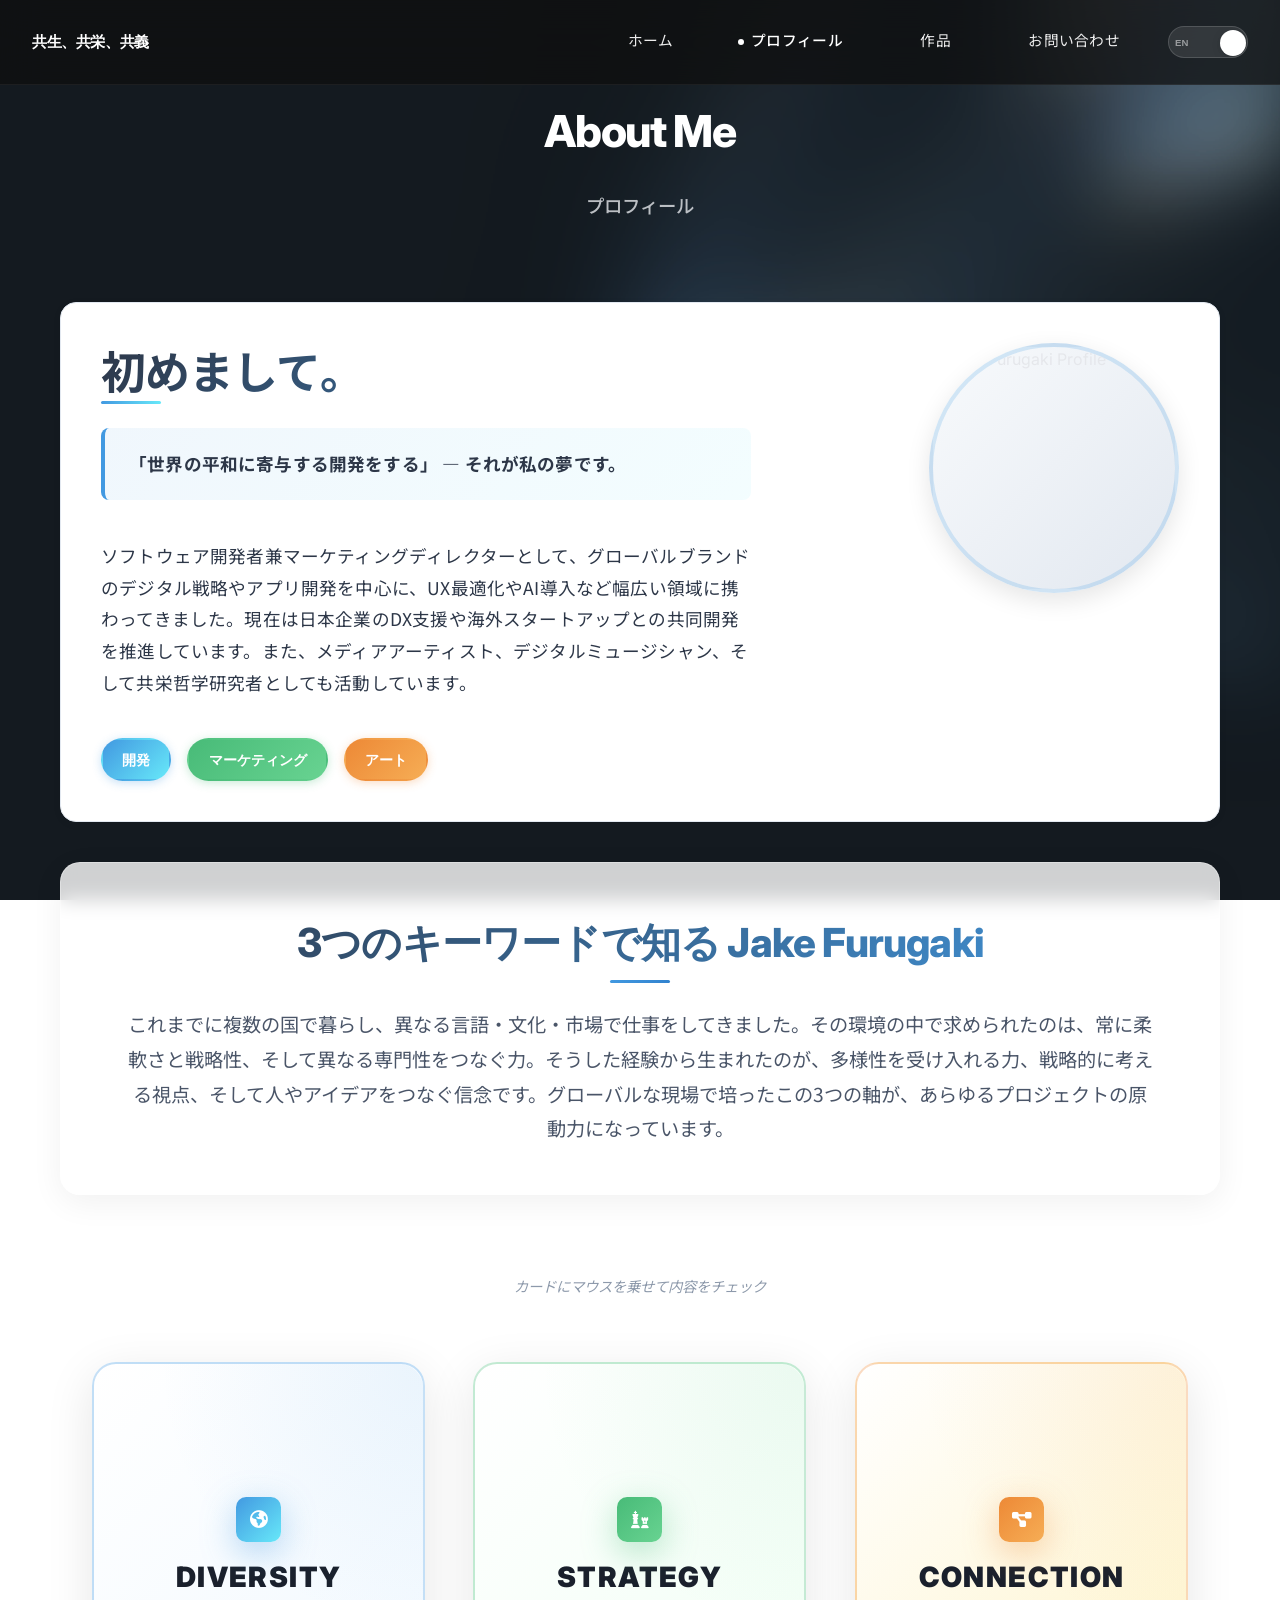
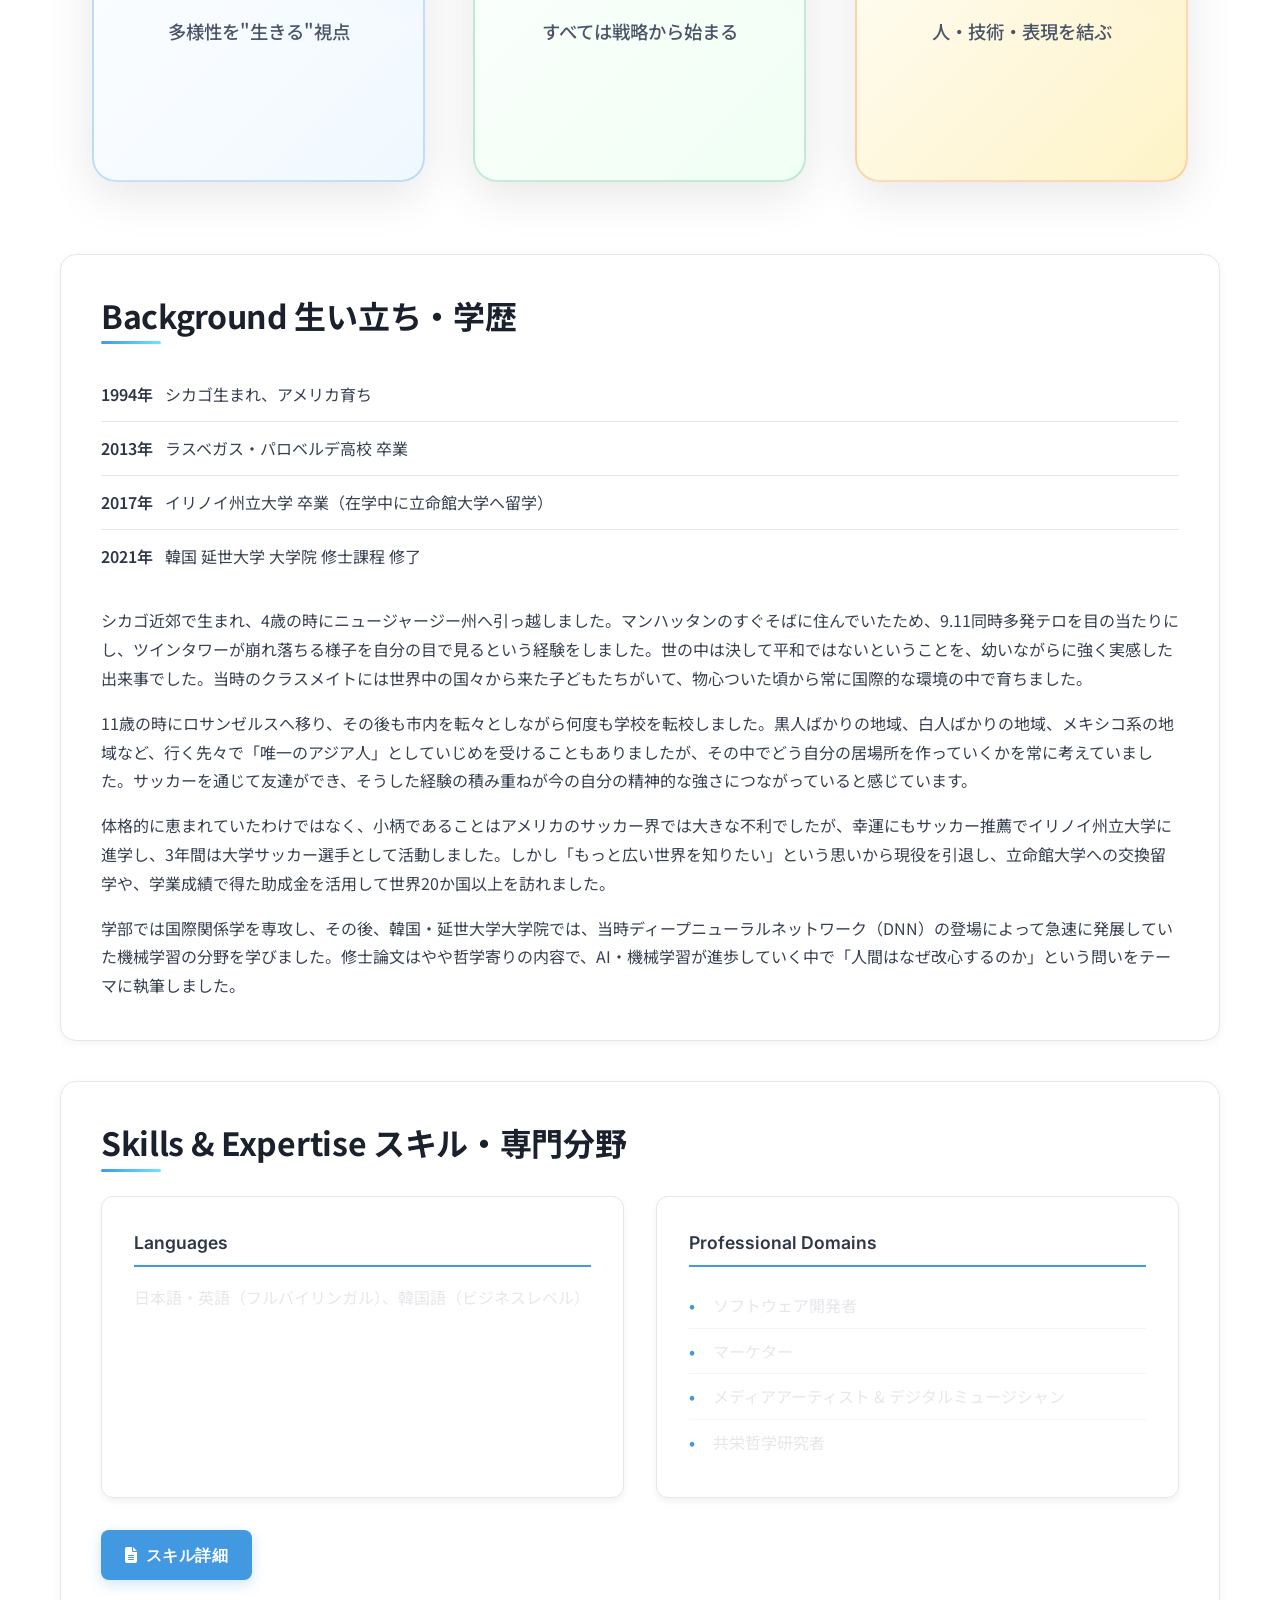
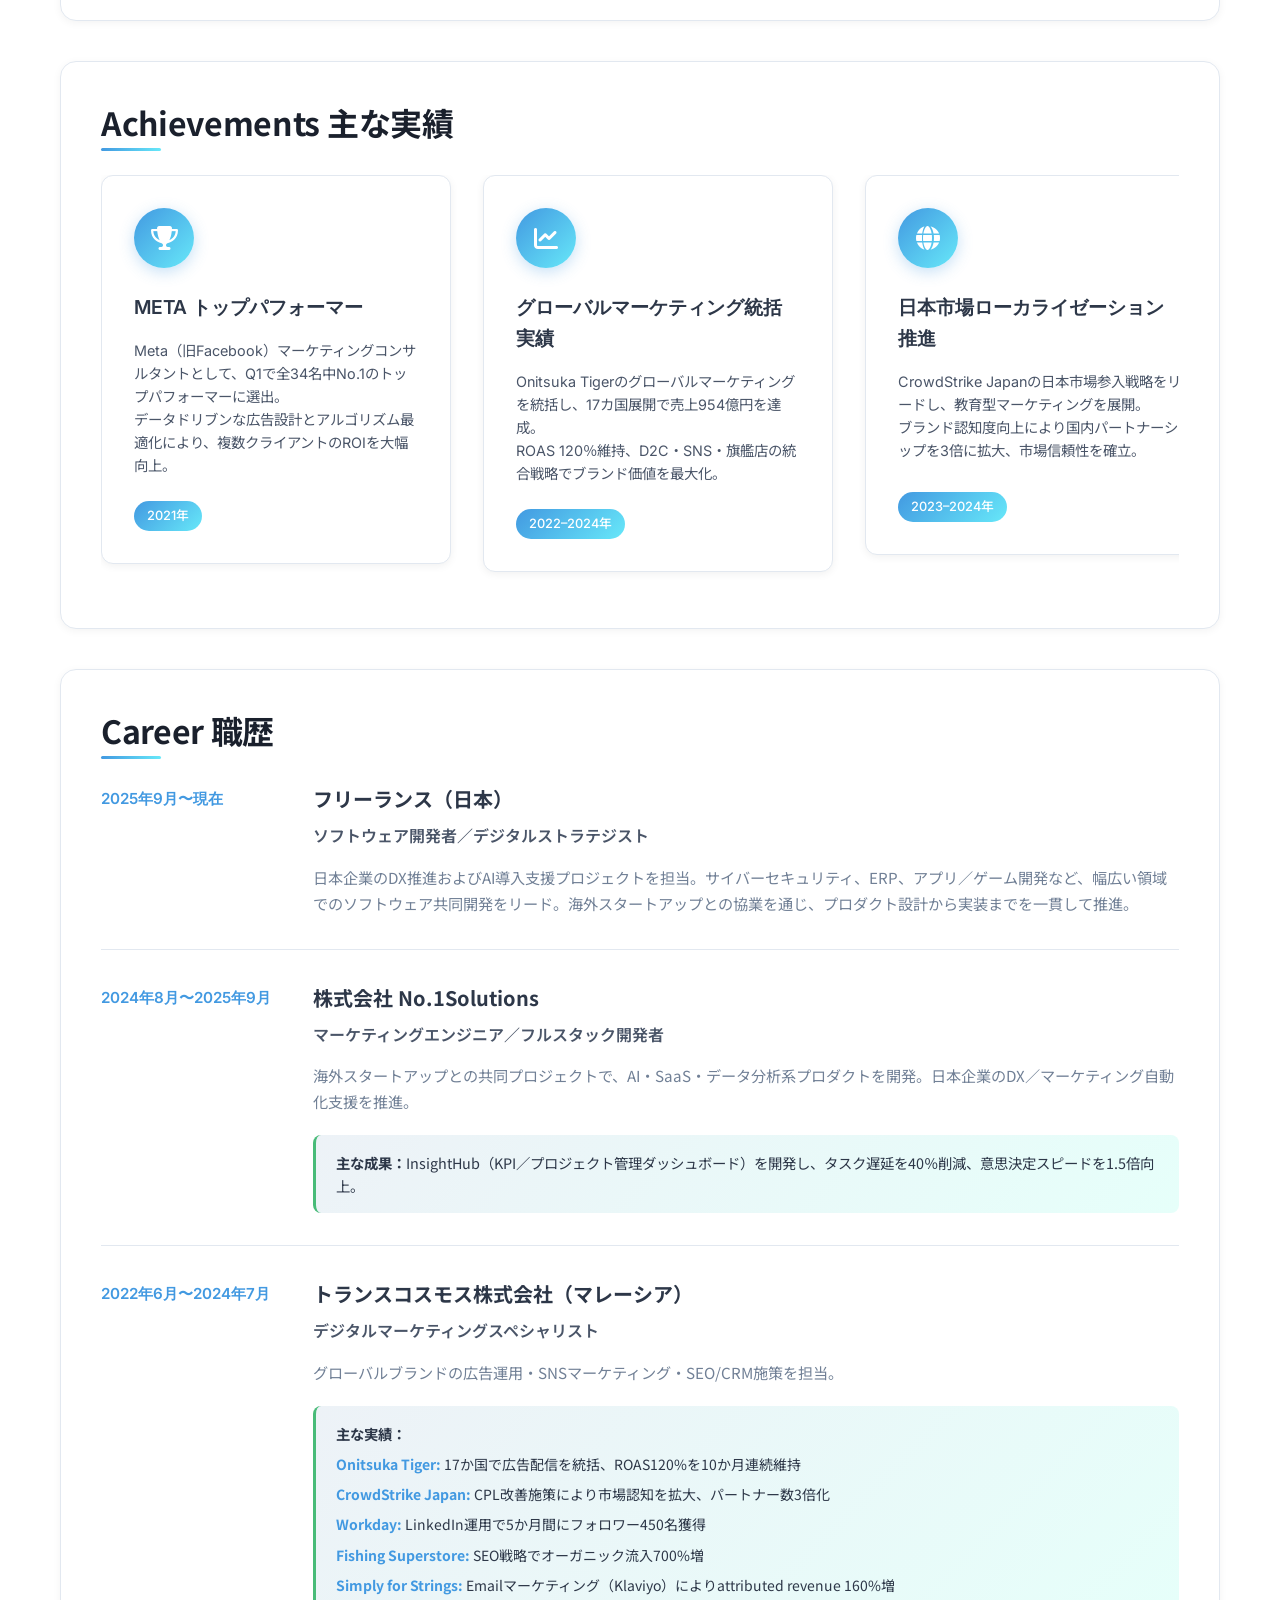
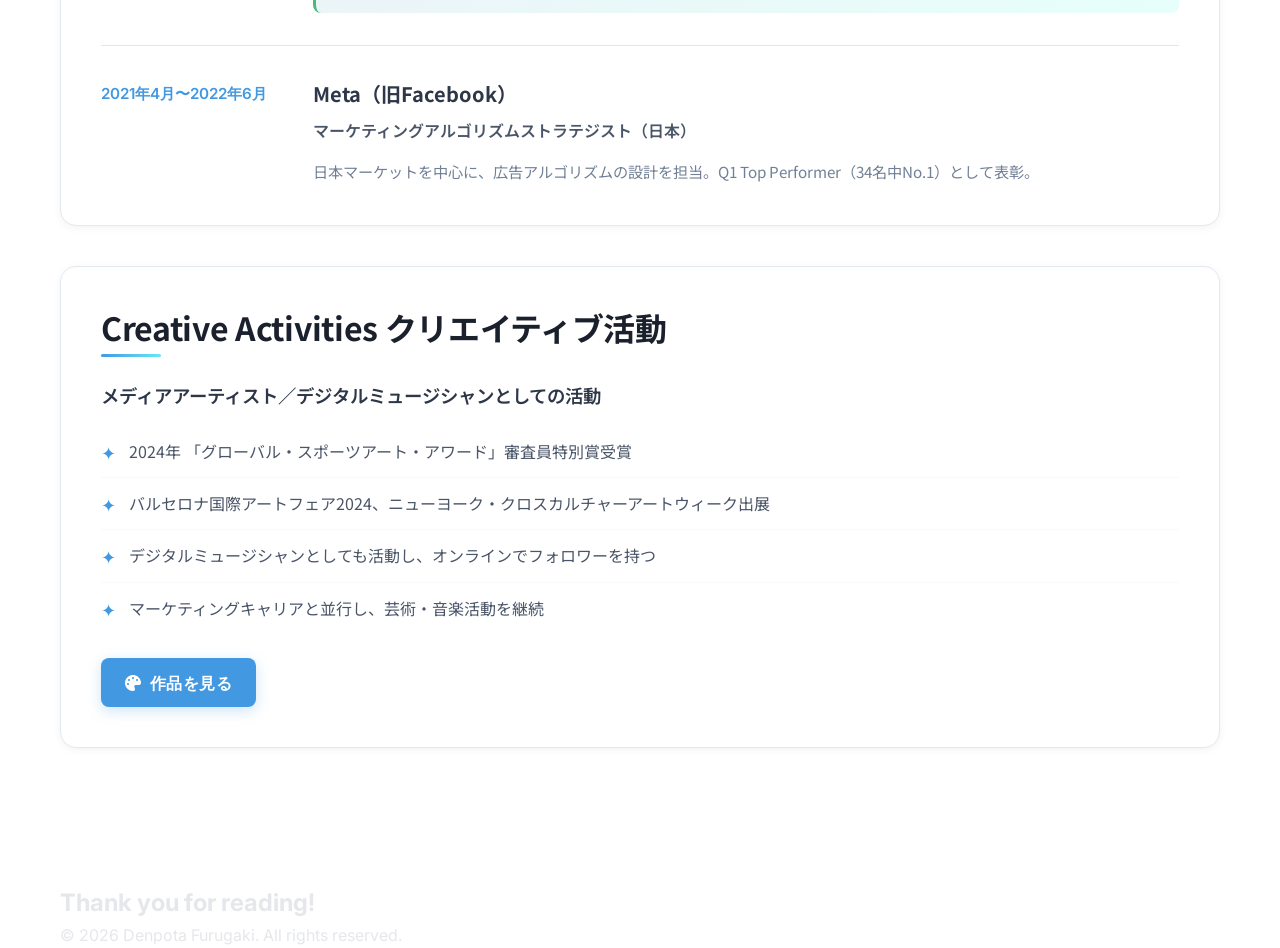
==== commit 246f30e2: "Redesign navigation with Badge-inspired dark theme and interactions - Replace light navbar with semi" ====
--- a/about.html
+++ b/about.html
@@ -5,7 +5,14 @@
     <meta name="viewport" content="width=device-width, initial-scale=1.0">
     <title>About | Jake Furugaki - ソフトウェア開発者 & マーケター & デジタルアーティスト</title>
     <meta name="description" content="古垣伝法太（Jake Furugaki）について - ソフトウェア開発、マーケティング、デジタルアートの専門家">
-    
+
+    <!-- Favicon -->
+    <link rel="icon" type="image/png" sizes="32x32" href="File/favicon_io/favicon-32x32.png">
+    <link rel="icon" type="image/png" sizes="16x16" href="File/favicon_io/favicon-16x16.png">
+    <link rel="shortcut icon" href="File/favicon_io/favicon.ico">
+    <link rel="apple-touch-icon" sizes="180x180" href="File/favicon_io/apple-touch-icon.png">
+    <link rel="manifest" href="File/favicon_io/site.webmanifest">
+
     <!-- Fonts -->
     <link rel="preconnect" href="https://fonts.googleapis.com">
     <link rel="preconnect" href="https://fonts.gstatic.com" crossorigin>
@@ -18,6 +25,13 @@
     <link rel="stylesheet" href="styles.css">
 </head>
 <body>
+    <!-- Fixed background image (behind everything) -->
+    <div class="site-bg" aria-hidden="true">
+        <picture>
+            <img src="images/commons/dummy-bg-image.png" alt="" decoding="async" loading="eager">
+        </picture>
+    </div>
+
     <!-- Navigation -->
     <nav class="navbar">
         <div class="nav-container">
@@ -27,20 +41,50 @@
                 </a>
             </div>
             <div class="nav-menu" id="nav-menu">
-                <a href="index.html" class="nav-link" data-ja="ホーム" data-en="Home">Home</a>
-                <a href="about.html" class="nav-link active" data-ja="プロフィール" data-en="About">About</a>
-                <a href="index.html#work" class="nav-link" data-ja="作品" data-en="My Works">My Works</a>
-                <a href="index.html#contact" class="nav-link" data-ja="お問い合わせ" data-en="Contacts">Contacts</a>
+                <a href="index.html" class="nav-link">
+                    <span class="nav-link-dot" aria-hidden="true"></span>
+                    <span class="nav-link-inner">
+                        <span class="nav-link-text" data-ja="ホーム" data-en="Home">Home</span>
+                        <span class="nav-link-text-ghost" aria-hidden="true" data-ja="ホーム" data-en="Home">Home</span>
+                    </span>
+                </a>
+                <a href="about.html" class="nav-link active">
+                    <span class="nav-link-dot" aria-hidden="true"></span>
+                    <span class="nav-link-inner">
+                        <span class="nav-link-text" data-ja="プロフィール" data-en="About">About</span>
+                        <span class="nav-link-text-ghost" aria-hidden="true" data-ja="プロフィール" data-en="About">About</span>
+                    </span>
+                </a>
+                <a href="index.html#work" class="nav-link">
+                    <span class="nav-link-dot" aria-hidden="true"></span>
+                    <span class="nav-link-inner">
+                        <span class="nav-link-text" data-ja="作品" data-en="My Works">My Works</span>
+                        <span class="nav-link-text-ghost" aria-hidden="true" data-ja="作品" data-en="My Works">My Works</span>
+                    </span>
+                </a>
+                <a href="index.html#contact" class="nav-link">
+                    <span class="nav-link-dot" aria-hidden="true"></span>
+                    <span class="nav-link-inner">
+                        <span class="nav-link-text" data-ja="お問い合わせ" data-en="Contacts">Contacts</span>
+                        <span class="nav-link-text-ghost" aria-hidden="true" data-ja="お問い合わせ" data-en="Contacts">Contacts</span>
+                    </span>
+                </a>
                 <button id="lang-toggle" class="lang-btn japanese" title="Switch Language / 言語を切り替え">
                     <span class="lang-label en">EN</span>
                     <span class="lang-label jp">JP</span>
                 </button>
             </div>
-            <div class="nav-toggle" id="nav-toggle">
-                <span class="bar"></span>
-                <span class="bar"></span>
-                <span class="bar"></span>
-            </div>
+            <button class="nav-toggle" id="nav-toggle" aria-label="Menu" data-magnetic>
+                <span class="nav-toggle-inner">
+                    <svg class="nav-toggle-ring" viewBox="0 0 60 60" aria-hidden="true">
+                        <circle cx="30" cy="30" r="28"></circle>
+                    </svg>
+                    <span class="nav-toggle-lines" aria-hidden="true">
+                        <span class="nav-toggle-line"></span>
+                        <span class="nav-toggle-line"></span>
+                    </span>
+                </span>
+            </button>
         </div>
     </nav>
 
@@ -73,7 +117,7 @@
                     
                     <div class="profile-image-section">
                         <div class="profile-image-container has-image">
-                            <img src="images/profile/denpota-profile.JPG" alt="Jake Furugaki Profile" class="profile-image" id="profileImage">
+                            <img loading="lazy" src="images/profile/denpota-profile.JPG" alt="Jake Furugaki Profile" class="profile-image" id="profileImage">
                             <div class="image-placeholder">
                                 <i class="fas fa-user"></i>
                                 <span>Profile Image</span>
--- a/styles.css
+++ b/styles.css
@@ -12,15 +12,9 @@
 body {
     font-family: 'Inter', 'Noto Sans JP', sans-serif;
     line-height: 1.6;
-    color: #2d3748;
-    background: #ffffff;
+    color: #e5e7eb;
+    background: transparent;
     overflow-x: hidden;
-    /* Tech grid background */
-    background-image: 
-        linear-gradient(rgba(66, 153, 225, 0.03) 1px, transparent 1px),
-        linear-gradient(90deg, rgba(66, 153, 225, 0.03) 1px, transparent 1px);
-    background-size: 50px 50px;
-    background-position: 0 0, 0 0;
 }
 
 .container {
@@ -29,37 +23,71 @@
     padding: 0 20px;
 }
 
-/* Navigation */
+/* Fixed site background (behind everything) */
+.site-bg {
+    position: fixed;
+    inset: 0;
+    width: 100%;
+    height: 100%;
+    z-index: -10;
+    overflow: hidden;
+    background: #0b1018;
+}
+
+.site-bg picture,
+.site-bg img {
+    display: block;
+    width: 100%;
+    height: 100%;
+    object-fit: cover;
+}
+
+/* Navigation - Badge-inspired dark theme */
 .navbar {
+    --nav-height: 84px;
+    --nav-pad-x: 32px;
     position: fixed;
     top: 0;
     width: 100%;
-    background: rgba(255, 255, 255, 0.95);
+    background: rgba(15, 15, 15, 0.72);
     backdrop-filter: blur(20px);
+    -webkit-backdrop-filter: blur(20px);
     z-index: 1000;
-    transition: all 0.3s ease;
-    border-bottom: 1px solid rgba(229, 231, 235, 0.8);
-    box-shadow: 0 1px 3px rgba(0, 0, 0, 0.05);
+    transition: background 0.3s ease, --nav-height 0.3s ease;
+    border-bottom: 1px solid rgba(255, 255, 255, 0.06);
+}
+
+.navbar.scrolled {
+    --nav-height: 64px;
+    --nav-pad-x: 24px;
+    background: rgba(15, 15, 15, 0.92);
+    border-bottom-color: rgba(255, 255, 255, 0.08);
 }
 
 .nav-container {
-    max-width: 1200px;
+    max-width: 1400px;
     margin: 0 auto;
-    padding: 0 20px;
+    padding: 0 var(--nav-pad-x);
     display: flex;
     justify-content: space-between;
     align-items: center;
-    height: 70px;
+    height: var(--nav-height);
+    transition: height 0.3s ease, padding 0.3s ease;
 }
 
 .nav-logo h2 {
-    color: #2d3748;
+    color: #ffffff;
     font-family: 'Inter', sans-serif;
     font-weight: 700;
     font-size: 0.95rem;
     letter-spacing: -0.025em;
     line-height: 1.15;
     margin: 0;
+    transition: font-size 0.3s ease;
+}
+
+.navbar.scrolled .nav-logo h2 {
+    font-size: 0.85rem;
 }
 
 .nav-menu {
@@ -73,19 +101,18 @@
     position: relative;
     width: 80px;
     height: 32px;
-    background: #e2e8f0;
+    background: rgba(255, 255, 255, 0.1);
     border-radius: 16px;
-    border: none;
+    border: 1px solid rgba(255, 255, 255, 0.15);
     cursor: pointer;
     transition: all 0.3s ease;
-    box-shadow: inset 0 2px 4px rgba(0, 0, 0, 0.1);
     display: flex;
     align-items: center;
     justify-content: space-between;
     padding: 0 6px;
     font-size: 0.65rem;
     font-weight: 600;
-    color: #64748b;
+    color: rgba(255, 255, 255, 0.7);
     overflow: hidden;
 }
 
@@ -138,7 +165,7 @@
 }
 
 .lang-btn:hover {
-    background: #cbd5e1;
+    background: rgba(255, 255, 255, 0.15);
     transform: scale(1.05);
 }
 
@@ -159,72 +186,180 @@
 
 .lang-btn .lang-label.en {
     left: 6px;
-    color: #64748b;
+    color: rgba(255, 255, 255, 0.5);
 }
 
 .lang-btn .lang-label.jp {
     right: 6px;
-    color: #64748b;
+    color: rgba(255, 255, 255, 0.5);
 }
 
 /* Active language styling */
 .lang-btn.english .lang-label.en {
-    color: #1e40af;
+    color: #0f0f0f;
     font-weight: 700;
 }
 
 .lang-btn.japanese .lang-label.jp {
-    color: #1e40af;
+    color: #0f0f0f;
     font-weight: 700;
 }
 
+/* Nav link — Badge-style text swap with dot indicator */
 .nav-link {
+    position: relative;
+    display: inline-flex;
+    align-items: center;
+    gap: 0.5em;
+    padding: 0.75rem 1rem;
     text-decoration: none;
-    color: #718096;
+    color: rgba(255, 255, 255, 0.92);
+    font-weight: 400;
+    font-size: 0.92rem;
+    letter-spacing: 0.02em;
+    cursor: pointer;
+}
+
+.nav-link-dot {
+    display: inline-block;
+    width: 6px;
+    height: 6px;
+    border-radius: 50%;
+    background: #ffffff;
+    opacity: 0;
+    transform: scale(0.4);
+    transition: opacity 0.25s ease, transform 0.25s ease;
+}
+
+.nav-link:hover .nav-link-dot,
+.nav-link.active .nav-link-dot {
+    opacity: 1;
+    transform: scale(1);
+}
+
+.nav-link-inner {
+    position: relative;
+    display: inline-block;
+    overflow: hidden;
+    line-height: 1.2;
+}
+
+.nav-link-text,
+.nav-link-text-ghost {
+    display: block;
+    white-space: nowrap;
+    transition: transform 0.35s cubic-bezier(0.65, 0.05, 0.36, 1);
+}
+
+.nav-link-text-ghost {
+    position: absolute;
+    top: 100%;
+    left: 0;
+    opacity: 0.5;
+}
+
+.nav-link:hover .nav-link-text,
+.nav-link:hover .nav-link-text-ghost {
+    transform: translateY(-100%);
+}
+
+.nav-link.active .nav-link-text {
+    color: #ffffff;
     font-weight: 500;
-    transition: all 0.3s ease;
-    position: relative;
-    overflow: hidden;
-}
-
-.nav-link::before {
-    content: '';
-    position: absolute;
-    bottom: -2px;
-    left: 0;
-    width: 0;
-    height: 2px;
-    background: linear-gradient(90deg, #4299e1, #67e8f9);
-    transition: width 0.3s ease;
-}
-
-.nav-link:hover {
-    color: #2d3748;
-}
-
-.nav-link:hover::before {
-    width: 100%;
-}
-
-.nav-link::after {
-    content: '';
-    position: absolute;
-    bottom: -5px;
-    left: 0;
-    width: 0;
-    height: 2px;
-    background: #4299e1;
-    transition: width 0.3s ease;
-}
-
-.nav-link:hover::after {
-    width: 100%;
-}
-
+}
+
+/* Circular hamburger button (Badge-style) */
 .nav-toggle {
     display: none;
+    position: relative;
+    width: 54px;
+    height: 54px;
+    padding: 0;
+    background: transparent;
+    border: none;
+    cursor: pointer;
+    color: #ffffff;
+    transition: transform 0.3s ease;
+}
+
+.nav-toggle-inner {
+    position: relative;
+    display: block;
+    width: 100%;
+    height: 100%;
+}
+
+.nav-toggle-ring {
+    position: absolute;
+    inset: 0;
+    width: 100%;
+    height: 100%;
+    overflow: visible;
+}
+
+.nav-toggle-ring circle {
+    fill: none;
+    stroke: rgba(255, 255, 255, 0.4);
+    stroke-width: 1.2;
+    transition: stroke 0.3s ease, stroke-dasharray 0.5s ease;
+    stroke-dasharray: 0 182;
+    transform-origin: 50% 50%;
+}
+
+.nav-toggle:hover .nav-toggle-ring circle {
+    stroke: #ffffff;
+    stroke-dasharray: 182 182;
+}
+
+.nav-toggle.active .nav-toggle-ring circle {
+    stroke: #ffffff;
+    stroke-dasharray: 182 182;
+}
+
+.nav-toggle-lines {
+    position: absolute;
+    top: 50%;
+    left: 50%;
+    width: 20px;
+    height: 10px;
+    transform: translate(-50%, -50%);
+    display: flex;
     flex-direction: column;
-    cursor: pointer;
+    justify-content: space-between;
+}
+
+.nav-toggle-line {
+    display: block;
+    width: 100%;
+    height: 1.5px;
+    background: currentColor;
+    border-radius: 1px;
+    transition: transform 0.35s cubic-bezier(0.65, 0.05, 0.36, 1), width 0.35s ease;
+    transform-origin: center;
+}
+
+.nav-toggle-line:nth-child(2) {
+    width: 70%;
+    margin-left: auto;
+    transition: transform 0.35s cubic-bezier(0.65, 0.05, 0.36, 1), width 0.35s ease, margin-left 0.35s ease;
+}
+
+.nav-toggle:hover .nav-toggle-line:nth-child(2) {
+    width: 100%;
+    margin-left: 0;
+}
+
+.nav-toggle.active .nav-toggle-line {
+    width: 100%;
+    margin-left: 0;
+}
+
+.nav-toggle.active .nav-toggle-line:nth-child(1) {
+    transform: translateY(4px) rotate(45deg);
+}
+
+.nav-toggle.active .nav-toggle-line:nth-child(2) {
+    transform: translateY(-4px) rotate(-45deg);
 }
 
 /* Nav Dropdown */
@@ -280,12 +415,82 @@
     color: #4299e1;
 }
 
-.bar {
-    width: 25px;
-    height: 3px;
-    background: #1f2937;
-    margin: 3px 0;
-    transition: 0.3s;
+/* ===== Nav: hamburger breakpoint (tablet & below) ===== */
+@media (max-width: 1024px) {
+    .nav-menu {
+        position: fixed;
+        left: -100%;
+        top: var(--nav-height, 84px);
+        flex-direction: column;
+        background-color: rgba(15, 15, 15, 0.96);
+        backdrop-filter: blur(20px);
+        -webkit-backdrop-filter: blur(20px);
+        width: 100%;
+        text-align: center;
+        transition: left 0.35s cubic-bezier(0.65, 0.05, 0.36, 1);
+        box-shadow: 0 20px 40px rgba(0, 0, 0, 0.4);
+        padding: 2rem 0;
+        z-index: 999;
+        gap: 0;
+    }
+
+    .nav-menu.active {
+        left: 0;
+    }
+
+    .nav-link {
+        display: flex;
+        justify-content: center;
+        padding: 1.2rem 2rem;
+        font-size: 1.1rem;
+        border-bottom: 1px solid rgba(255, 255, 255, 0.06);
+        width: 100%;
+        color: rgba(255, 255, 255, 0.92);
+    }
+
+    .nav-link:last-child {
+        border-bottom: none;
+    }
+
+    .nav-dropdown {
+        width: 100%;
+    }
+
+    .nav-dropdown .nav-link {
+        width: 100%;
+    }
+
+    .nav-dropdown-menu {
+        position: static;
+        transform: none;
+        box-shadow: none;
+        border: none;
+        border-radius: 0;
+        margin-top: 0;
+        padding: 0;
+        background: rgba(255, 255, 255, 0.04);
+    }
+
+    .nav-dropdown-menu::before {
+        display: none;
+    }
+
+    .dropdown-item {
+        padding: 0.8rem 2rem 0.8rem 3rem;
+        font-size: 0.95rem;
+        border-bottom: 1px solid rgba(255, 255, 255, 0.04);
+        color: rgba(255, 255, 255, 0.8);
+    }
+
+    .dropdown-item:hover {
+        background: rgba(255, 255, 255, 0.06);
+        color: #ffffff;
+    }
+
+    .nav-toggle {
+        display: block;
+        z-index: 1000;
+    }
 }
 
 /* ===== Banner ===== */
@@ -8003,89 +8208,6 @@
         padding: 0 20px;
     }
 
-    .nav-menu {
-        position: fixed;
-        left: -100%;
-        top: 70px;
-        flex-direction: column;
-        background-color: rgba(255, 255, 255, 0.98);
-        backdrop-filter: blur(10px);
-        width: 100%;
-        text-align: center;
-        transition: left 0.3s ease;
-        box-shadow: 0 10px 27px rgba(0, 0, 0, 0.1);
-        padding: 2rem 0;
-        z-index: 999;
-        gap: 0;
-    }
-
-    .nav-menu.active {
-        left: 0;
-    }
-
-    .nav-link {
-        display: block;
-        padding: 1.2rem 2rem;
-        font-size: 1.1rem;
-        border-bottom: 1px solid rgba(0, 0, 0, 0.05);
-        width: 100%;
-    }
-
-    .nav-link:last-child {
-        border-bottom: none;
-    }
-
-    .nav-link:hover {
-        background: rgba(66, 153, 225, 0.05);
-    }
-
-    .nav-dropdown {
-        width: 100%;
-    }
-
-    .nav-dropdown .nav-link {
-        width: 100%;
-    }
-
-    .nav-dropdown-menu {
-        position: static;
-        transform: none;
-        box-shadow: none;
-        border: none;
-        border-radius: 0;
-        margin-top: 0;
-        padding: 0;
-        background: rgba(0, 0, 0, 0.02);
-    }
-
-    .nav-dropdown-menu::before {
-        display: none;
-    }
-
-    .dropdown-item {
-        padding: 0.8rem 2rem 0.8rem 3rem;
-        font-size: 0.95rem;
-        border-bottom: 1px solid rgba(0, 0, 0, 0.03);
-    }
-
-    .nav-toggle {
-        display: flex;
-        gap: 0.3rem;
-        z-index: 1000;
-    }
-
-    .nav-toggle.active .bar:nth-child(2) {
-        opacity: 0;
-    }
-
-    .nav-toggle.active .bar:nth-child(1) {
-        transform: translateY(8px) rotate(45deg);
-    }
-
-    .nav-toggle.active .bar:nth-child(3) {
-        transform: translateY(-8px) rotate(-45deg);
-    }
-
     .hero-content {
         grid-template-columns: 1fr;
         text-align: center;
@@ -9323,19 +9445,9 @@
         line-height: 1.15;
     }
 
-    .nav-menu {
-        top: 65px;
-    }
-
     .nav-link {
         font-size: 1rem;
         padding: 1.1rem 2rem;
-        display: block;
-        width: 100%;
-    }
-
-    .nav-toggle {
-        display: flex;
     }
 
     /* Section Headers */
@@ -10267,3 +10379,58 @@
     user-select: none !important;
     border: 1px solid rgba(0, 0, 0, 0.1) !important;
 }
+
+/* ============================================== */
+/* Dark theme overrides — reveal fixed site-bg     */
+/* ============================================== */
+
+/* Section-level transparent backgrounds */
+.hero,
+.work,
+.contact,
+.about,
+.video-showcase {
+    background: transparent !important;
+    background-image: none !important;
+}
+
+.hero::before {
+    background: none !important;
+}
+
+/* Section titles/subtitles on dark bg */
+.section-title {
+    color: #ffffff;
+}
+
+.section-subtitle {
+    color: rgba(229, 231, 235, 0.8);
+}
+
+/* Hero text on dark bg */
+.hero,
+.hero-title,
+.hero-text {
+    color: #ffffff;
+}
+
+.hero-title .title-line {
+    color: #ffffff;
+}
+
+.hero-subtitle,
+.typing-text {
+    color: rgba(229, 231, 235, 0.9);
+}
+
+/* Japanese headings in section headers */
+.heading-japanese {
+    color: rgba(229, 231, 235, 0.65);
+}
+
+/* Contact section heading/text */
+.contact .section-header,
+.contact .section-title,
+.contact .section-subtitle {
+    color: inherit;
+}
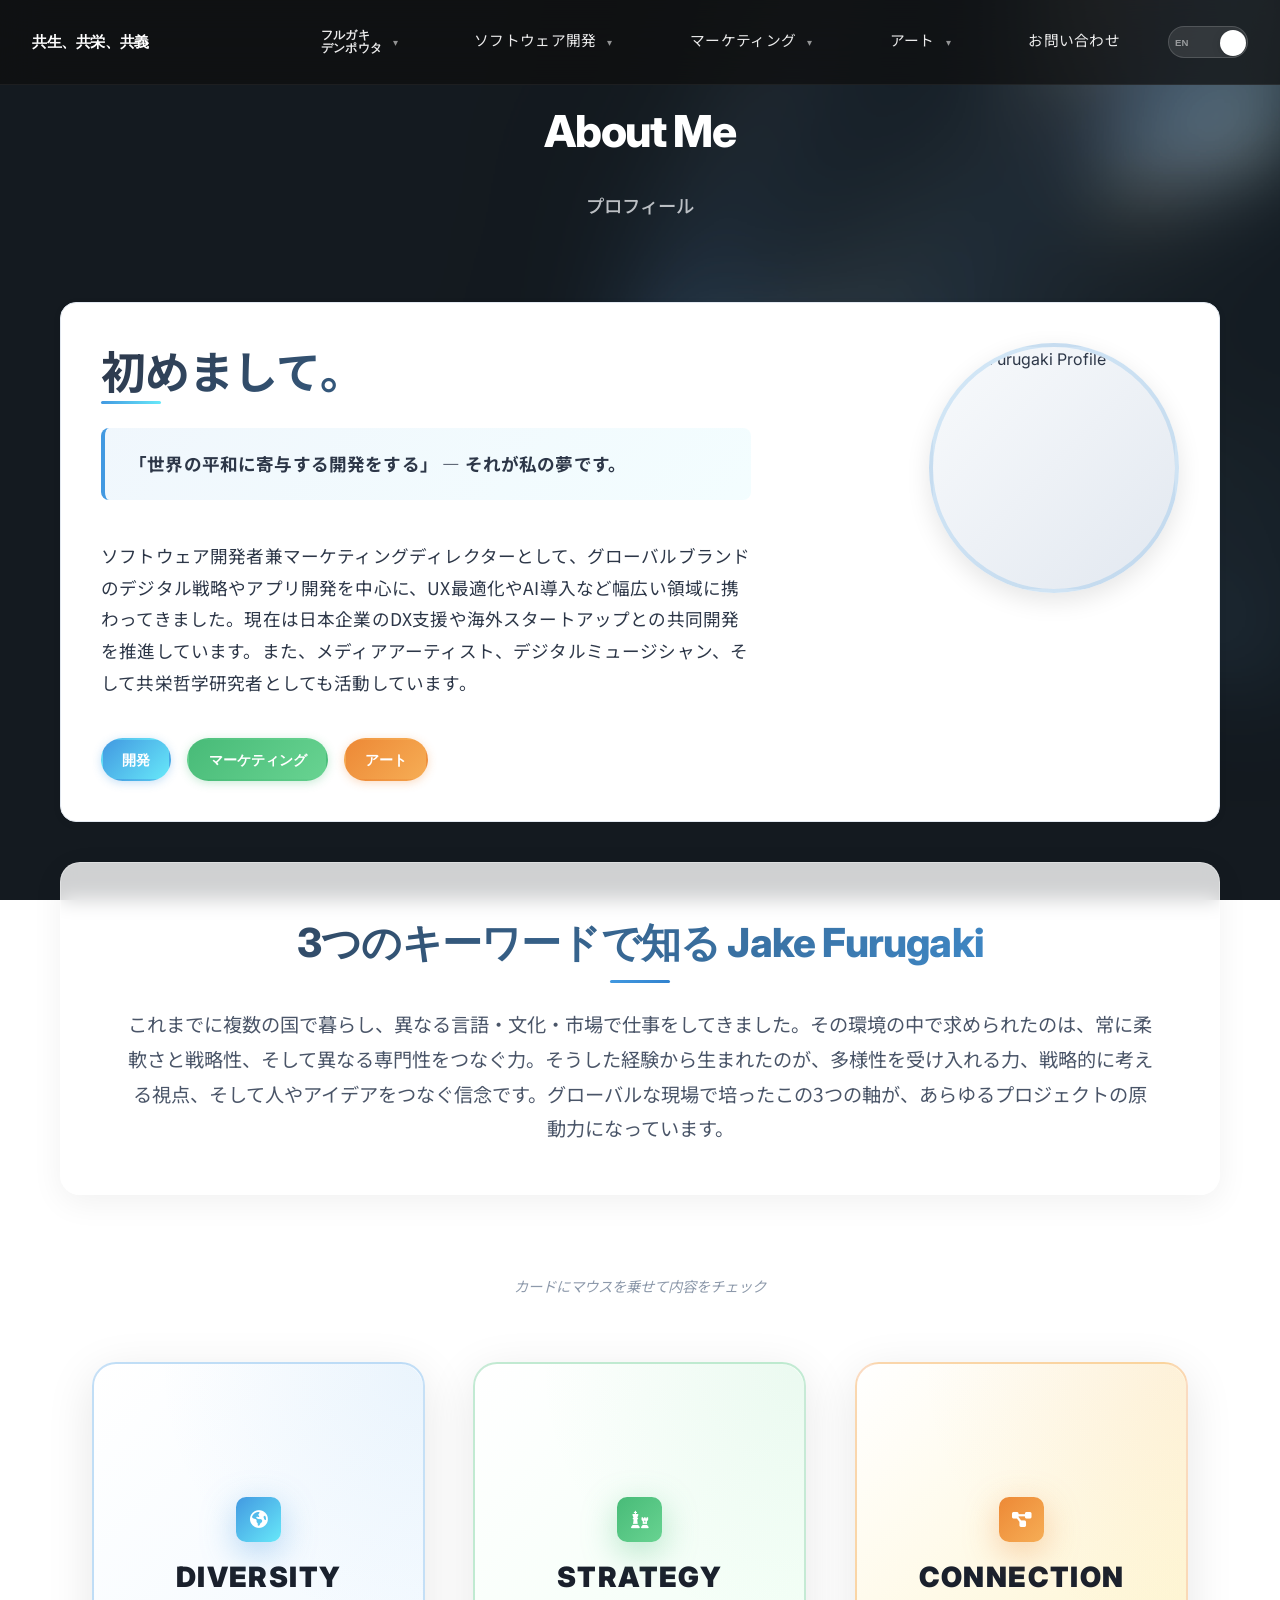
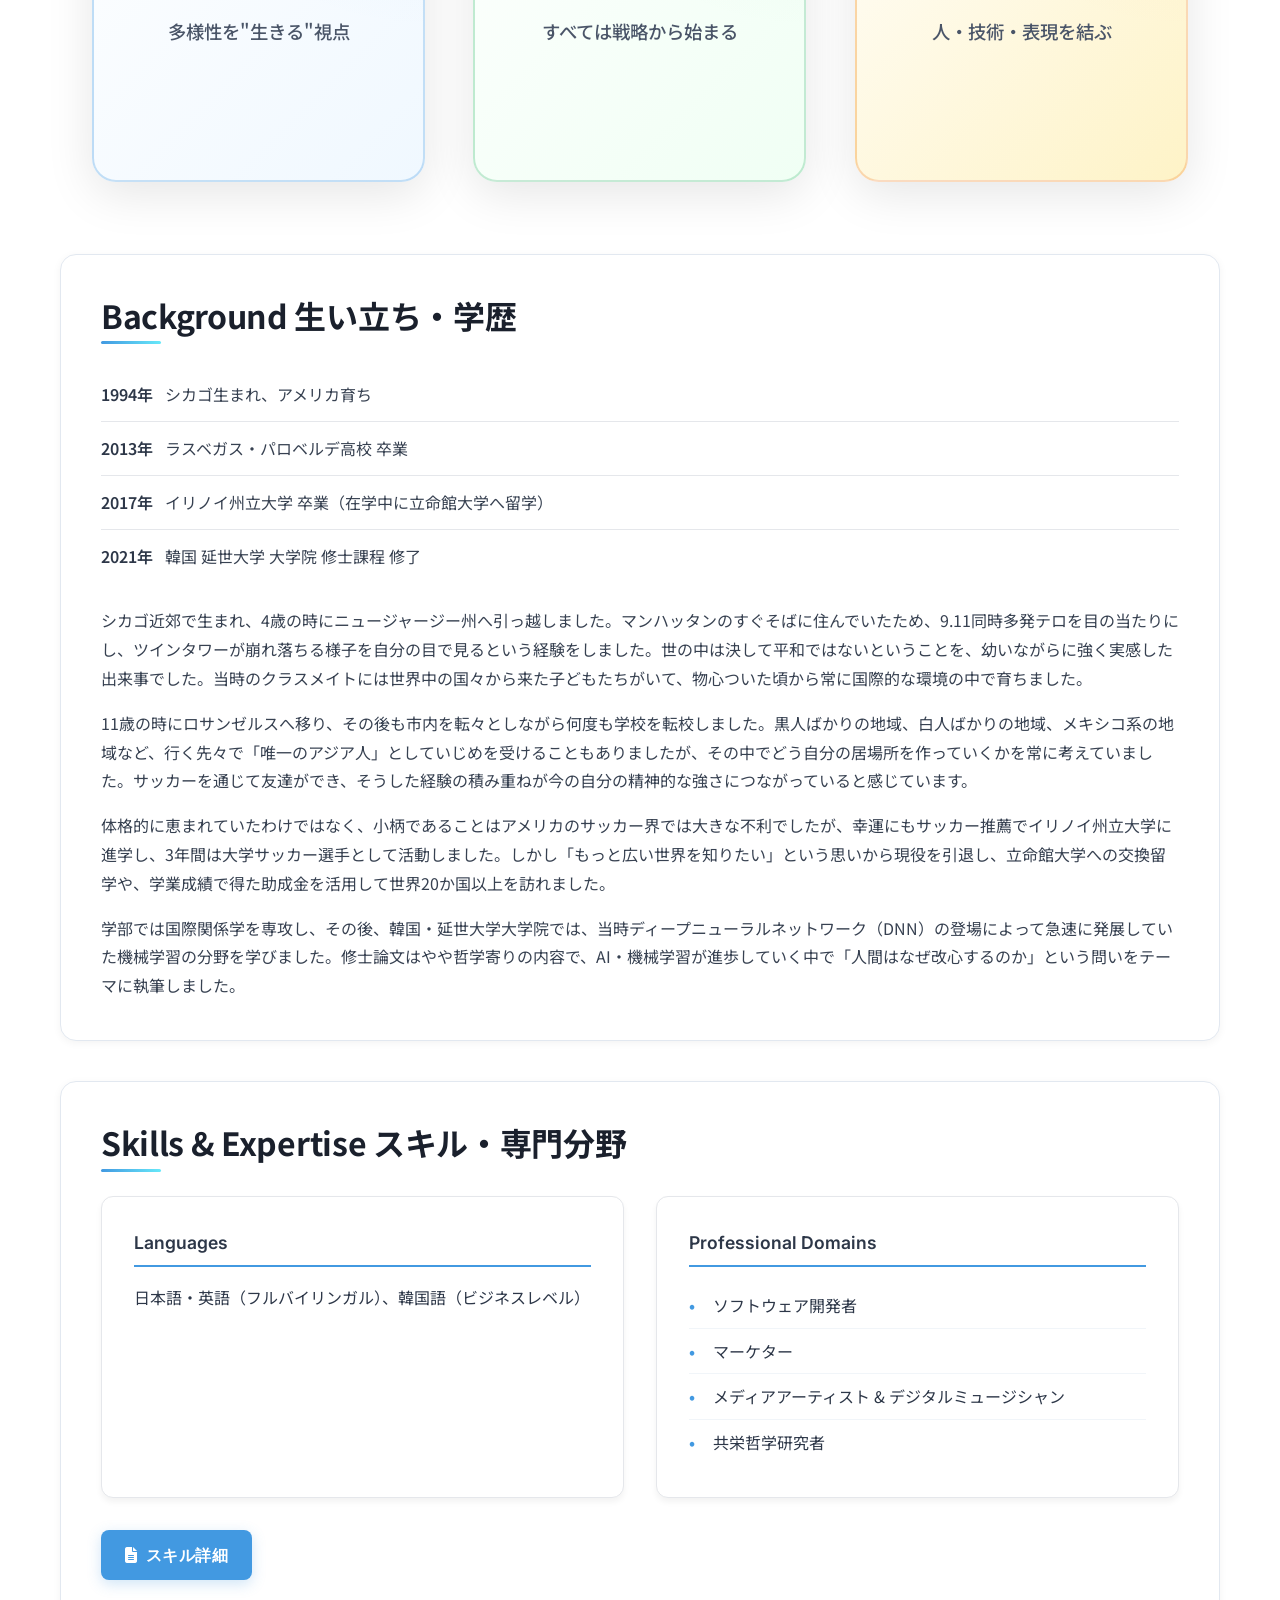
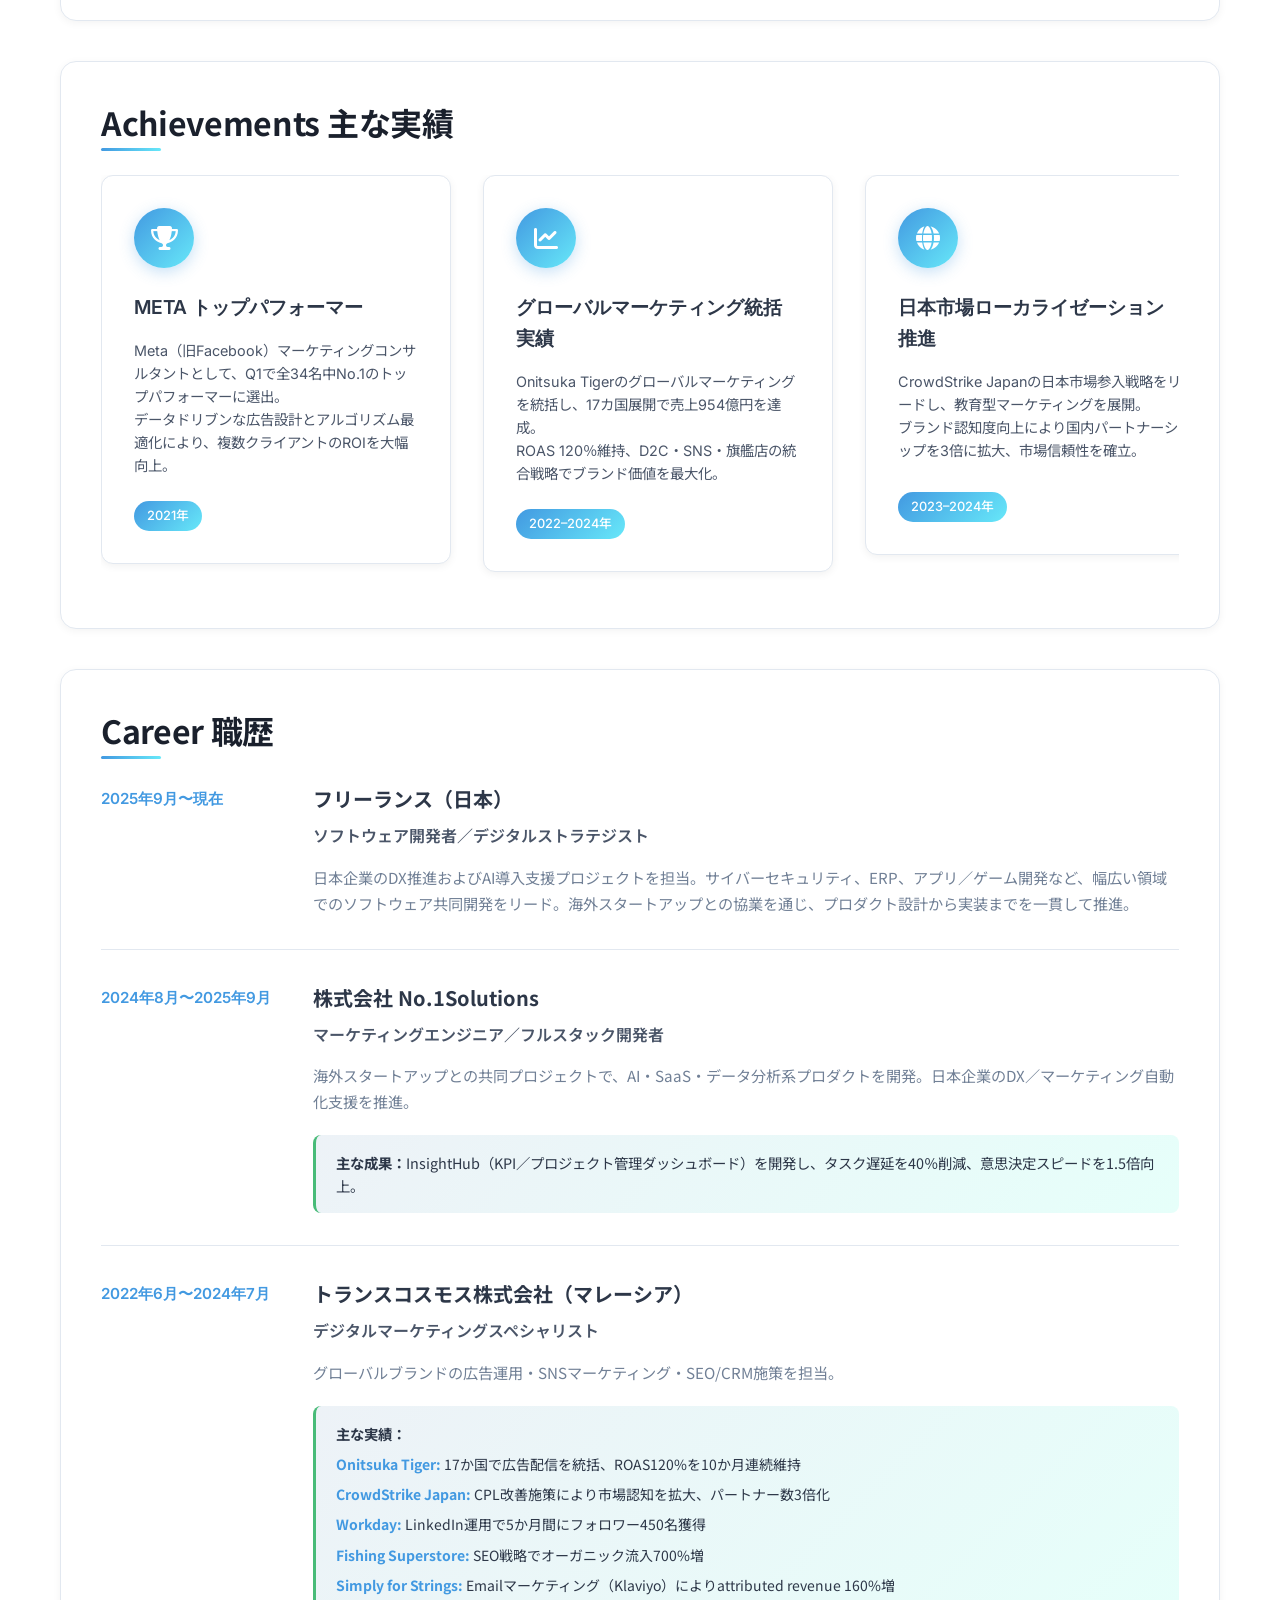
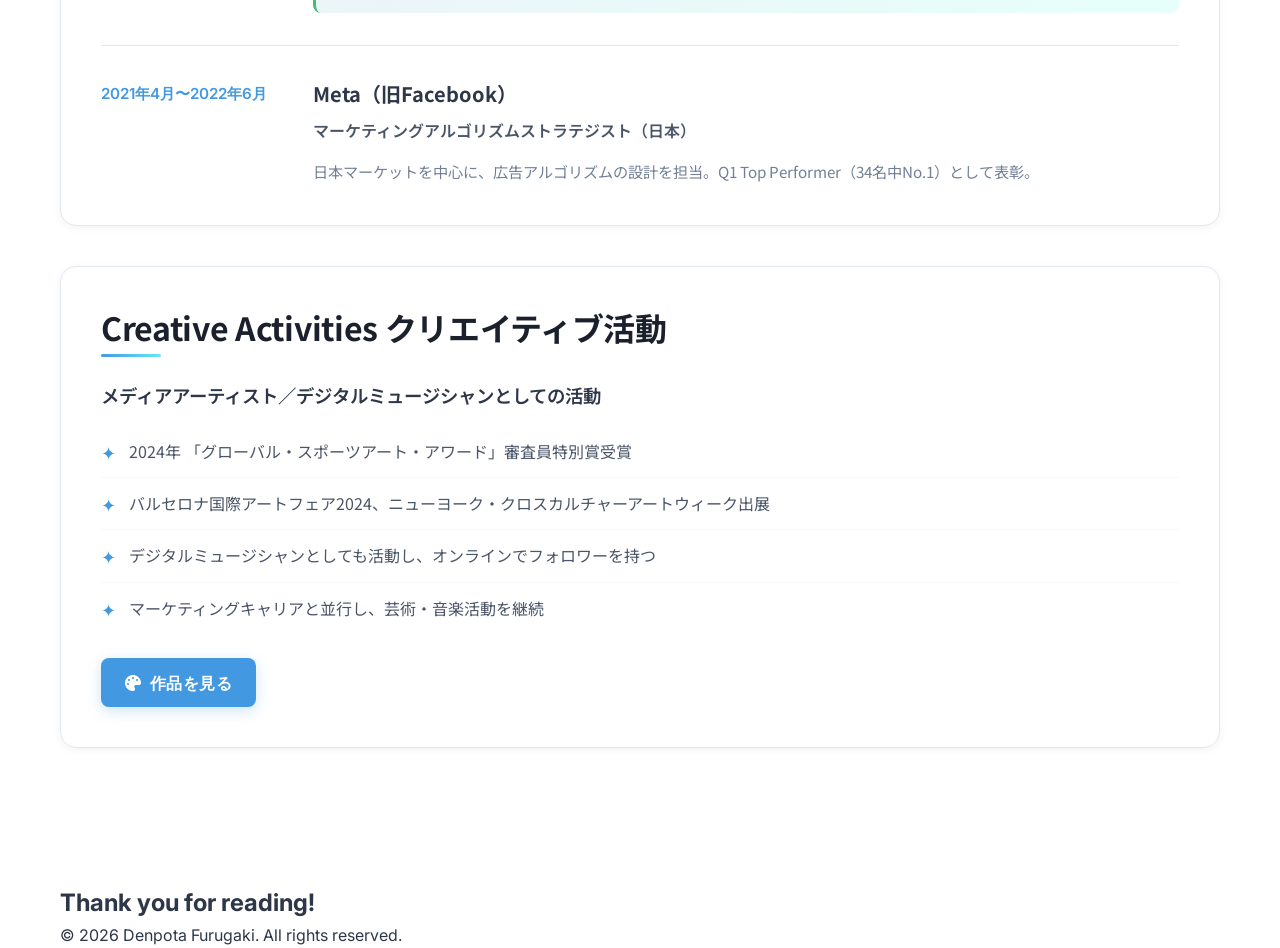
==== commit ed084d0b: "Add AI page, hierarchical nav dropdowns, photography refresh, dark theme polish - New ai.html showca" ====
--- a/about.html
+++ b/about.html
@@ -41,32 +41,77 @@
                 </a>
             </div>
             <div class="nav-menu" id="nav-menu">
-                <a href="index.html" class="nav-link">
-                    <span class="nav-link-dot" aria-hidden="true"></span>
-                    <span class="nav-link-inner">
-                        <span class="nav-link-text" data-ja="ホーム" data-en="Home">Home</span>
-                        <span class="nav-link-text-ghost" aria-hidden="true" data-ja="ホーム" data-en="Home">Home</span>
-                    </span>
-                </a>
-                <a href="about.html" class="nav-link active">
-                    <span class="nav-link-dot" aria-hidden="true"></span>
-                    <span class="nav-link-inner">
-                        <span class="nav-link-text" data-ja="プロフィール" data-en="About">About</span>
-                        <span class="nav-link-text-ghost" aria-hidden="true" data-ja="プロフィール" data-en="About">About</span>
-                    </span>
-                </a>
-                <a href="index.html#work" class="nav-link">
-                    <span class="nav-link-dot" aria-hidden="true"></span>
-                    <span class="nav-link-inner">
-                        <span class="nav-link-text" data-ja="作品" data-en="My Works">My Works</span>
-                        <span class="nav-link-text-ghost" aria-hidden="true" data-ja="作品" data-en="My Works">My Works</span>
-                    </span>
-                </a>
+                <div class="nav-dropdown">
+                    <a href="index.html" class="nav-link nav-link-stacked nav-link-has-children">
+                        <span class="nav-link-dot" aria-hidden="true"></span>
+                        <span class="nav-link-inner">
+                            <span class="nav-link-text" data-ja="フルガキ<br>デンポウタ" data-en="Denpota<br>Furugaki">フルガキ<br>デンポウタ</span>
+                            <span class="nav-link-text-ghost" aria-hidden="true" data-ja="フルガキ<br>デンポウタ" data-en="Denpota<br>Furugaki">フルガキ<br>デンポウタ</span>
+                        </span>
+                        <span class="nav-link-chevron" aria-hidden="true">▾</span>
+                    </a>
+                    <div class="nav-dropdown-menu">
+                        <a href="about.html" class="dropdown-item active" data-ja="自己紹介" data-en="About">自己紹介</a>
+                        <a href="ai.html" class="dropdown-item" data-ja="AI（AI実装）" data-en="AI (Implementation)">AI（AI実装）</a>
+                        <a href="skills.html" class="dropdown-item" data-ja="スキルシート" data-en="Skill Sheet">スキルシート</a>
+                    </div>
+                </div>
+
+                <div class="nav-dropdown">
+                    <a href="index.html#software-development" class="nav-link nav-link-has-children">
+                        <span class="nav-link-dot" aria-hidden="true"></span>
+                        <span class="nav-link-inner">
+                            <span class="nav-link-text" data-ja="ソフトウェア開発" data-en="Software">ソフトウェア開発</span>
+                            <span class="nav-link-text-ghost" aria-hidden="true" data-ja="ソフトウェア開発" data-en="Software">ソフトウェア開発</span>
+                        </span>
+                        <span class="nav-link-chevron" aria-hidden="true">▾</span>
+                    </a>
+                    <div class="nav-dropdown-menu">
+                        <a href="index.html#software-development=sw-uiux" class="dropdown-item" data-ja="UI/UX デザイン" data-en="UI/UX Design">UI/UX デザイン</a>
+                        <a href="index.html#software-development=sw-ecommerce" class="dropdown-item" data-ja="E-commerce" data-en="E-commerce">E-commerce</a>
+                        <a href="index.html#software-development=sw-ai-data" class="dropdown-item" data-ja="AI & データ" data-en="AI & Data">AI & データ</a>
+                        <a href="index.html#software-development=sw-cms-crm" class="dropdown-item" data-ja="CMS / CRM" data-en="CMS / CRM">CMS / CRM</a>
+                    </div>
+                </div>
+
+                <div class="nav-dropdown">
+                    <a href="index.html#marketing" class="nav-link nav-link-has-children">
+                        <span class="nav-link-dot" aria-hidden="true"></span>
+                        <span class="nav-link-inner">
+                            <span class="nav-link-text" data-ja="マーケティング" data-en="Marketing">マーケティング</span>
+                            <span class="nav-link-text-ghost" aria-hidden="true" data-ja="マーケティング" data-en="Marketing">マーケティング</span>
+                        </span>
+                        <span class="nav-link-chevron" aria-hidden="true">▾</span>
+                    </a>
+                    <div class="nav-dropdown-menu">
+                        <a href="index.html#marketing=brand-strategy" class="dropdown-item" data-ja="ブランド戦略" data-en="Brand Strategy">ブランド戦略</a>
+                        <a href="index.html#marketing=performance-marketing" class="dropdown-item" data-ja="パフォーマンスマーケティング" data-en="Performance Marketing">パフォーマンスマーケティング</a>
+                        <a href="index.html#marketing=seo-content" class="dropdown-item" data-ja="SEO & コンテンツ" data-en="SEO & Content">SEO & コンテンツ</a>
+                    </div>
+                </div>
+
+                <div class="nav-dropdown">
+                    <a href="index.html#art" class="nav-link nav-link-has-children">
+                        <span class="nav-link-dot" aria-hidden="true"></span>
+                        <span class="nav-link-inner">
+                            <span class="nav-link-text" data-ja="アート" data-en="Art">アート</span>
+                            <span class="nav-link-text-ghost" aria-hidden="true" data-ja="アート" data-en="Art">アート</span>
+                        </span>
+                        <span class="nav-link-chevron" aria-hidden="true">▾</span>
+                    </a>
+                    <div class="nav-dropdown-menu">
+                        <a href="index.html#art=art-digital" class="dropdown-item" data-ja="Abstract Art" data-en="Abstract Art">Abstract Art</a>
+                        <a href="index.html#art=art-photography" class="dropdown-item" data-ja="写真" data-en="Photography">写真</a>
+                        <a href="index.html#art=art-video" class="dropdown-item" data-ja="映像制作" data-en="Video Production">映像制作</a>
+                        <a href="index.html#art=art-music" class="dropdown-item" data-ja="音楽" data-en="Music">音楽</a>
+                    </div>
+                </div>
+
                 <a href="index.html#contact" class="nav-link">
                     <span class="nav-link-dot" aria-hidden="true"></span>
                     <span class="nav-link-inner">
-                        <span class="nav-link-text" data-ja="お問い合わせ" data-en="Contacts">Contacts</span>
-                        <span class="nav-link-text-ghost" aria-hidden="true" data-ja="お問い合わせ" data-en="Contacts">Contacts</span>
+                        <span class="nav-link-text" data-ja="お問い合わせ" data-en="Contact">お問い合わせ</span>
+                        <span class="nav-link-text-ghost" aria-hidden="true" data-ja="お問い合わせ" data-en="Contact">お問い合わせ</span>
                     </span>
                 </a>
                 <button id="lang-toggle" class="lang-btn japanese" title="Switch Language / 言語を切り替え">
--- a/styles.css
+++ b/styles.css
@@ -12,7 +12,7 @@
 body {
     font-family: 'Inter', 'Noto Sans JP', sans-serif;
     line-height: 1.6;
-    color: #e5e7eb;
+    color: #2d3748;
     background: transparent;
     overflow-x: hidden;
 }
@@ -218,6 +218,11 @@
     font-size: 0.92rem;
     letter-spacing: 0.02em;
     cursor: pointer;
+    transition: transform 0.5s cubic-bezier(0.25, 1, 0.5, 1);
+}
+
+.nav-link-inner {
+    transition: transform 0.5s cubic-bezier(0.25, 1, 0.5, 1);
 }
 
 .nav-link-dot {
@@ -279,7 +284,7 @@
     border: none;
     cursor: pointer;
     color: #ffffff;
-    transition: transform 0.3s ease;
+    transition: transform 0.6s cubic-bezier(0.25, 1, 0.5, 1);
 }
 
 .nav-toggle-inner {
@@ -287,6 +292,7 @@
     display: block;
     width: 100%;
     height: 100%;
+    transition: transform 0.6s cubic-bezier(0.25, 1, 0.5, 1);
 }
 
 .nav-toggle-ring {
@@ -10434,3 +10440,985 @@
 .contact .section-subtitle {
     color: inherit;
 }
+
+/* ============================================== */
+/* AI Page                                        */
+/* ============================================== */
+
+.ai-page {
+    padding-top: 84px;
+    color: #e5e7eb;
+}
+
+.ai-page .container {
+    max-width: 1200px;
+    margin: 0 auto;
+    padding: 0 24px;
+}
+
+/* ----- Section header (shared) ----- */
+.ai-section-header {
+    text-align: center;
+    margin-bottom: 4rem;
+}
+
+.ai-section-eyebrow {
+    display: inline-block;
+    font-family: 'Inter', sans-serif;
+    font-size: 0.75rem;
+    font-weight: 600;
+    letter-spacing: 0.25em;
+    color: rgba(229, 231, 235, 0.55);
+    margin-bottom: 1rem;
+}
+
+.ai-section-title {
+    font-family: 'Inter', sans-serif;
+    font-size: clamp(2rem, 4vw, 3rem);
+    font-weight: 700;
+    color: #ffffff;
+    letter-spacing: -0.02em;
+    line-height: 1.2;
+    margin: 0;
+}
+
+.ai-section-lead {
+    max-width: 720px;
+    margin: 1.5rem auto 0;
+    font-size: 1.05rem;
+    line-height: 1.8;
+    color: rgba(229, 231, 235, 0.75);
+}
+
+/* ----- Hero ----- */
+.ai-hero {
+    padding: 6rem 0 5rem;
+    text-align: center;
+}
+
+.ai-hero-eyebrow {
+    display: inline-block;
+    font-family: 'Inter', sans-serif;
+    font-size: 0.8rem;
+    font-weight: 600;
+    letter-spacing: 0.3em;
+    color: rgba(229, 231, 235, 0.55);
+    margin-bottom: 1.5rem;
+}
+
+.ai-hero-title {
+    font-family: 'Inter', sans-serif;
+    font-size: clamp(2.4rem, 5.5vw, 4rem);
+    font-weight: 800;
+    color: #ffffff;
+    letter-spacing: -0.03em;
+    line-height: 1.15;
+    margin: 0 auto 2rem;
+    max-width: 14em;
+}
+
+.ai-hero-lead {
+    max-width: 680px;
+    margin: 0 auto 3rem;
+    font-size: 1.1rem;
+    line-height: 1.85;
+    color: rgba(229, 231, 235, 0.85);
+}
+
+.ai-hero-stats {
+    display: flex;
+    flex-wrap: wrap;
+    justify-content: center;
+    gap: 2.5rem;
+    margin-top: 3rem;
+}
+
+.ai-hero-stat {
+    display: flex;
+    flex-direction: column;
+    align-items: center;
+    gap: 0.5rem;
+    padding: 1.5rem 2rem;
+    background: rgba(255, 255, 255, 0.04);
+    border: 1px solid rgba(255, 255, 255, 0.08);
+    border-radius: 12px;
+    min-width: 160px;
+}
+
+.ai-stat-value {
+    font-family: 'Inter', sans-serif;
+    font-size: 2rem;
+    font-weight: 800;
+    color: #ffffff;
+    letter-spacing: -0.02em;
+}
+
+.ai-stat-label {
+    font-size: 0.85rem;
+    color: rgba(229, 231, 235, 0.7);
+}
+
+/* ----- AI Stack ----- */
+.ai-stack-section {
+    padding: 5rem 0;
+}
+
+.ai-stack-grid {
+    display: grid;
+    grid-template-columns: repeat(auto-fit, minmax(260px, 1fr));
+    gap: 1.25rem;
+}
+
+.ai-tool-card {
+    padding: 2rem 1.75rem;
+    background: rgba(255, 255, 255, 0.04);
+    border: 1px solid rgba(255, 255, 255, 0.08);
+    border-radius: 14px;
+    transition: transform 0.3s ease, background 0.3s ease, border-color 0.3s ease;
+}
+
+.ai-tool-card:hover {
+    transform: translateY(-4px);
+    background: rgba(255, 255, 255, 0.06);
+    border-color: rgba(255, 255, 255, 0.18);
+}
+
+.ai-tool-icon {
+    width: 44px;
+    height: 44px;
+    border-radius: 10px;
+    background: linear-gradient(135deg, rgba(66, 153, 225, 0.25), rgba(103, 232, 249, 0.18));
+    display: flex;
+    align-items: center;
+    justify-content: center;
+    color: #67e8f9;
+    font-size: 1.1rem;
+    margin-bottom: 1.25rem;
+}
+
+.ai-tool-name {
+    font-family: 'Inter', sans-serif;
+    font-size: 1.05rem;
+    font-weight: 600;
+    color: #ffffff;
+    margin: 0 0 0.5rem;
+}
+
+.ai-tool-use {
+    font-size: 0.92rem;
+    line-height: 1.65;
+    color: rgba(229, 231, 235, 0.75);
+    margin: 0;
+}
+
+/* ----- Featured Case (Onitsuka) ----- */
+.ai-case-featured {
+    padding: 6rem 0;
+    position: relative;
+}
+
+.ai-flow {
+    display: grid;
+    gap: 2rem;
+    margin-top: 2rem;
+}
+
+.ai-flow-stage {
+    background: rgba(255, 255, 255, 0.04);
+    border: 1px solid rgba(255, 255, 255, 0.08);
+    border-radius: 16px;
+    padding: 2.5rem 2rem;
+    position: relative;
+}
+
+.ai-flow-before {
+    border-left: 3px solid rgba(248, 113, 113, 0.5);
+}
+
+.ai-flow-pivot {
+    border-left: 3px solid rgba(250, 204, 21, 0.6);
+    background: linear-gradient(135deg, rgba(250, 204, 21, 0.06), rgba(255, 255, 255, 0.04));
+}
+
+.ai-flow-after {
+    border-left: 3px solid rgba(74, 222, 128, 0.55);
+}
+
+.ai-flow-stage-header {
+    display: flex;
+    align-items: center;
+    gap: 1rem;
+    margin-bottom: 1.75rem;
+}
+
+.ai-flow-step {
+    font-family: 'Inter', sans-serif;
+    font-size: 0.85rem;
+    font-weight: 700;
+    letter-spacing: 0.15em;
+    color: rgba(229, 231, 235, 0.55);
+    padding: 0.35rem 0.8rem;
+    border: 1px solid rgba(255, 255, 255, 0.15);
+    border-radius: 999px;
+}
+
+.ai-flow-stage-header h3 {
+    font-family: 'Inter', sans-serif;
+    font-size: 1.4rem;
+    font-weight: 700;
+    color: #ffffff;
+    margin: 0;
+}
+
+.ai-flow-list {
+    list-style: none;
+    padding: 0;
+    margin: 0;
+    display: grid;
+    gap: 1.1rem;
+}
+
+.ai-flow-list li {
+    display: flex;
+    gap: 1rem;
+    align-items: flex-start;
+    padding: 0.5rem 0;
+}
+
+.ai-flow-list i {
+    color: rgba(248, 113, 113, 0.85);
+    font-size: 1.1rem;
+    width: 24px;
+    flex-shrink: 0;
+    margin-top: 4px;
+}
+
+.ai-flow-list strong {
+    display: block;
+    font-weight: 600;
+    color: #ffffff;
+    margin-bottom: 0.25rem;
+}
+
+.ai-flow-list span {
+    display: block;
+    font-size: 0.92rem;
+    color: rgba(229, 231, 235, 0.7);
+    line-height: 1.55;
+}
+
+/* Pivot card */
+.ai-pivot-card {
+    display: flex;
+    gap: 1.5rem;
+    align-items: center;
+    padding: 1.5rem;
+    background: rgba(250, 204, 21, 0.08);
+    border-radius: 12px;
+}
+
+.ai-pivot-icon {
+    width: 56px;
+    height: 56px;
+    border-radius: 50%;
+    background: linear-gradient(135deg, #facc15, #fbbf24);
+    display: flex;
+    align-items: center;
+    justify-content: center;
+    color: #1f1f1f;
+    font-size: 1.4rem;
+    flex-shrink: 0;
+}
+
+.ai-pivot-text {
+    font-size: 1.05rem;
+    line-height: 1.8;
+    color: #f3f4f6;
+    margin: 0;
+}
+
+.ai-pivot-text strong {
+    color: #facc15;
+    font-weight: 700;
+}
+
+/* Build grid */
+.ai-build-grid {
+    display: grid;
+    grid-template-columns: repeat(auto-fit, minmax(240px, 1fr));
+    gap: 1.25rem;
+}
+
+.ai-build-item {
+    padding: 1.5rem;
+    background: rgba(74, 222, 128, 0.04);
+    border: 1px solid rgba(74, 222, 128, 0.18);
+    border-radius: 12px;
+}
+
+.ai-build-icon {
+    width: 40px;
+    height: 40px;
+    border-radius: 8px;
+    background: rgba(74, 222, 128, 0.15);
+    display: flex;
+    align-items: center;
+    justify-content: center;
+    color: #4ade80;
+    font-size: 1rem;
+    margin-bottom: 1rem;
+}
+
+.ai-build-item h4 {
+    font-family: 'Inter', sans-serif;
+    font-size: 1rem;
+    font-weight: 600;
+    color: #ffffff;
+    margin: 0 0 0.5rem;
+}
+
+.ai-build-item p {
+    font-size: 0.9rem;
+    line-height: 1.65;
+    color: rgba(229, 231, 235, 0.78);
+    margin: 0;
+}
+
+/* Outcomes */
+.ai-outcomes {
+    margin-top: 3rem;
+    display: grid;
+    grid-template-columns: repeat(auto-fit, minmax(240px, 1fr));
+    gap: 1rem;
+}
+
+.ai-outcome-card {
+    display: flex;
+    gap: 1rem;
+    align-items: center;
+    padding: 1.5rem;
+    background: rgba(255, 255, 255, 0.04);
+    border: 1px solid rgba(255, 255, 255, 0.08);
+    border-radius: 12px;
+}
+
+.ai-outcome-card.ai-outcome-headline {
+    background: linear-gradient(135deg, rgba(66, 153, 225, 0.14), rgba(103, 232, 249, 0.08));
+    border-color: rgba(103, 232, 249, 0.3);
+}
+
+.ai-outcome-arrow {
+    width: 44px;
+    height: 44px;
+    border-radius: 50%;
+    display: flex;
+    align-items: center;
+    justify-content: center;
+    flex-shrink: 0;
+    font-size: 1rem;
+}
+
+.ai-outcome-arrow.ai-outcome-down {
+    background: rgba(248, 113, 113, 0.15);
+    color: #f87171;
+}
+
+.ai-outcome-arrow.ai-outcome-up {
+    background: rgba(74, 222, 128, 0.15);
+    color: #4ade80;
+}
+
+.ai-outcome-headline .ai-outcome-arrow {
+    background: linear-gradient(135deg, #4299e1, #67e8f9);
+    color: #0f0f0f;
+}
+
+.ai-outcome-text strong {
+    display: block;
+    font-weight: 600;
+    color: #ffffff;
+    margin-bottom: 0.25rem;
+    font-size: 1rem;
+}
+
+.ai-outcome-text span {
+    display: block;
+    font-size: 0.85rem;
+    color: rgba(229, 231, 235, 0.7);
+    line-height: 1.5;
+}
+
+/* ----- Other Cases ----- */
+.ai-cases-other {
+    padding: 5rem 0;
+}
+
+.ai-other-grid {
+    display: grid;
+    grid-template-columns: repeat(auto-fit, minmax(280px, 1fr));
+    gap: 1.5rem;
+}
+
+.ai-other-card {
+    padding: 2rem;
+    background: rgba(255, 255, 255, 0.04);
+    border: 1px solid rgba(255, 255, 255, 0.08);
+    border-radius: 14px;
+    transition: transform 0.3s ease, border-color 0.3s ease;
+}
+
+.ai-other-card:hover {
+    transform: translateY(-4px);
+    border-color: rgba(255, 255, 255, 0.2);
+}
+
+.ai-other-tag {
+    display: inline-block;
+    font-size: 0.72rem;
+    font-weight: 600;
+    letter-spacing: 0.1em;
+    text-transform: uppercase;
+    color: rgba(103, 232, 249, 0.85);
+    background: rgba(103, 232, 249, 0.1);
+    padding: 0.3rem 0.7rem;
+    border-radius: 999px;
+    margin-bottom: 1rem;
+}
+
+.ai-other-card h3 {
+    font-family: 'Inter', sans-serif;
+    font-size: 1.2rem;
+    font-weight: 600;
+    color: #ffffff;
+    margin: 0 0 0.75rem;
+}
+
+.ai-other-card p {
+    font-size: 0.95rem;
+    line-height: 1.7;
+    color: rgba(229, 231, 235, 0.78);
+    margin: 0;
+}
+
+/* ----- Philosophy ----- */
+.ai-philosophy {
+    padding: 6rem 0;
+}
+
+.ai-philosophy-content {
+    max-width: 800px;
+    margin: 0 auto;
+    text-align: center;
+}
+
+.ai-philosophy-quote {
+    font-family: 'Inter', sans-serif;
+    font-size: 1.6rem;
+    font-weight: 600;
+    color: #ffffff;
+    line-height: 1.5;
+    margin: 0 0 2rem;
+    letter-spacing: -0.01em;
+}
+
+.ai-philosophy-body {
+    font-size: 1.05rem;
+    line-height: 1.85;
+    color: rgba(229, 231, 235, 0.8);
+    margin: 0;
+}
+
+/* ----- Now ----- */
+.ai-now {
+    padding: 5rem 0;
+}
+
+.ai-now-list {
+    list-style: none;
+    padding: 0;
+    margin: 0 auto;
+    max-width: 800px;
+    display: grid;
+    gap: 1rem;
+}
+
+.ai-now-list li {
+    display: flex;
+    gap: 1rem;
+    align-items: flex-start;
+    padding: 1.25rem 1.5rem;
+    background: rgba(255, 255, 255, 0.04);
+    border: 1px solid rgba(255, 255, 255, 0.08);
+    border-radius: 10px;
+    line-height: 1.7;
+    color: rgba(229, 231, 235, 0.85);
+    font-size: 0.98rem;
+}
+
+.ai-now-list strong {
+    color: #ffffff;
+    font-weight: 600;
+}
+
+.ai-now-dot {
+    width: 8px;
+    height: 8px;
+    border-radius: 50%;
+    background: #4ade80;
+    box-shadow: 0 0 12px rgba(74, 222, 128, 0.6);
+    flex-shrink: 0;
+    margin-top: 9px;
+    animation: ai-now-pulse 2s ease-in-out infinite;
+}
+
+@keyframes ai-now-pulse {
+    0%, 100% { opacity: 1; transform: scale(1); }
+    50% { opacity: 0.6; transform: scale(0.85); }
+}
+
+/* ----- CTA ----- */
+.ai-cta {
+    padding: 6rem 0 8rem;
+    text-align: center;
+}
+
+.ai-cta-title {
+    font-family: 'Inter', sans-serif;
+    font-size: clamp(1.8rem, 3.5vw, 2.6rem);
+    font-weight: 700;
+    color: #ffffff;
+    margin: 0 0 1.25rem;
+    letter-spacing: -0.02em;
+    line-height: 1.3;
+}
+
+.ai-cta-lead {
+    font-size: 1.05rem;
+    color: rgba(229, 231, 235, 0.75);
+    max-width: 620px;
+    margin: 0 auto 2.5rem;
+    line-height: 1.8;
+}
+
+.ai-cta-btn {
+    display: inline-block;
+    padding: 1rem 2.5rem;
+    background: linear-gradient(135deg, #4299e1, #67e8f9);
+    color: #0f0f0f;
+    font-weight: 600;
+    text-decoration: none;
+    border-radius: 999px;
+    letter-spacing: 0.02em;
+    transition: transform 0.3s ease, box-shadow 0.3s ease;
+}
+
+.ai-cta-btn:hover {
+    transform: translateY(-2px);
+    box-shadow: 0 12px 32px rgba(66, 153, 225, 0.35);
+}
+
+/* ----- Mobile adjustments ----- */
+@media (max-width: 768px) {
+    .ai-page {
+        padding-top: 70px;
+    }
+    .ai-hero {
+        padding: 3rem 0 2.5rem;
+    }
+    .ai-hero-stats {
+        gap: 1rem;
+    }
+    .ai-hero-stat {
+        min-width: 130px;
+        padding: 1rem 1.25rem;
+    }
+    .ai-stat-value {
+        font-size: 1.5rem;
+    }
+    .ai-flow-stage {
+        padding: 1.75rem 1.25rem;
+    }
+    .ai-pivot-card {
+        flex-direction: column;
+        text-align: center;
+    }
+}
+
+/* ----- Operating Principle ----- */
+.ai-principle {
+    padding: 6rem 0 4rem;
+}
+
+.ai-workflow {
+    display: flex;
+    align-items: stretch;
+    justify-content: center;
+    gap: 1.25rem;
+    flex-wrap: wrap;
+    margin: 1rem 0 4rem;
+}
+
+.ai-workflow-step {
+    flex: 1 1 240px;
+    max-width: 280px;
+    padding: 2rem 1.5rem;
+    background: rgba(255, 255, 255, 0.04);
+    border: 1px solid rgba(255, 255, 255, 0.08);
+    border-radius: 14px;
+    text-align: center;
+    transition: transform 0.3s ease, border-color 0.3s ease;
+}
+
+.ai-workflow-step:hover {
+    transform: translateY(-4px);
+    border-color: rgba(255, 255, 255, 0.2);
+}
+
+.ai-workflow-input {
+    border-left: 3px solid rgba(248, 113, 113, 0.45);
+}
+
+.ai-workflow-delegate {
+    border-left: 3px solid rgba(250, 204, 21, 0.55);
+    background: linear-gradient(135deg, rgba(250, 204, 21, 0.08), rgba(255, 255, 255, 0.04));
+}
+
+.ai-workflow-result {
+    border-left: 3px solid rgba(74, 222, 128, 0.55);
+    background: linear-gradient(135deg, rgba(74, 222, 128, 0.08), rgba(255, 255, 255, 0.04));
+}
+
+.ai-workflow-icon {
+    width: 56px;
+    height: 56px;
+    border-radius: 50%;
+    margin: 0 auto 1.25rem;
+    display: flex;
+    align-items: center;
+    justify-content: center;
+    font-size: 1.3rem;
+    background: rgba(255, 255, 255, 0.08);
+    color: #ffffff;
+}
+
+.ai-workflow-input .ai-workflow-icon {
+    background: rgba(248, 113, 113, 0.15);
+    color: #f87171;
+}
+
+.ai-workflow-delegate .ai-workflow-icon {
+    background: rgba(250, 204, 21, 0.18);
+    color: #facc15;
+}
+
+.ai-workflow-result .ai-workflow-icon {
+    background: rgba(74, 222, 128, 0.18);
+    color: #4ade80;
+}
+
+.ai-workflow-step h3 {
+    font-family: 'Inter', sans-serif;
+    font-size: 1rem;
+    font-weight: 600;
+    color: #ffffff;
+    margin: 0 0 0.6rem;
+}
+
+.ai-workflow-step p {
+    font-size: 0.9rem;
+    line-height: 1.6;
+    color: rgba(229, 231, 235, 0.7);
+    margin: 0;
+}
+
+.ai-workflow-arrow {
+    display: flex;
+    align-items: center;
+    color: rgba(229, 231, 235, 0.35);
+    flex-shrink: 0;
+}
+
+.ai-workflow-arrow svg {
+    width: 60px;
+    height: 24px;
+}
+
+/* Manifesto blockquote */
+.ai-manifesto {
+    max-width: 820px;
+    margin: 0 auto;
+    padding: 3rem 2.5rem;
+    background: linear-gradient(135deg, rgba(66, 153, 225, 0.06), rgba(103, 232, 249, 0.04));
+    border: 1px solid rgba(103, 232, 249, 0.18);
+    border-radius: 16px;
+    text-align: center;
+    position: relative;
+}
+
+.ai-manifesto::before {
+    content: "“";
+    position: absolute;
+    top: -10px;
+    left: 30px;
+    font-family: Georgia, serif;
+    font-size: 5rem;
+    line-height: 1;
+    color: rgba(103, 232, 249, 0.35);
+}
+
+.ai-manifesto-headline {
+    font-family: 'Inter', sans-serif;
+    font-size: clamp(1.5rem, 3vw, 2.1rem);
+    font-weight: 700;
+    color: #ffffff;
+    line-height: 1.4;
+    letter-spacing: -0.01em;
+    margin: 0 0 1.5rem;
+}
+
+.ai-manifesto-body {
+    font-size: 1.05rem;
+    line-height: 1.95;
+    color: rgba(229, 231, 235, 0.85);
+    margin: 0;
+}
+
+@media (max-width: 768px) {
+    .ai-workflow {
+        flex-direction: column;
+        align-items: center;
+    }
+    .ai-workflow-arrow {
+        transform: rotate(90deg);
+    }
+    .ai-manifesto {
+        padding: 2.5rem 1.75rem;
+    }
+}
+
+/* ============================================== */
+/* Nav Dropdown — dark theme                       */
+/* ============================================== */
+
+.nav-dropdown {
+    position: relative;
+    display: inline-flex;
+    align-items: center;
+}
+
+.nav-link-has-children {
+    cursor: pointer;
+}
+
+.nav-link-chevron {
+    display: inline-block;
+    margin-left: 0.35em;
+    font-size: 0.7em;
+    color: rgba(255, 255, 255, 0.55);
+    transition: transform 0.3s ease, color 0.3s ease;
+    line-height: 1;
+}
+
+.nav-dropdown:hover .nav-link-chevron {
+    color: #ffffff;
+    transform: translateY(2px);
+}
+
+/* Dark dropdown panel */
+.nav-dropdown-menu {
+    display: block;
+    position: absolute;
+    top: calc(100% - 4px);
+    left: 50%;
+    transform: translateX(-50%) translateY(-8px);
+    min-width: 240px;
+    padding: 0.5rem 0;
+    background: rgba(15, 15, 15, 0.96);
+    backdrop-filter: blur(20px);
+    -webkit-backdrop-filter: blur(20px);
+    border: 1px solid rgba(255, 255, 255, 0.08);
+    border-radius: 12px;
+    box-shadow: 0 16px 40px rgba(0, 0, 0, 0.5);
+    opacity: 0;
+    visibility: hidden;
+    pointer-events: none;
+    transition: opacity 0.25s ease, transform 0.25s ease, visibility 0.25s;
+    z-index: 1001;
+}
+
+.nav-dropdown-menu::before {
+    content: '';
+    position: absolute;
+    top: -10px;
+    left: 50%;
+    transform: translateX(-50%);
+    border-left: 8px solid transparent;
+    border-right: 8px solid transparent;
+    border-bottom: 8px solid rgba(15, 15, 15, 0.96);
+}
+
+.nav-dropdown:hover .nav-dropdown-menu,
+.nav-dropdown:focus-within .nav-dropdown-menu {
+    opacity: 1;
+    visibility: visible;
+    pointer-events: auto;
+    transform: translateX(-50%) translateY(0);
+}
+
+.dropdown-item {
+    display: block;
+    padding: 0.7rem 1.4rem;
+    color: rgba(229, 231, 235, 0.85);
+    text-decoration: none;
+    font-size: 0.9rem;
+    font-weight: 400;
+    font-family: 'Inter', 'Noto Sans JP', sans-serif;
+    transition: background 0.2s ease, color 0.2s ease;
+    white-space: nowrap;
+}
+
+.dropdown-item:hover,
+.dropdown-item.active {
+    background: rgba(255, 255, 255, 0.06);
+    color: #ffffff;
+}
+
+/* Mobile/tablet — flatten dropdown into the slide-out menu */
+@media (max-width: 1024px) {
+    .nav-dropdown {
+        display: block;
+        width: 100%;
+    }
+
+    .nav-dropdown .nav-link-has-children {
+        justify-content: center;
+        width: 100%;
+    }
+
+    .nav-link-chevron {
+        display: none;
+    }
+
+    .nav-dropdown-menu {
+        position: static;
+        transform: none;
+        opacity: 1;
+        visibility: visible;
+        pointer-events: auto;
+        background: rgba(255, 255, 255, 0.03);
+        border: none;
+        border-radius: 0;
+        box-shadow: none;
+        min-width: 0;
+        padding: 0;
+    }
+
+    .nav-dropdown-menu::before {
+        display: none;
+    }
+
+    .dropdown-item {
+        text-align: center;
+        padding: 0.85rem 1rem;
+        font-size: 0.95rem;
+        border-bottom: 1px solid rgba(255, 255, 255, 0.04);
+    }
+
+    .dropdown-item:last-child {
+        border-bottom: none;
+    }
+}
+
+/* Nav link — stacked name variant (Home/Name with 2 lines) */
+.nav-link-stacked .nav-link-inner {
+    line-height: 1.05;
+}
+
+.nav-link-stacked .nav-link-text,
+.nav-link-stacked .nav-link-text-ghost {
+    font-family: 'Inter', sans-serif;
+    font-size: 0.72rem;
+    font-weight: 600;
+    letter-spacing: 0.02em;
+    line-height: 1.1;
+    text-align: left;
+    display: block;
+}
+
+.nav-link-stacked .nav-link-text br,
+.nav-link-stacked .nav-link-text-ghost br {
+    display: block;
+    content: "";
+    line-height: 1.1;
+}
+
+.nav-link-stacked {
+    padding: 0.4rem 0.9rem;
+}
+
+/* ----- Visual Overview Infographic ----- */
+.ai-overview {
+    padding: 4rem 0 5rem;
+}
+
+.ai-overview-figure {
+    margin: 0;
+    text-align: center;
+}
+
+.ai-overview-link {
+    display: inline-block;
+    border-radius: 16px;
+    overflow: hidden;
+    box-shadow: 0 24px 60px rgba(0, 0, 0, 0.45);
+    transition: transform 0.4s cubic-bezier(0.25, 1, 0.5, 1), box-shadow 0.4s ease;
+    cursor: zoom-in;
+    max-width: 100%;
+    background: rgba(255, 255, 255, 0.04);
+    border: 1px solid rgba(255, 255, 255, 0.08);
+}
+
+.ai-overview-link:hover {
+    transform: translateY(-4px);
+    box-shadow: 0 32px 80px rgba(0, 0, 0, 0.55);
+}
+
+.ai-overview-image {
+    display: block;
+    width: 100%;
+    height: auto;
+    max-width: 1200px;
+}
+
+.ai-overview-caption {
+    margin-top: 1.5rem;
+}
+
+.ai-overview-download {
+    display: inline-flex;
+    align-items: center;
+    gap: 0.55rem;
+    padding: 0.7rem 1.3rem;
+    background: rgba(255, 255, 255, 0.06);
+    border: 1px solid rgba(255, 255, 255, 0.12);
+    border-radius: 999px;
+    color: rgba(229, 231, 235, 0.92);
+    font-size: 0.9rem;
+    text-decoration: none;
+    transition: background 0.25s ease, border-color 0.25s ease, color 0.25s ease;
+}
+
+.ai-overview-download:hover {
+    background: rgba(255, 255, 255, 0.1);
+    border-color: rgba(255, 255, 255, 0.25);
+    color: #ffffff;
+}
+
+@media (max-width: 768px) {
+    .ai-overview {
+        padding: 2.5rem 0 3rem;
+    }
+    .ai-overview-link {
+        border-radius: 12px;
+    }
+}
